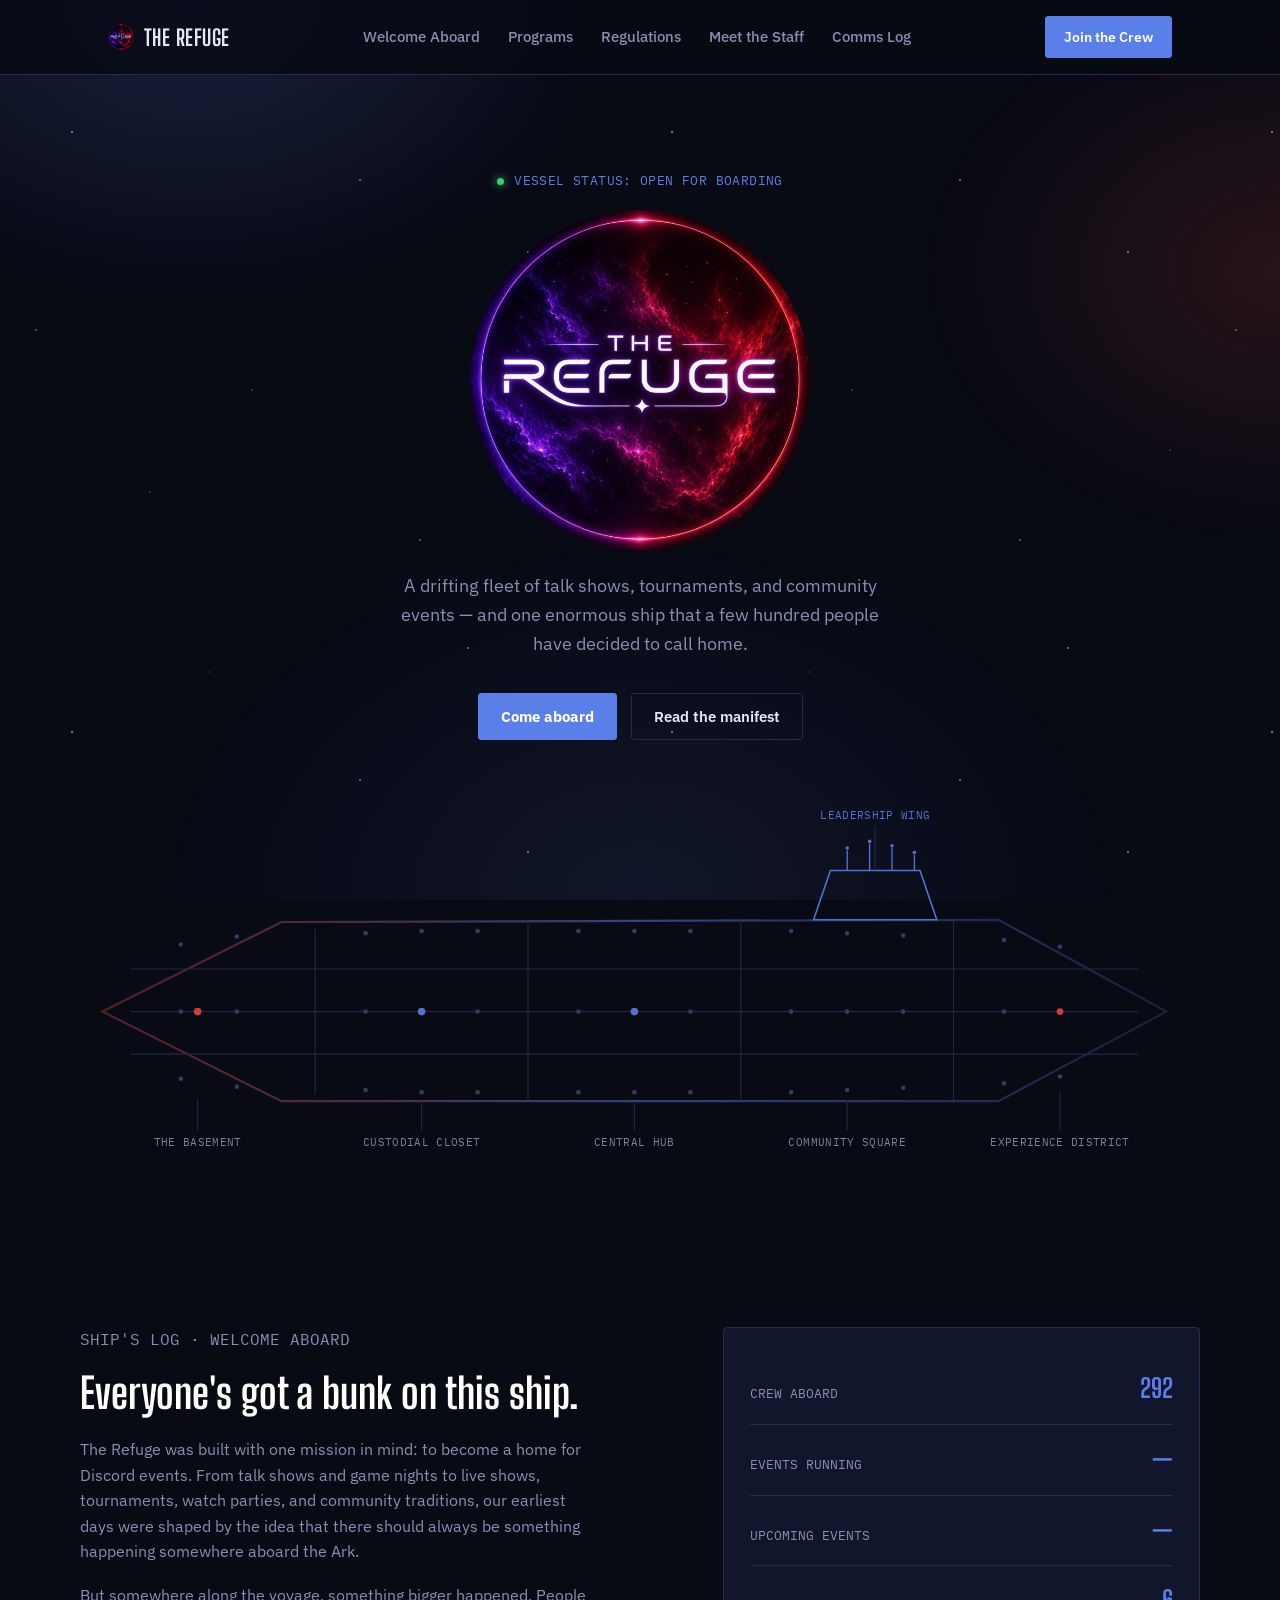
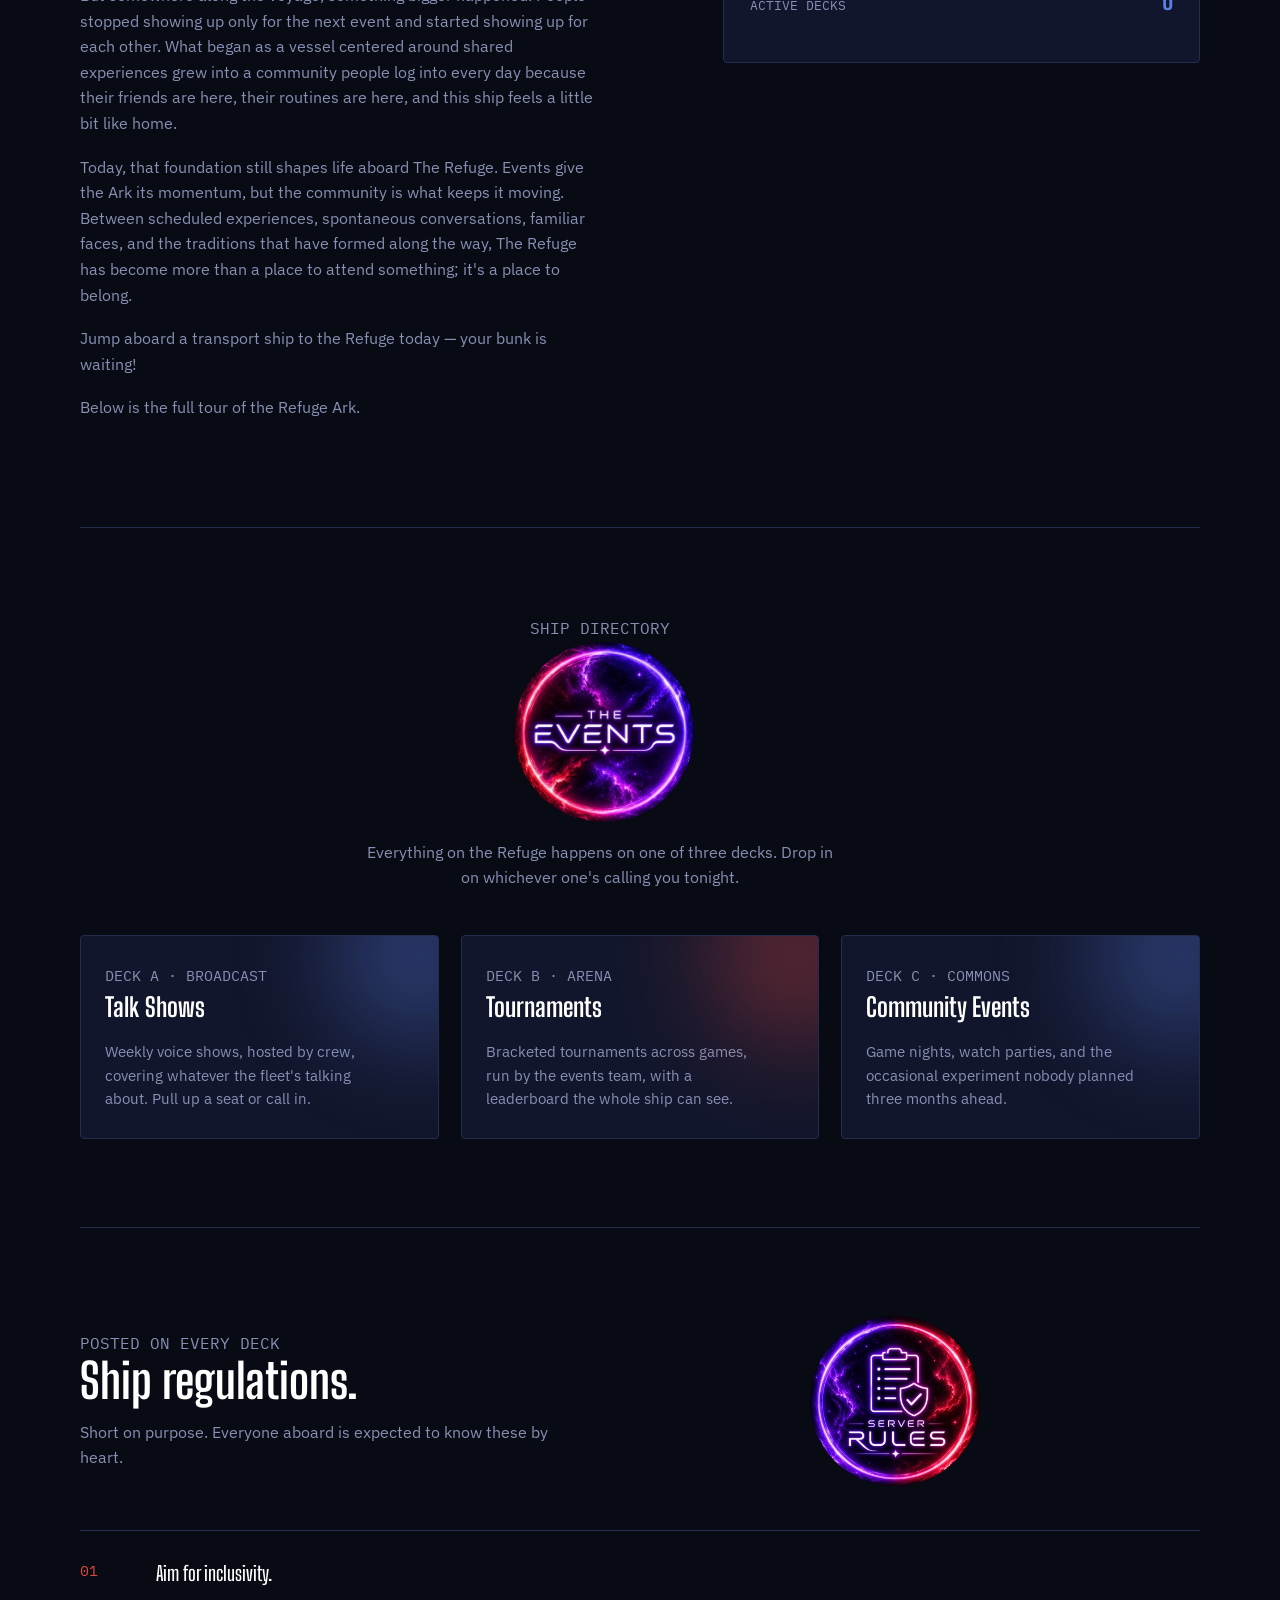
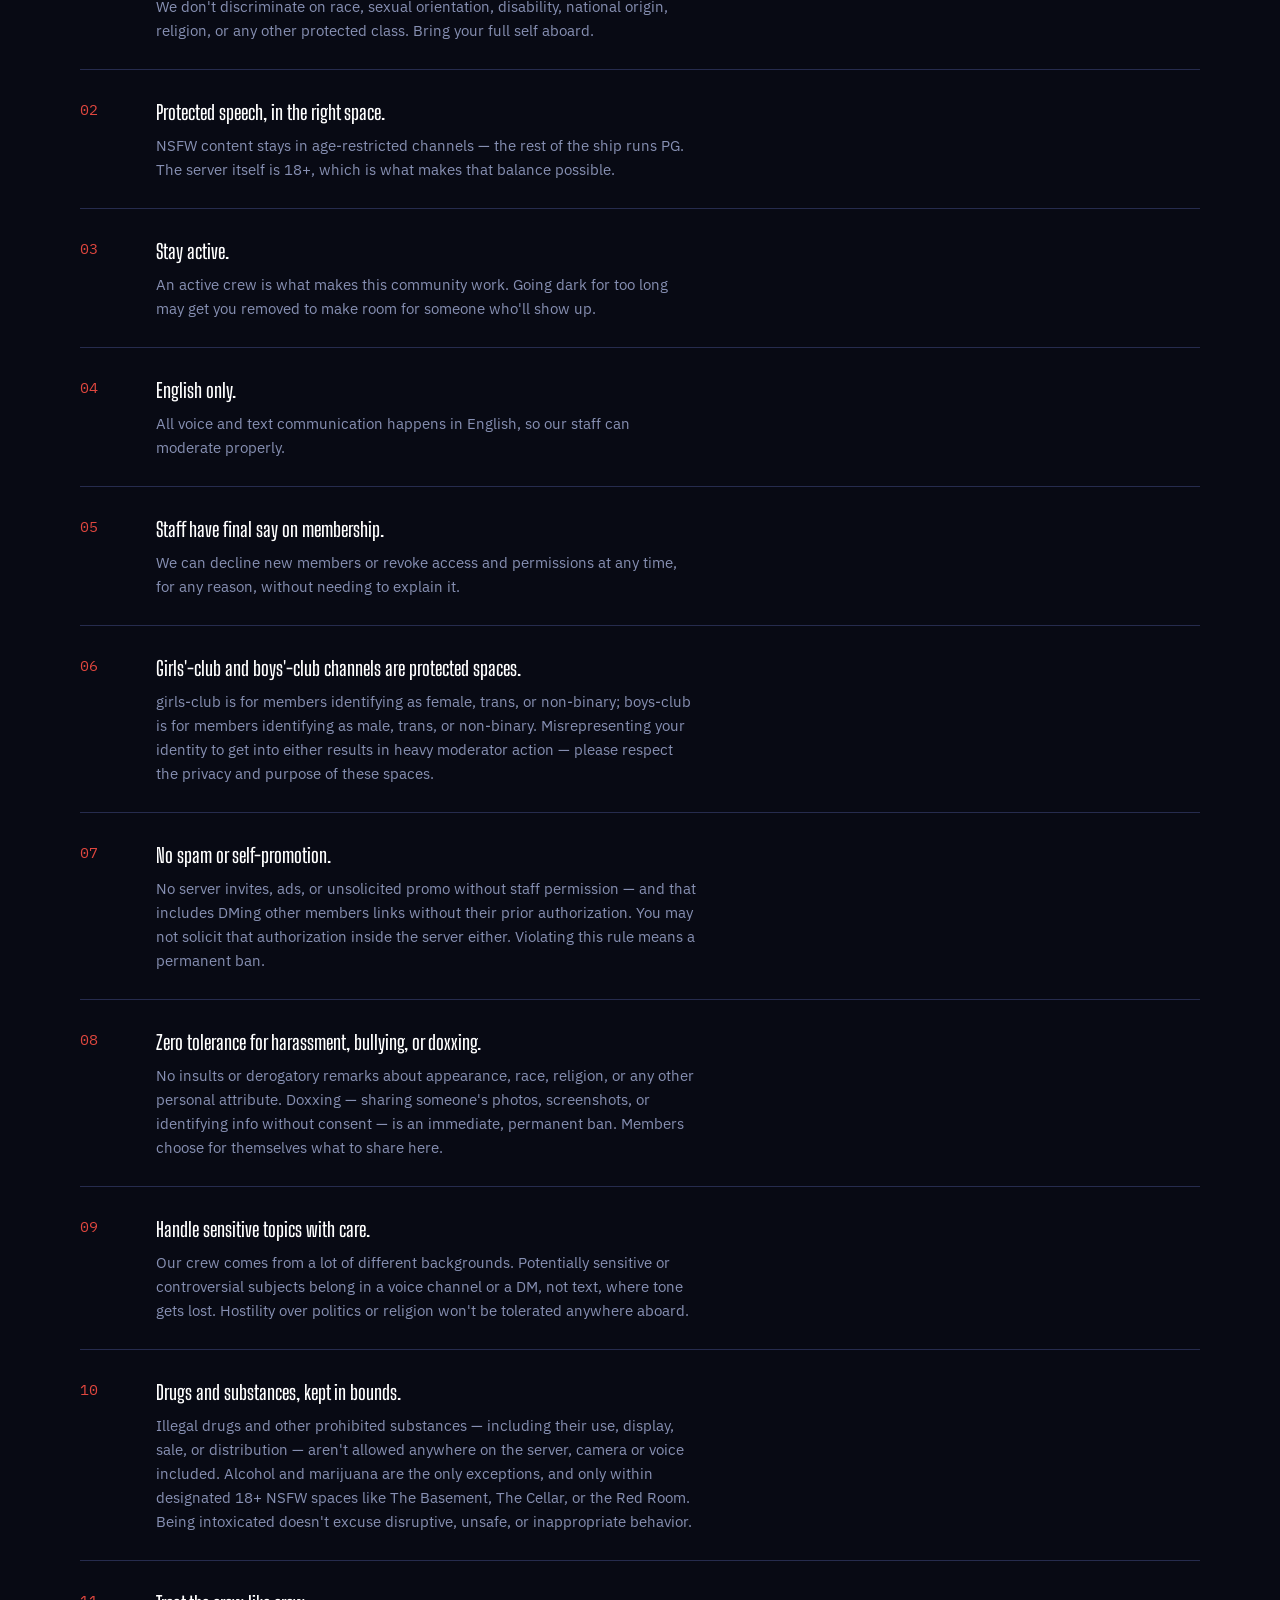
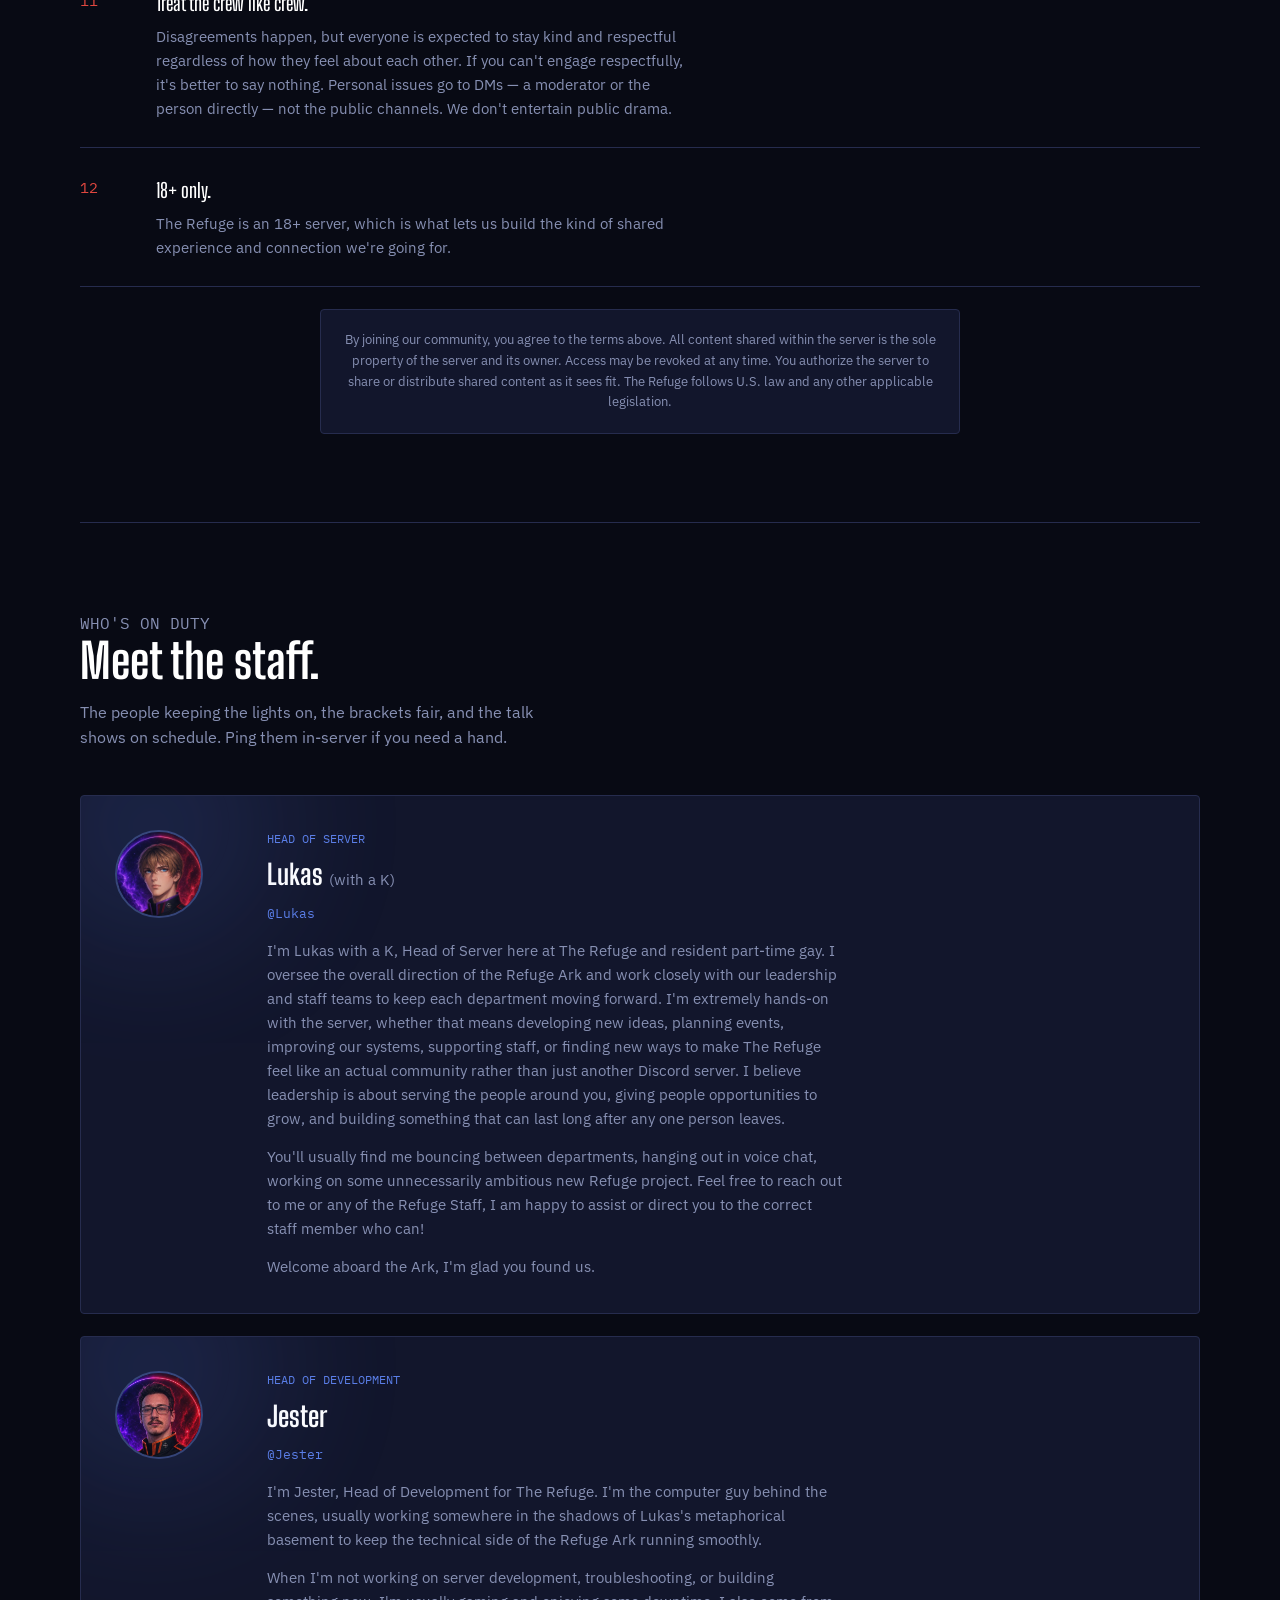
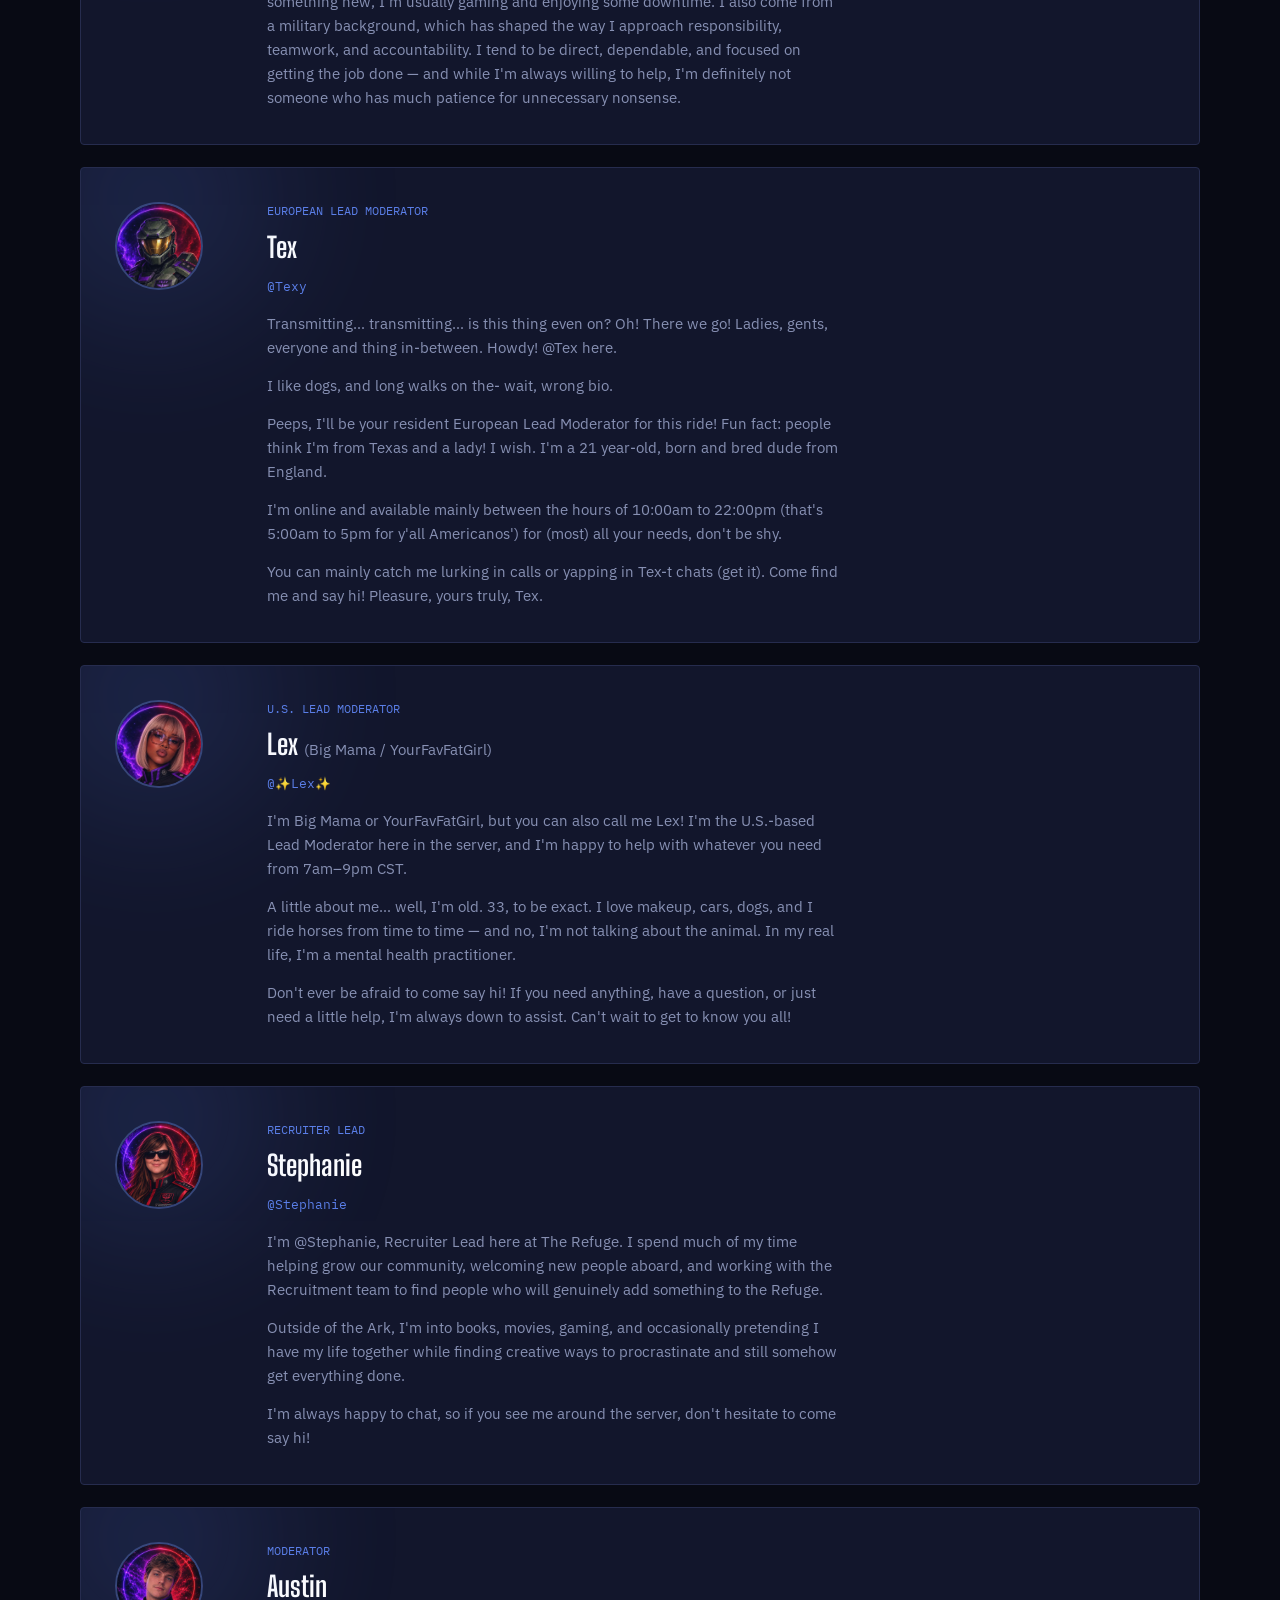
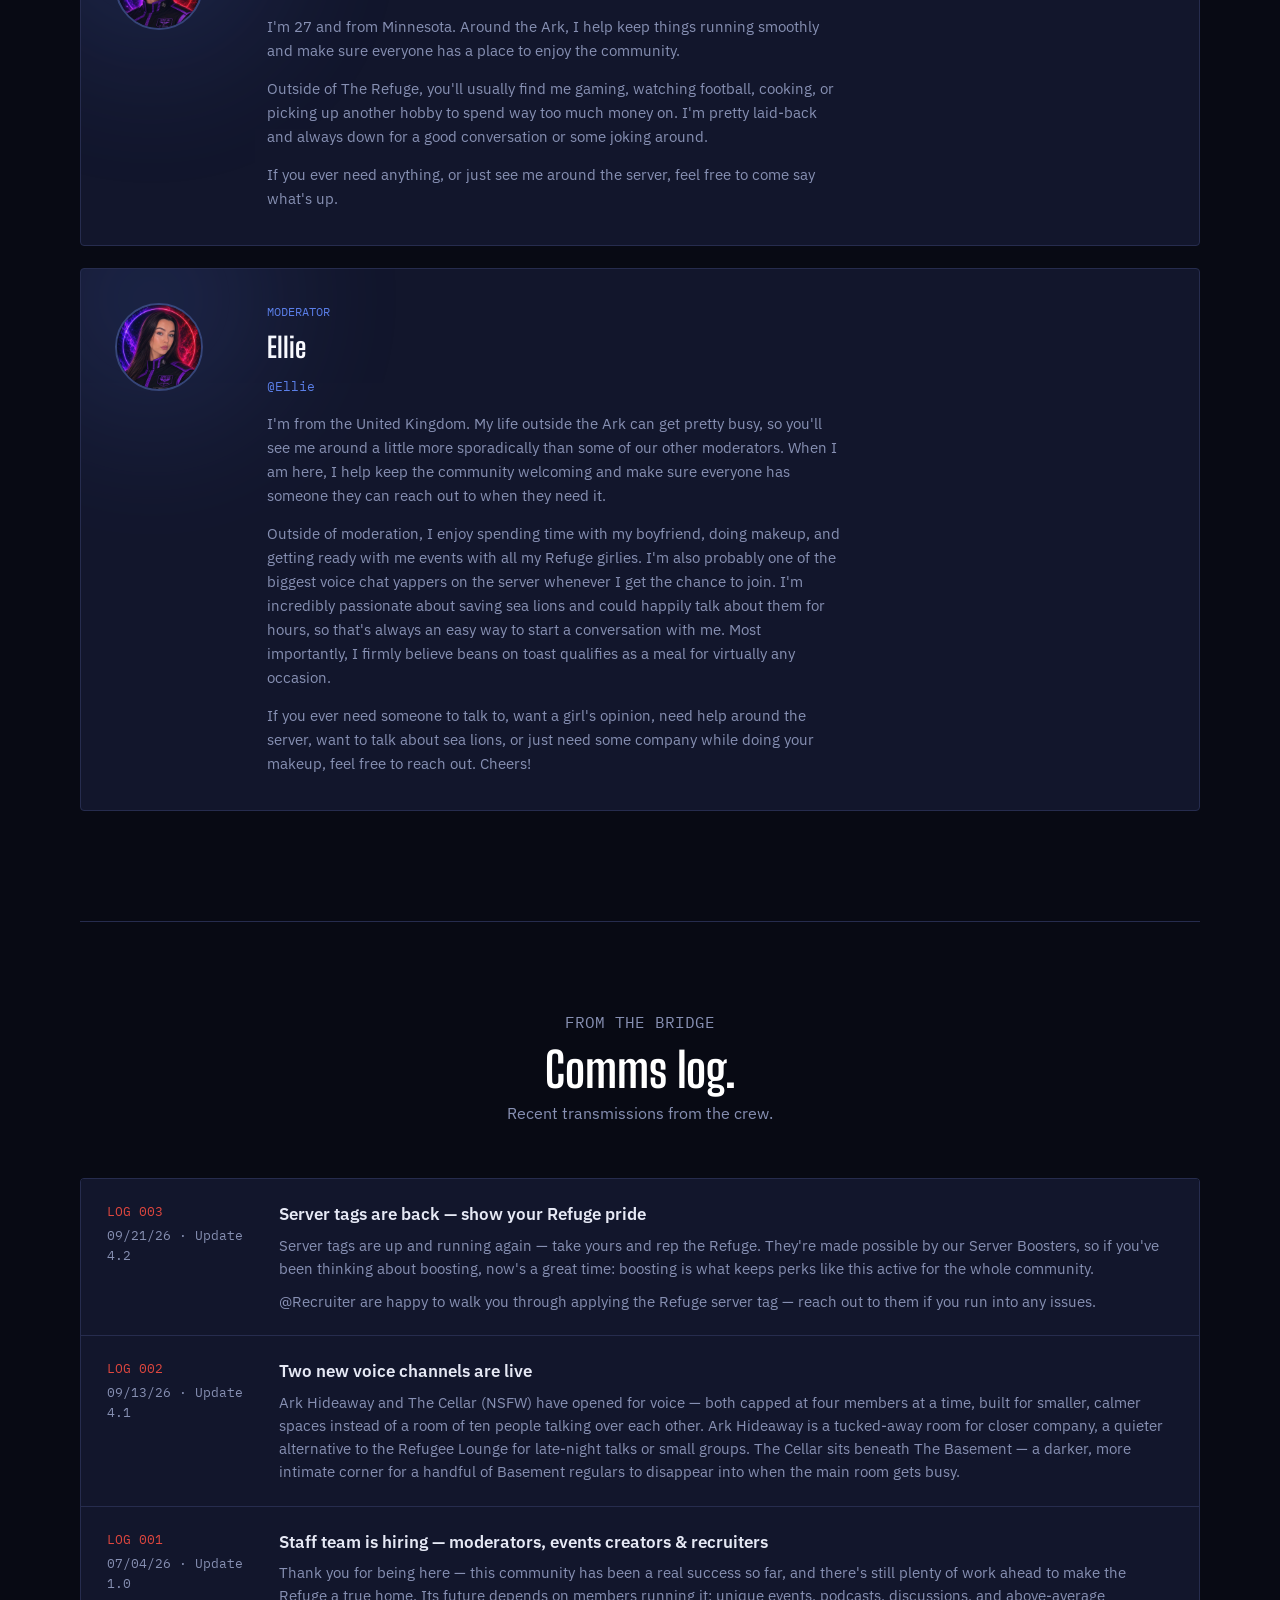
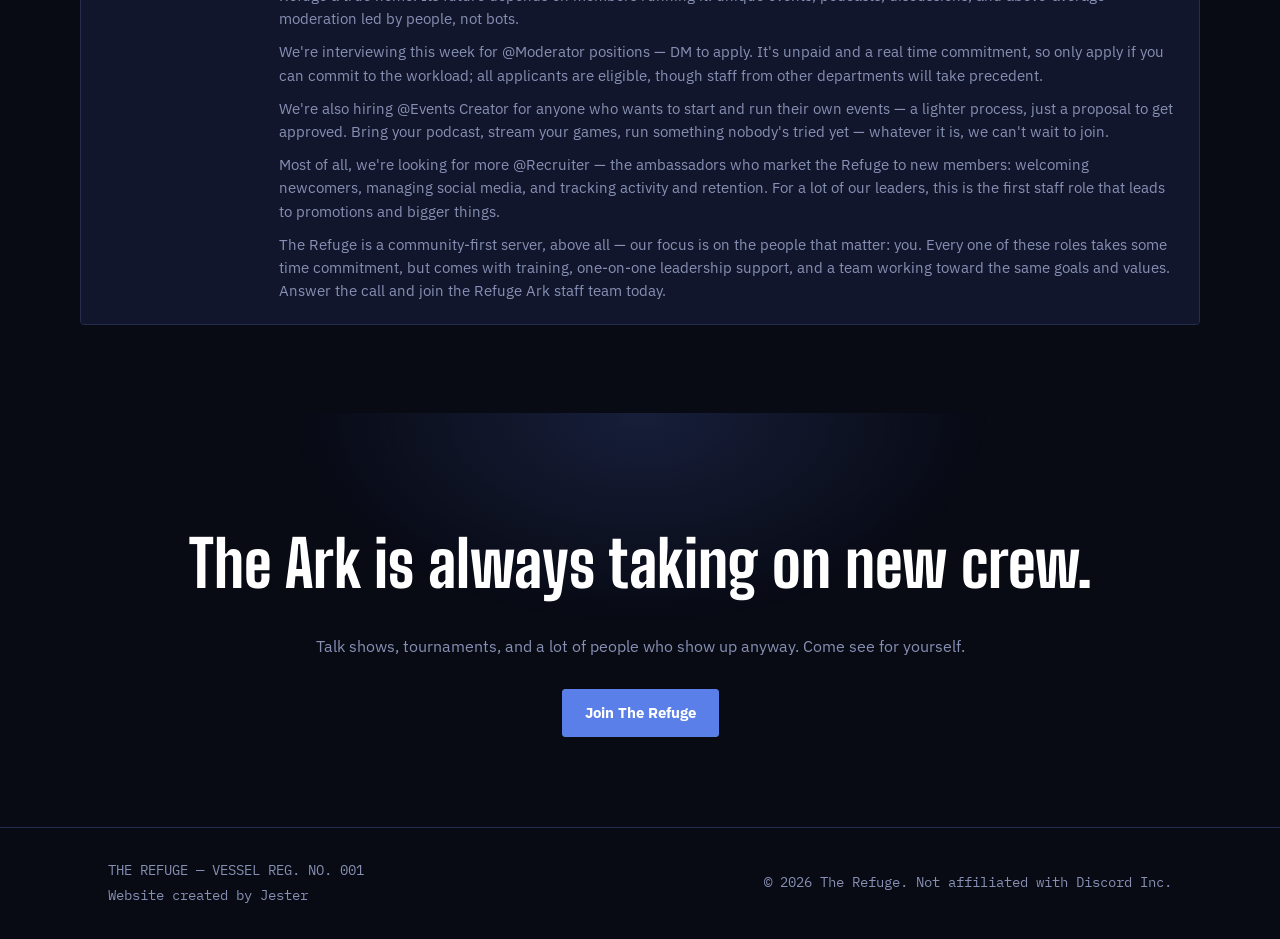
==== index.html @ d9b6b187 "Show Events Running and Upcoming Events stats Co-Authored-By: Claude Opus 5.5 <noreply@anthropic.com" ====
<!DOCTYPE html>
<html lang="en">
<head>
<meta charset="UTF-8">
<meta name="viewport" content="width=device-width, initial-scale=1, viewport-fit=cover">
<title>The Refuge</title>
<link rel="preconnect" href="https://fonts.googleapis.com">
<link rel="preconnect" href="https://fonts.gstatic.com" crossorigin>
<link href="https://fonts.googleapis.com/css2?family=Big+Shoulders+Display:wght@500;600;700;800&family=IBM+Plex+Sans:wght@400;500;600&family=IBM+Plex+Mono:wght@400;500&family=Orbitron:wght@600;700;800;900&display=swap" rel="stylesheet">
<style>
  :root{
    --void:#080a14;
    --void-2:#10142a;
    --panel:#12162c;
    --panel-border:#262c4e;
    --blue:#5b7fe8;
    --blue-soft:#33406e;
    --blue-dim:#1c223f;
    --red:#e0473f;
    --red-soft:#5c2a26;
    --text:#e6e9f5;
    --muted:#8790b3;
    --white:#ffffff;
    --font-display:'Big Shoulders Display', sans-serif;
    --font-body:'IBM Plex Sans', sans-serif;
    --font-mono:'IBM Plex Mono', monospace;
    box-sizing:border-box;
    padding-top:env(safe-area-inset-top,0px);
    padding-bottom:env(safe-area-inset-bottom,0px);
  }
  *{box-sizing:border-box;}
  html{scroll-behavior:smooth; scroll-padding-top:calc(72px + env(safe-area-inset-top,0px)); height:100%;}
  body{
    margin:0;
    background:var(--void);
    color:var(--text);
    font-family:var(--font-body);
    line-height:1.6;
    -webkit-font-smoothing:antialiased;
    overflow-x:hidden;
    min-height:100%;
  }
  @media (prefers-reduced-motion: reduce){
    *{animation-duration:0.01ms !important; animation-iteration-count:1 !important; transition-duration:0.01ms !important; scroll-behavior:auto !important;}
  }

  a{color:inherit;}
  img,svg{max-width:100%;display:block;}
  .wrap{max-width:1120px; margin:0 auto; padding:0 28px;}
  section{position:relative;}

  /* ---------- Starfield backdrop ---------- */
  .stars{
    position:fixed; inset:0; z-index:-2; pointer-events:none;
    background-color:var(--void);
    background-image:
      radial-gradient(1.5px 1.5px at 12% 22%, rgba(230,233,245,0.9), transparent),
      radial-gradient(1.5px 1.5px at 78% 8%, rgba(230,233,245,0.7), transparent),
      radial-gradient(1px 1px at 42% 65%, rgba(230,233,245,0.6), transparent),
      radial-gradient(1.5px 1.5px at 88% 42%, rgba(230,233,245,0.8), transparent),
      radial-gradient(1px 1px at 25% 82%, rgba(230,233,245,0.5), transparent),
      radial-gradient(1.5px 1.5px at 60% 30%, rgba(230,233,245,0.7), transparent),
      radial-gradient(1px 1px at 95% 75%, rgba(230,233,245,0.5), transparent),
      radial-gradient(1.5px 1.5px at 6% 55%, rgba(230,233,245,0.6), transparent),
      radial-gradient(1px 1px at 35% 12%, rgba(230,233,245,0.4), transparent),
      radial-gradient(1.5px 1.5px at 70% 90%, rgba(230,233,245,0.6), transparent);
    background-repeat:repeat;
    background-size:600px 600px;
  }
  .nebula{
    position:fixed; inset:0; z-index:-1; pointer-events:none;
    background:
      radial-gradient(700px 500px at 15% 0%, rgba(91,127,232,0.20), transparent 60%),
      radial-gradient(600px 460px at 100% 30%, rgba(224,71,63,0.14), transparent 60%),
      radial-gradient(800px 600px at 50% 100%, rgba(91,127,232,0.10), transparent 60%);
  }

  /* ---------- Nav ---------- */
  header{
    position:sticky; top:0; z-index:50;
    padding-top:env(safe-area-inset-top,0px);
    background:rgba(8,10,20,0.82);
    backdrop-filter:blur(10px);
    border-bottom:1px solid var(--panel-border);
  }
  nav{
    display:flex; align-items:center; justify-content:space-between;
    max-width:1120px; margin:0 auto; padding:16px 28px;
  }
  .brand{display:flex; align-items:center; gap:10px; font-family:var(--font-display); font-weight:700; font-size:22px; letter-spacing:0.02em; text-decoration:none;}
  .brand-mark{width:26px; height:26px; flex-shrink:0; border-radius:50%; object-fit:cover;}
  .navlinks{display:flex; align-items:center; gap:28px; list-style:none; margin:0; padding:0;}
  .navlinks a{
    text-decoration:none; color:var(--muted); font-size:14.5px; font-weight:500;
    transition:color .15s ease;
  }
  .navlinks a:hover, .navlinks a:focus-visible{color:var(--text);}
  .join-btn{
    display:inline-flex; align-items:center; gap:8px;
    background:var(--blue); color:var(--white); text-decoration:none;
    padding:9px 18px; border-radius:3px; font-weight:600; font-size:14px;
    border:1px solid var(--blue);
    transition:background .15s ease, transform .15s ease;
    white-space:nowrap;
  }
  .join-btn:hover{background:#4a6bd1;}
  .join-btn:focus-visible, a:focus-visible, button:focus-visible{outline:2px solid var(--blue); outline-offset:2px;}
  .menu-toggle{display:none;}

  /* ---------- Hero ---------- */
  .hero{
    padding:96px 0 60px;
    position:relative;
  }
  .hero-inner{
    max-width:760px;
  }
  .eyebrow{
    font-family:var(--font-mono); font-size:13px; color:var(--blue);
    letter-spacing:0.03em; margin:0 0 18px; display:flex; align-items:center; gap:10px;
  }
  .eyebrow .dot{width:7px; height:7px; border-radius:50%; background:#3ecf6b; box-shadow:0 0 8px #3ecf6b; flex-shrink:0;}
  h1.title{
    font-family:'Orbitron', var(--font-display), sans-serif; font-weight:800;
    font-size:clamp(48px, 9.5vw, 100px);
    line-height:1; margin:0 0 22px; letter-spacing:0.03em;
    color:var(--white);
  }
  h1.title span{color:var(--blue);}
  .hero p.lead{
    font-size:18px; color:var(--muted); max-width:520px; margin:0 0 34px;
  }
  .hero-ctas{display:flex; gap:14px; flex-wrap:wrap;}
  .btn-ghost{
    display:inline-flex; align-items:center; gap:8px;
    padding:11px 22px; border-radius:3px; text-decoration:none;
    border:1px solid var(--panel-border); color:var(--text); font-weight:600; font-size:14.5px;
    transition:border-color .15s ease, background .15s ease;
  }
  .btn-ghost:hover{border-color:var(--blue); background:var(--blue-dim);}
  .btn-primary{
    display:inline-flex; align-items:center; gap:8px;
    padding:11px 22px; border-radius:3px; text-decoration:none;
    background:var(--blue); color:var(--white); font-weight:700; font-size:14.5px;
    border:1px solid var(--blue);
    transition:background .15s ease;
  }
  .btn-primary:hover{background:#4a6bd1;}

  .hull-diagram{
    margin-top:64px; opacity:0.9;
  }

  /* ---------- Section headers ---------- */
  .section-head{max-width:560px; margin:0 0 44px;}
  .section-tag{font-family:var(--font-mono); font-size:12.5px; color:var(--red); margin:0 0 10px;}
  .section-head h2{
    font-family:var(--font-display); font-weight:700; font-size:clamp(34px,4.5vw,48px);
    margin:0 0 14px; color:var(--white); line-height:1.02;
  }
  .section-head p{color:var(--muted); font-size:16px; margin:0; max-width:480px;}

  section.band{padding:88px 0;}
  section.band + section.band{border-top:1px solid var(--panel-border);}

  /* ---------- About ---------- */
  .about-grid{display:grid; grid-template-columns:1.1fr 0.9fr; gap:60px; align-items:start;}
  .about-grid p{color:var(--muted); font-size:16px; margin:0 0 18px; max-width:52ch;}
  .about-grid p strong{color:var(--muted); font-weight:400;}
  .stat-panel{
    background:var(--panel); border:1px solid var(--panel-border); border-radius:4px; padding:26px;
  }
  .stat-row{display:flex; justify-content:space-between; align-items:baseline; padding:14px 0; border-bottom:1px solid var(--panel-border);}
  .stat-row:last-child{border-bottom:none;}
  .stat-label{font-family:var(--font-mono); font-size:12.5px; color:var(--muted);}
  .stat-value{font-family:var(--font-display); font-weight:700; font-size:26px; color:var(--blue);}

  /* ---------- Programs / decks ---------- */
  .deck-grid{display:grid; grid-template-columns:repeat(3,1fr); gap:22px;}
  .deck-card{
    background:var(--panel); border:1px solid var(--panel-border); border-radius:4px;
    padding:28px 24px; position:relative; overflow:hidden;
  }
  .deck-id{font-family:var(--font-mono); font-size:12.5px; color:var(--red); margin:0 0 20px;}
  .deck-card h3{font-family:var(--font-display); font-weight:700; font-size:26px; margin:0 0 12px; color:var(--white);}
  .deck-card p{color:var(--muted); font-size:14.5px; margin:0; max-width:32ch;}
  .deck-card .glow{
    position:absolute; width:180px; height:180px; border-radius:50%; filter:blur(50px);
    top:-70px; right:-70px; opacity:0.35; pointer-events:none;
  }
  .deck-card:nth-child(1) .glow{background:var(--blue);}
  .deck-card:nth-child(2) .glow{background:var(--red);}
  .deck-card:nth-child(3) .glow{background:var(--blue);}

  /* ---------- Regulations ---------- */
  .reg-list{list-style:none; margin:0; padding:0; counter-reset:reg;}
  .reg-item{
    counter-increment:reg;
    display:grid; grid-template-columns:56px 1fr; gap:20px;
    padding:26px 0; border-top:1px solid var(--panel-border);
  }
  .reg-item:last-child{border-bottom:1px solid var(--panel-border);}
  .reg-item::before{
    content:counter(reg, decimal-leading-zero);
    font-family:var(--font-mono); font-size:15px; color:var(--red); padding-top:2px;
  }
  .reg-item h4{margin:0 0 6px; font-family:var(--font-display); font-weight:600; font-size:20px; color:var(--white);}
  .reg-item p{margin:0; color:var(--muted); font-size:15px; max-width:60ch;}
  .reg-terms{margin:22px auto 0; padding:20px 22px; background:var(--panel); border:1px solid var(--panel-border); border-radius:4px; color:var(--muted); font-size:13px; line-height:1.6; max-width:80ch; text-align:center;}

  /* ---------- Crew ---------- */
  .crew-grid{display:grid; grid-template-columns:repeat(3,1fr); gap:20px;}
  .crew-card{
    background:var(--panel); border:1px solid var(--panel-border); border-radius:4px; padding:22px;
    display:flex; gap:16px; align-items:center;
  }
  .crew-avatar{
    width:52px; height:52px; border-radius:50%; flex-shrink:0;
    display:flex; align-items:center; justify-content:center;
    font-family:var(--font-display); font-weight:700; font-size:18px; color:var(--white);
    background:linear-gradient(135deg, var(--blue), var(--red));
  }
  .crew-role{font-family:var(--font-mono); font-size:11.5px; color:var(--blue); margin:0 0 4px;}
  .crew-name{margin:0; font-weight:600; font-size:15.5px; color:var(--text);}

  .staff-grid{display:grid; grid-template-columns:repeat(3,1fr); gap:20px;}
  .staff-card{
    background:var(--panel); border:1px solid var(--panel-border); border-radius:4px; padding:24px;
  }
  .staff-card .crew-avatar{margin-bottom:14px;}
  .staff-card .crew-role{margin:0 0 4px;}
  .staff-card .crew-name{margin:0 0 10px;}
  .staff-bio{margin:0 0 12px; color:var(--muted); font-size:14px; max-width:34ch;}
  .staff-handle{margin:0; font-family:var(--font-mono); font-size:12.5px; color:var(--blue);}

  .staff-featured{
    display:grid; grid-template-columns:120px 1fr; gap:32px;
    background:var(--panel); border:1px solid var(--panel-border); border-radius:4px;
    padding:34px; margin-bottom:22px; position:relative; overflow:hidden;
  }
  .staff-featured::before{
    content:''; position:absolute; width:260px; height:260px; border-radius:50%;
    background:var(--blue); opacity:0.14; filter:blur(70px); top:-100px; left:-60px; pointer-events:none;
  }
  .featured-avatar{width:88px; height:88px; font-size:30px;}
  .featured-avatar-img{
    width:88px; height:88px; border-radius:50%; object-fit:cover; object-position:top center;
    border:2px solid var(--blue-soft); flex-shrink:0;
  }
  .featured-name{font-family:var(--font-display); font-weight:700; font-size:28px; margin:0 0 6px !important; color:var(--white);}
  .featured-sub{font-family:var(--font-body); font-weight:400; font-size:15px; color:var(--muted);}
  .featured-body .staff-handle{margin-bottom:16px;}
  .featured-bio{margin:0 0 14px; color:var(--muted); font-size:15px; max-width:64ch; position:relative;}
  .featured-bio:last-child{margin-bottom:0;}

  /* ---------- Comms log ---------- */
  .log-list{display:flex; flex-direction:column; gap:1px; background:var(--panel-border); border:1px solid var(--panel-border); border-radius:4px; overflow:hidden;}
  .log-entry{background:var(--panel); padding:22px 26px; display:grid; grid-template-columns:150px 1fr; gap:22px;}
  .log-meta{font-family:var(--font-mono); font-size:12.5px; color:var(--muted);}
  .log-meta .log-tag{color:var(--red); display:block; margin-bottom:4px;}
  .log-entry h4{margin:0 0 6px; font-size:16.5px; font-weight:600; color:var(--text);}
  .log-entry p{margin:0; color:var(--muted); font-size:14.5px;}
  .log-entry p + p{margin-top:10px;}
  .log-entry ul{margin:8px 0 0; padding-left:18px; color:var(--muted); font-size:14.5px;}
  .log-entry ul li{margin-bottom:4px;}
  .log-entry ul li:last-child{margin-bottom:0;}

  /* ---------- Footer / final CTA ---------- */
  .final-cta{
    padding:100px 0 90px; text-align:center;
    background:
      radial-gradient(500px 300px at 50% 0%, rgba(91,127,232,0.18), transparent 70%);
  }
  .final-cta h2{
    font-family:var(--font-display); font-weight:800; font-size:clamp(36px,6vw,64px);
    margin:0 0 18px; color:var(--white);
  }
  .final-cta p{color:var(--muted); font-size:16px; margin:0 0 30px;}
  footer{border-top:1px solid var(--panel-border); padding:32px 0; padding-bottom:calc(32px + env(safe-area-inset-bottom,0px));}
  .footer-row{display:flex; justify-content:space-between; align-items:center; flex-wrap:wrap; gap:12px;}
  .footer-row p{margin:0; color:var(--muted); font-size:13.5px; font-family:var(--font-mono);}

  /* ---------- Responsive ---------- */
  @media (max-width:860px){
    .navlinks{display:none;}
    .about-grid{grid-template-columns:1fr; gap:36px;}
    .deck-grid{grid-template-columns:1fr;}
    .crew-grid{grid-template-columns:1fr 1fr;}
    .staff-grid{grid-template-columns:1fr 1fr;}
    .log-entry{grid-template-columns:1fr; gap:6px;}
    #programs img[alt="The Events"]{transform:none !important;}
    .reg-head{flex-direction:column; align-items:flex-start !important; text-align:left;}
    .reg-head img[alt="Server Rules"]{margin-top:18px;}
    .hull-diagram.wrap{overflow-x:auto; padding-bottom:8px;}
    .hull-diagram svg{min-width:640px;}
  }
  @media (max-width:520px){
    .crew-grid{grid-template-columns:1fr;}
    .staff-grid{grid-template-columns:1fr;}
    .hero{padding:64px 0 44px;}
    section.band{padding:64px 0;}
    .reg-item{grid-template-columns:36px 1fr;}
    #log .section-tag,
    #log .section-head p{transform:none !important;}
  }

  @media (max-width:600px){
    .staff-featured{grid-template-columns:1fr; text-align:left;}
    .featured-avatar{margin-bottom:6px;}
  }
  ::selection{background:var(--blue); color:var(--white);}

  /* wide content safety */
  .scroll-x{overflow-x:auto;}
</style>
</head>
<body>

<div class="stars" aria-hidden="true"></div>
<div class="nebula" aria-hidden="true"></div>

<header>
  <nav>
    <a class="brand" href="#top">
<img class="brand-mark" src="[data-uri]" alt="The Refuge server icon">
      THE REFUGE
    </a>
    <ul class="navlinks">
      <li><a href="#about">Welcome Aboard</a></li>
      <li><a href="#programs">Programs</a></li>
      <li><a href="#regulations">Regulations</a></li>
      <li><a href="#staff">Meet the Staff</a></li>
      <li><a href="#log">Comms Log</a></li>
    </ul>
    <a class="join-btn" href="https://discord.gg/RWwkpZxaM5" target="_blank" rel="noopener">Join the Crew</a>
  </nav>
</header>

<main id="top">

  <section class="hero wrap">
    <div class="hero-inner" style="margin-left:auto; margin-right:auto; text-align:center;">
      <p class="eyebrow" style="justify-content:center;"><span class="dot"></span>VESSEL STATUS: OPEN FOR BOARDING</p>
      <img src="[data-uri]" alt="The Refuge" style="display:block; margin:0 auto 22px; width:min(340px, 70vw); height:auto; border-radius:50%;">
      <p class="lead" style="margin-left:auto; margin-right:auto;">A drifting fleet of talk shows, tournaments, and community events — and one enormous ship that a few hundred people have decided to call home.</p>
      <div class="hero-ctas" style="justify-content:center;">
        <a class="btn-primary" href="https://discord.gg/RWwkpZxaM5" target="_blank" rel="noopener">Come aboard</a>
        <a class="btn-ghost" href="#regulations">Read the manifest</a>
      </div>
    </div>

    <div class="hull-diagram wrap" style="padding:0; max-width:1120px; margin-top:70px;">
      <svg viewBox="0 -30 1000 330" xmlns="http://www.w3.org/2000/svg" role="img" aria-label="Detailed deck-layout diagram of the Refuge Ark, a broad three-story vessel. From stern to bow: the Basement, the Custodial Closet, the Central Hub, Community Square, and the Experience District, with the Leadership Wing on the tower above deck">
        <defs>
          <linearGradient id="hullFade" x1="0" y1="0" x2="1" y2="0">
            <stop offset="0%" stop-color="#e0473f" stop-opacity="0.4"/>
            <stop offset="50%" stop-color="#5b7fe8" stop-opacity="0.55"/>
            <stop offset="100%" stop-color="#5b7fe8" stop-opacity="0.22"/>
          </linearGradient>
        </defs>

        <!-- outer hull, angular wedge, broad three-deck body -->
        <path d="M20 150 L 180 70 L 820 68 L 970 150 L 820 230 L 180 230 Z"
          fill="none" stroke="url(#hullFade)" stroke-width="2"/>

        <!-- bridge tower, raised center-front: the Leadership Wing -->
        <path d="M655 68 L 670 24 L 750 24 L 765 68 Z" fill="none" stroke="#5b7fe8" stroke-width="1.4"/>
        <line x1="685" y1="24" x2="685" y2="6" stroke="#5b7fe8" stroke-width="1.2"/>
        <line x1="705" y1="24" x2="705" y2="0" stroke="#5b7fe8" stroke-width="1.2"/>
        <line x1="725" y1="24" x2="725" y2="4" stroke="#5b7fe8" stroke-width="1.2"/>
        <line x1="745" y1="24" x2="745" y2="10" stroke="#5b7fe8" stroke-width="1.2"/>
        <circle cx="685" cy="4" r="1.6" fill="#5b7fe8"/>
        <circle cx="705" cy="-2" r="1.6" fill="#5b7fe8"/>
        <circle cx="725" cy="2" r="1.6" fill="#5b7fe8"/>
        <circle cx="745" cy="8" r="1.6" fill="#5b7fe8"/>
        <line x1="710" y1="24" x2="710" y2="-16" stroke="#262c4e" stroke-width="1"/>
        <text x="710" y="-22" text-anchor="middle" font-family="'IBM Plex Mono', monospace" font-size="10" letter-spacing="0.3" fill="#5b7fe8">LEADERSHIP WING</text>

        <!-- three deck lines, stacked -->
        <line x1="45" y1="112" x2="945" y2="112" stroke="#262c4e" stroke-width="1"/>
        <line x1="45" y1="150" x2="945" y2="150" stroke="#262c4e" stroke-width="1"/>
        <line x1="45" y1="188" x2="945" y2="188" stroke="#262c4e" stroke-width="1"/>

        <!-- bulkheads separating five sections, stern (left) to bow (right) -->
        <line x1="210" y1="76" x2="210" y2="224" stroke="#262c4e" stroke-width="1"/>
        <line x1="400" y1="69" x2="400" y2="229" stroke="#262c4e" stroke-width="1"/>
        <line x1="590" y1="68" x2="590" y2="230" stroke="#262c4e" stroke-width="1"/>
        <line x1="780" y1="69" x2="780" y2="229" stroke="#262c4e" stroke-width="1"/>

        <!-- portholes, three decks tall -->
        <g fill="#3a4270">
          <circle cx="90" cy="90" r="2"/><circle cx="140" cy="83" r="2"/>
          <circle cx="255" cy="80" r="2"/><circle cx="305" cy="78" r="2"/><circle cx="355" cy="78" r="2"/>
          <circle cx="445" cy="78" r="2"/><circle cx="495" cy="78" r="2"/><circle cx="545" cy="78" r="2"/>
          <circle cx="635" cy="78" r="2"/><circle cx="685" cy="80" r="2"/><circle cx="735" cy="82" r="2"/>
          <circle cx="825" cy="86" r="2"/><circle cx="875" cy="92" r="2"/>

          <circle cx="90" cy="150" r="2"/><circle cx="140" cy="150" r="2"/>
          <circle cx="255" cy="150" r="2"/><circle cx="305" cy="150" r="2"/><circle cx="355" cy="150" r="2"/>
          <circle cx="445" cy="150" r="2"/><circle cx="495" cy="150" r="2"/><circle cx="545" cy="150" r="2"/>
          <circle cx="635" cy="150" r="2"/><circle cx="685" cy="150" r="2"/><circle cx="735" cy="150" r="2"/>
          <circle cx="825" cy="150" r="2"/><circle cx="875" cy="150" r="2"/>

          <circle cx="90" cy="210" r="2"/><circle cx="140" cy="217" r="2"/>
          <circle cx="255" cy="220" r="2"/><circle cx="305" cy="222" r="2"/><circle cx="355" cy="222" r="2"/>
          <circle cx="445" cy="222" r="2"/><circle cx="495" cy="222" r="2"/><circle cx="545" cy="222" r="2"/>
          <circle cx="635" cy="222" r="2"/><circle cx="685" cy="220" r="2"/><circle cx="735" cy="218" r="2"/>
          <circle cx="825" cy="214" r="2"/><circle cx="875" cy="208" r="2"/>
        </g>

        <!-- status lights -->
        <circle cx="105" cy="150" r="3.4" fill="#e0473f"/>
        <circle cx="305" cy="150" r="3.4" fill="#5b7fe8"/>
        <circle cx="495" cy="150" r="3.4" fill="#5b7fe8"/>
        <circle cx="875" cy="150" r="3" fill="#e0473f"/>

        <!-- leader lines -->
        <line x1="105" y1="228" x2="105" y2="256" stroke="#262c4e" stroke-width="1"/>
        <line x1="305" y1="230" x2="305" y2="256" stroke="#262c4e" stroke-width="1"/>
        <line x1="495" y1="230" x2="495" y2="256" stroke="#262c4e" stroke-width="1"/>
        <line x1="685" y1="229" x2="685" y2="256" stroke="#262c4e" stroke-width="1"/>
        <line x1="875" y1="222" x2="875" y2="256" stroke="#262c4e" stroke-width="1"/>

        <!-- labels, stern to bow -->
        <g font-family="'IBM Plex Mono', monospace" font-size="10" letter-spacing="0.3" fill="#8790b3">
          <text x="105" y="270" text-anchor="middle">THE BASEMENT</text>
          <text x="305" y="270" text-anchor="middle">CUSTODIAL CLOSET</text>
          <text x="495" y="270" text-anchor="middle">CENTRAL HUB</text>
          <text x="685" y="270" text-anchor="middle">COMMUNITY SQUARE</text>
          <text x="875" y="270" text-anchor="middle">EXPERIENCE DISTRICT</text>
        </g>
      </svg>
    </div>
  </section>

  <section id="about" class="band wrap">
    <div class="about-grid">
      <div>
        <p class="section-tag">SHIP'S LOG · WELCOME ABOARD</p>
        <h2 style="font-family:var(--font-display); font-weight:700; font-size:clamp(30px,4vw,42px); color:var(--white); margin:0 0 22px; line-height:1.05;">Everyone's got a bunk on this ship.</h2>
        <p>The Refuge was built with one mission in mind: to become a home for Discord events. From talk shows and game nights to live shows, tournaments, watch parties, and community traditions, our earliest days were shaped by the idea that there should always be something happening somewhere aboard the Ark.</p>
        <p>But somewhere along the voyage, something bigger happened. People stopped showing up only for the next event and started showing up for each other. What began as a vessel centered around shared experiences grew into <strong>a community people log into every day because their friends are here, their routines are here, and this ship feels a little bit like home.</strong></p>
        <p>Today, that foundation still shapes life aboard The Refuge. Events give the Ark its momentum, but the community is what keeps it moving. Between scheduled experiences, spontaneous conversations, familiar faces, and the traditions that have formed along the way, The Refuge has become more than a place to attend something; it's a place to belong.</p>
        <p>Jump aboard a transport ship to the Refuge today — your bunk is waiting!</p>
        <p>Below is the full tour of the Refuge Ark.</p>
      </div>
      <div class="stat-panel">
        <div class="stat-row"><span class="stat-label">CREW ABOARD</span><span class="stat-value" id="crew-count">292</span></div>
        <div class="stat-row"><span class="stat-label">EVENTS RUNNING</span><span class="stat-value" id="events-count">—</span></div>
        <div class="stat-row"><span class="stat-label">UPCOMING EVENTS</span><span class="stat-value" id="upcoming-count">—</span></div>
        <div class="stat-row"><span class="stat-label">ACTIVE DECKS</span><span class="stat-value">6</span></div>
      </div>
    </div>
  </section>

  <section id="programs" class="band wrap">
    <div class="section-head" style="text-align:center; margin-left:auto; margin-right:auto;">
      <p class="section-tag">SHIP DIRECTORY</p>
      <img src="[data-uri]" alt="The Events" style="display:block; margin:0 auto 18px; width:180px; height:180px; border-radius:50%; transform:translateX(-36px);">
      <p style="text-align:center;">Everything on the Refuge happens on one of three decks. Drop in on whichever one's calling you tonight.</p>
    </div>
    <div class="deck-grid">
      <div class="deck-card">
        <div class="glow"></div>
        <p class="deck-id">DECK A · BROADCAST</p>
        <h3>Talk Shows</h3>
        <p>Weekly voice shows, hosted by crew, covering whatever the fleet's talking about. Pull up a seat or call in.</p>
      </div>
      <div class="deck-card">
        <div class="glow"></div>
        <p class="deck-id">DECK B · ARENA</p>
        <h3>Tournaments</h3>
        <p>Bracketed tournaments across games, run by the events team, with a leaderboard the whole ship can see.</p>
      </div>
      <div class="deck-card">
        <div class="glow"></div>
        <p class="deck-id">DECK C · COMMONS</p>
        <h3>Community Events</h3>
        <p>Game nights, watch parties, and the occasional experiment nobody planned three months ahead.</p>
      </div>
    </div>
  </section>

  <section id="regulations" class="band wrap">
    <div class="section-head reg-head" style="display:flex; align-items:center; justify-content:space-between; gap:32px; max-width:900px;">
      <div>
        <p class="section-tag">POSTED ON EVERY DECK</p>
        <h2>Ship regulations.</h2>
        <p>Short on purpose. Everyone aboard is expected to know these by heart.</p>
      </div>
      <img src="[data-uri]" alt="Server Rules" style="width:170px; height:170px; border-radius:50%; flex-shrink:0;">
    </div>
    <ul class="reg-list">
      <li class="reg-item">
        <div>
          <h4>Aim for inclusivity.</h4>
          <p>We don't discriminate on race, sexual orientation, disability, national origin, religion, or any other protected class. Bring your full self aboard.</p>
        </div>
      </li>
      <li class="reg-item">
        <div>
          <h4>Protected speech, in the right space.</h4>
          <p>NSFW content stays in age-restricted channels — the rest of the ship runs PG. The server itself is 18+, which is what makes that balance possible.</p>
        </div>
      </li>
      <li class="reg-item">
        <div>
          <h4>Stay active.</h4>
          <p>An active crew is what makes this community work. Going dark for too long may get you removed to make room for someone who'll show up.</p>
        </div>
      </li>
      <li class="reg-item">
        <div>
          <h4>English only.</h4>
          <p>All voice and text communication happens in English, so our staff can moderate properly.</p>
        </div>
      </li>
      <li class="reg-item">
        <div>
          <h4>Staff have final say on membership.</h4>
          <p>We can decline new members or revoke access and permissions at any time, for any reason, without needing to explain it.</p>
        </div>
      </li>
      <li class="reg-item">
        <div>
          <h4>Girls'-club and boys'-club channels are protected spaces.</h4>
          <p>girls-club is for members identifying as female, trans, or non-binary; boys-club is for members identifying as male, trans, or non-binary. Misrepresenting your identity to get into either results in heavy moderator action — please respect the privacy and purpose of these spaces.</p>
        </div>
      </li>
      <li class="reg-item">
        <div>
          <h4>No spam or self-promotion.</h4>
          <p>No server invites, ads, or unsolicited promo without staff permission — and that includes DMing other members links without their prior authorization. You may not solicit that authorization inside the server either. Violating this rule means a permanent ban.</p>
        </div>
      </li>
      <li class="reg-item">
        <div>
          <h4>Zero tolerance for harassment, bullying, or doxxing.</h4>
          <p>No insults or derogatory remarks about appearance, race, religion, or any other personal attribute. Doxxing — sharing someone's photos, screenshots, or identifying info without consent — is an immediate, permanent ban. Members choose for themselves what to share here.</p>
        </div>
      </li>
      <li class="reg-item">
        <div>
          <h4>Handle sensitive topics with care.</h4>
          <p>Our crew comes from a lot of different backgrounds. Potentially sensitive or controversial subjects belong in a voice channel or a DM, not text, where tone gets lost. Hostility over politics or religion won't be tolerated anywhere aboard.</p>
        </div>
      </li>
      <li class="reg-item">
        <div>
          <h4>Drugs and substances, kept in bounds.</h4>
          <p>Illegal drugs and other prohibited substances — including their use, display, sale, or distribution — aren't allowed anywhere on the server, camera or voice included. Alcohol and marijuana are the only exceptions, and only within designated 18+ NSFW spaces like The Basement, The Cellar, or the Red Room. Being intoxicated doesn't excuse disruptive, unsafe, or inappropriate behavior.</p>
        </div>
      </li>
      <li class="reg-item">
        <div>
          <h4>Treat the crew like crew.</h4>
          <p>Disagreements happen, but everyone is expected to stay kind and respectful regardless of how they feel about each other. If you can't engage respectfully, it's better to say nothing. Personal issues go to DMs — a moderator or the person directly — not the public channels. We don't entertain public drama.</p>
        </div>
      </li>
      <li class="reg-item">
        <div>
          <h4>18+ only.</h4>
          <p>The Refuge is an 18+ server, which is what lets us build the kind of shared experience and connection we're going for.</p>
        </div>
      </li>
    </ul>
    <p class="reg-terms">By joining our community, you agree to the terms above. All content shared within the server is the sole property of the server and its owner. Access may be revoked at any time. You authorize the server to share or distribute shared content as it sees fit. The Refuge follows U.S. law and any other applicable legislation.</p>
  </section>

  <section id="staff" class="band wrap">
    <div class="section-head">
      <p class="section-tag">WHO'S ON DUTY</p>
      <h2>Meet the staff.</h2>
      <p>The people keeping the lights on, the brackets fair, and the talk shows on schedule. Ping them in-server if you need a hand.</p>
    </div>
    <div class="staff-featured">
      <img class="featured-avatar-img" src="[data-uri]" alt="Portrait of Lukas">
      <div class="featured-body">
        <p class="crew-role">HEAD OF SERVER</p>
        <p class="crew-name featured-name">Lukas <span class="featured-sub">(with a K)</span></p>
        <p class="staff-handle">@Lukas</p>
        <p class="featured-bio">I'm Lukas with a K, Head of Server here at The Refuge and resident part-time gay. I oversee the overall direction of the Refuge Ark and work closely with our leadership and staff teams to keep each department moving forward. I'm extremely hands-on with the server, whether that means developing new ideas, planning events, improving our systems, supporting staff, or finding new ways to make The Refuge feel like an actual community rather than just another Discord server. I believe leadership is about serving the people around you, giving people opportunities to grow, and building something that can last long after any one person leaves.</p>
        <p class="featured-bio">You'll usually find me bouncing between departments, hanging out in voice chat, working on some unnecessarily ambitious new Refuge project. Feel free to reach out to me or any of the Refuge Staff, I am happy to assist or direct you to the correct staff member who can!</p>
        <p class="featured-bio">Welcome aboard the Ark, I'm glad you found us.</p>
      </div>
    </div>
    <div class="staff-featured">
      <img class="featured-avatar-img" src="[data-uri]" alt="Portrait of Jester">
      <div class="featured-body">
        <p class="crew-role">HEAD OF DEVELOPMENT</p>
        <p class="crew-name featured-name">Jester</p>
        <p class="staff-handle">@Jester</p>
        <p class="featured-bio">I'm Jester, Head of Development for The Refuge. I'm the computer guy behind the scenes, usually working somewhere in the shadows of Lukas's metaphorical basement to keep the technical side of the Refuge Ark running smoothly.</p>
        <p class="featured-bio">When I'm not working on server development, troubleshooting, or building something new, I'm usually gaming and enjoying some downtime. I also come from a military background, which has shaped the way I approach responsibility, teamwork, and accountability. I tend to be direct, dependable, and focused on getting the job done — and while I'm always willing to help, I'm definitely not someone who has much patience for unnecessary nonsense.</p>
      </div>
    </div>
    <div class="staff-featured">
      <img class="featured-avatar-img" src="[data-uri]" alt="Portrait of Texas">
      <div class="featured-body">
        <p class="crew-role">EUROPEAN LEAD MODERATOR</p>
        <p class="crew-name featured-name">Tex</p>
        <p class="staff-handle">@Texy</p>
        <p class="featured-bio">Transmitting… transmitting… is this thing even on? Oh! There we go! Ladies, gents, everyone and thing in-between. Howdy! @Tex here.</p>
        <p class="featured-bio">I like dogs, and long walks on the- wait, wrong bio.</p>
        <p class="featured-bio">Peeps, I'll be your resident European Lead Moderator for this ride! Fun fact: people think I'm from Texas and a lady! I wish. I'm a 21 year-old, born and bred dude from England.</p>
        <p class="featured-bio">I'm online and available mainly between the hours of 10:00am to 22:00pm (that's 5:00am to 5pm for y'all Americanos') for (most) all your needs, don't be shy.</p>
        <p class="featured-bio">You can mainly catch me lurking in calls or yapping in Tex-t chats (get it). Come find me and say hi! Pleasure, yours truly, Tex.</p>
      </div>
    </div>
    <div class="staff-featured">
      <img class="featured-avatar-img" src="[data-uri]" alt="Portrait of Lex">
      <div class="featured-body">
        <p class="crew-role">U.S. LEAD MODERATOR</p>
        <p class="crew-name featured-name">Lex <span class="featured-sub">(Big Mama / YourFavFatGirl)</span></p>
        <p class="staff-handle">@✨Lex✨</p>
        <p class="featured-bio">I'm Big Mama or YourFavFatGirl, but you can also call me Lex! I'm the U.S.-based Lead Moderator here in the server, and I'm happy to help with whatever you need from 7am–9pm CST.</p>
        <p class="featured-bio">A little about me… well, I'm old. 33, to be exact. I love makeup, cars, dogs, and I ride horses from time to time — and no, I'm not talking about the animal. In my real life, I'm a mental health practitioner.</p>
        <p class="featured-bio">Don't ever be afraid to come say hi! If you need anything, have a question, or just need a little help, I'm always down to assist. Can't wait to get to know you all!</p>
      </div>
    </div>
    <div class="staff-featured">
      <img class="featured-avatar-img" src="[data-uri]">
      <div class="featured-body">
        <p class="crew-role">RECRUITER LEAD</p>
        <p class="crew-name featured-name">Stephanie</p>
        <p class="staff-handle">@Stephanie</p>
        <p class="featured-bio">I'm @Stephanie, Recruiter Lead here at The Refuge. I spend much of my time helping grow our community, welcoming new people aboard, and working with the Recruitment team to find people who will genuinely add something to the Refuge.</p>
        <p class="featured-bio">Outside of the Ark, I'm into books, movies, gaming, and occasionally pretending I have my life together while finding creative ways to procrastinate and still somehow get everything done.</p>
        <p class="featured-bio">I'm always happy to chat, so if you see me around the server, don't hesitate to come say hi!</p>
      </div>
    </div>
    <div class="staff-featured">
      <img class="featured-avatar-img" src="[data-uri]">
      <div class="featured-body">
        <p class="crew-role">MODERATOR</p>
        <p class="crew-name featured-name">Austin</p>
        <p class="featured-bio">I'm 27 and from Minnesota. Around the Ark, I help keep things running smoothly and make sure everyone has a place to enjoy the community.</p>
        <p class="featured-bio">Outside of The Refuge, you'll usually find me gaming, watching football, cooking, or picking up another hobby to spend way too much money on. I'm pretty laid-back and always down for a good conversation or some joking around.</p>
        <p class="featured-bio">If you ever need anything, or just see me around the server, feel free to come say what's up.</p>
      </div>
    </div>
    <div class="staff-featured">
      <img class="featured-avatar-img" src="[data-uri]">
      <div class="featured-body">
        <p class="crew-role">MODERATOR</p>
        <p class="crew-name featured-name">Ellie</p>
        <p class="staff-handle">@Ellie</p>
        <p class="featured-bio">I'm from the United Kingdom. My life outside the Ark can get pretty busy, so you'll see me around a little more sporadically than some of our other moderators. When I am here, I help keep the community welcoming and make sure everyone has someone they can reach out to when they need it.</p>
        <p class="featured-bio">Outside of moderation, I enjoy spending time with my boyfriend, doing makeup, and getting ready with me events with all my Refuge girlies. I'm also probably one of the biggest voice chat yappers on the server whenever I get the chance to join. I'm incredibly passionate about saving sea lions and could happily talk about them for hours, so that's always an easy way to start a conversation with me. Most importantly, I firmly believe beans on toast qualifies as a meal for virtually any occasion.</p>
        <p class="featured-bio">If you ever need someone to talk to, want a girl's opinion, need help around the server, want to talk about sea lions, or just need some company while doing your makeup, feel free to reach out. Cheers!</p>
      </div>
    </div>
  </section>

  <section id="log" class="band wrap">
    <div class="section-head" style="text-align:center; margin-left:auto; margin-right:auto;">
      <p class="section-tag" style="transform:translateX(40px);">FROM THE BRIDGE</p>
      <h2 style="margin-top:10px;">Comms log.</h2>
      <p style="transform:translate(40px, -8px);">Recent transmissions from the crew.</p>
    </div>
    <div class="log-list scroll-x">
      <div class="log-entry">
        <div class="log-meta"><span class="log-tag">LOG 003</span>09/21/26 · Update 4.2</div>
        <div>
          <h4>Server tags are back — show your Refuge pride</h4>
          <p>Server tags are up and running again — take yours and rep the Refuge. They're made possible by our Server Boosters, so if you've been thinking about boosting, now's a great time: boosting is what keeps perks like this active for the whole community.</p>
          <p>@Recruiter are happy to walk you through applying the Refuge server tag — reach out to them if you run into any issues.</p>
        </div>
      </div>
      <div class="log-entry">
        <div class="log-meta"><span class="log-tag">LOG 002</span>09/13/26 · Update 4.1</div>
        <div>
          <h4>Two new voice channels are live</h4>
          <p>Ark Hideaway and The Cellar (NSFW) have opened for voice — both capped at four members at a time, built for smaller, calmer spaces instead of a room of ten people talking over each other. Ark Hideaway is a tucked-away room for closer company, a quieter alternative to the Refugee Lounge for late-night talks or small groups. The Cellar sits beneath The Basement — a darker, more intimate corner for a handful of Basement regulars to disappear into when the main room gets busy.</p>
        </div>
      </div>
      <div class="log-entry">
        <div class="log-meta"><span class="log-tag">LOG 001</span>07/04/26 · Update 1.0</div>
        <div>
          <h4>Staff team is hiring — moderators, events creators & recruiters</h4>
          <p>Thank you for being here — this community has been a real success so far, and there's still plenty of work ahead to make the Refuge a true home. Its future depends on members running it: unique events, podcasts, discussions, and above-average moderation led by people, not bots.</p>
          <p>We're interviewing this week for @Moderator positions — DM to apply. It's unpaid and a real time commitment, so only apply if you can commit to the workload; all applicants are eligible, though staff from other departments will take precedent.</p>
          <p>We're also hiring @Events Creator for anyone who wants to start and run their own events — a lighter process, just a proposal to get approved. Bring your podcast, stream your games, run something nobody's tried yet — whatever it is, we can't wait to join.</p>
          <p>Most of all, we're looking for more @Recruiter — the ambassadors who market the Refuge to new members: welcoming newcomers, managing social media, and tracking activity and retention. For a lot of our leaders, this is the first staff role that leads to promotions and bigger things.</p>
          <p>The Refuge is a community-first server, above all — our focus is on the people that matter: you. Every one of these roles takes some time commitment, but comes with training, one-on-one leadership support, and a team working toward the same goals and values. Answer the call and join the Refuge Ark staff team today.</p>
        </div>
      </div>
    </div>
  </section>

  <section class="final-cta wrap">
    <h2>The Ark is always taking on new crew.</h2>
    <p>Talk shows, tournaments, and a lot of people who show up anyway. Come see for yourself.</p>
    <a class="btn-primary" href="https://discord.gg/RWwkpZxaM5" target="_blank" rel="noopener">Join The Refuge</a>
  </section>

</main>

<footer>
  <div class="wrap footer-row">
    <div>
      <p>THE REFUGE — VESSEL REG. NO. 001</p>
      <p style="margin-top:4px;">Website created by Jester</p>
    </div>
    <p>&copy; 2026 The Refuge. Not affiliated with Discord Inc.</p>
  </div>
</footer>

<script>
  // Live member count from Discord (public invite info, no token needed). Refreshes every 2 minutes.
  (function() {
    var el = document.getElementById('crew-count');
    if (!el) return;
    function update() {
      fetch('https://discord.com/api/v10/invites/RWwkpZxaM5?with_counts=true')
        .then(function(res) { return res.json(); })
        .then(function(data) {
          var count = data && data.approximate_member_count;
          if (typeof count === 'number') el.textContent = count.toLocaleString();
        })
        .catch(function() { /* keep the last number if Discord can't be reached */ });
    }
    update();
    setInterval(update, 120000);
  })();

  // Events running now and upcoming, from the site's own /api/events (Netlify function). Refreshes every 2 minutes.
  (function() {
    var running = document.getElementById('events-count');
    var upcoming = document.getElementById('upcoming-count');
    if (!running && !upcoming) return;
    function update() {
      fetch('/api/events')
        .then(function(res) { return res.json(); })
        .then(function(data) {
          if (!data) return;
          if (running && typeof data.running === 'number') running.textContent = data.running.toLocaleString();
          if (upcoming && typeof data.upcoming === 'number') upcoming.textContent = data.upcoming.toLocaleString();
        })
        .catch(function() { /* keep the last number */ });
    }
    update();
    setInterval(update, 120000);
  })();
</script>

</body>
</html>
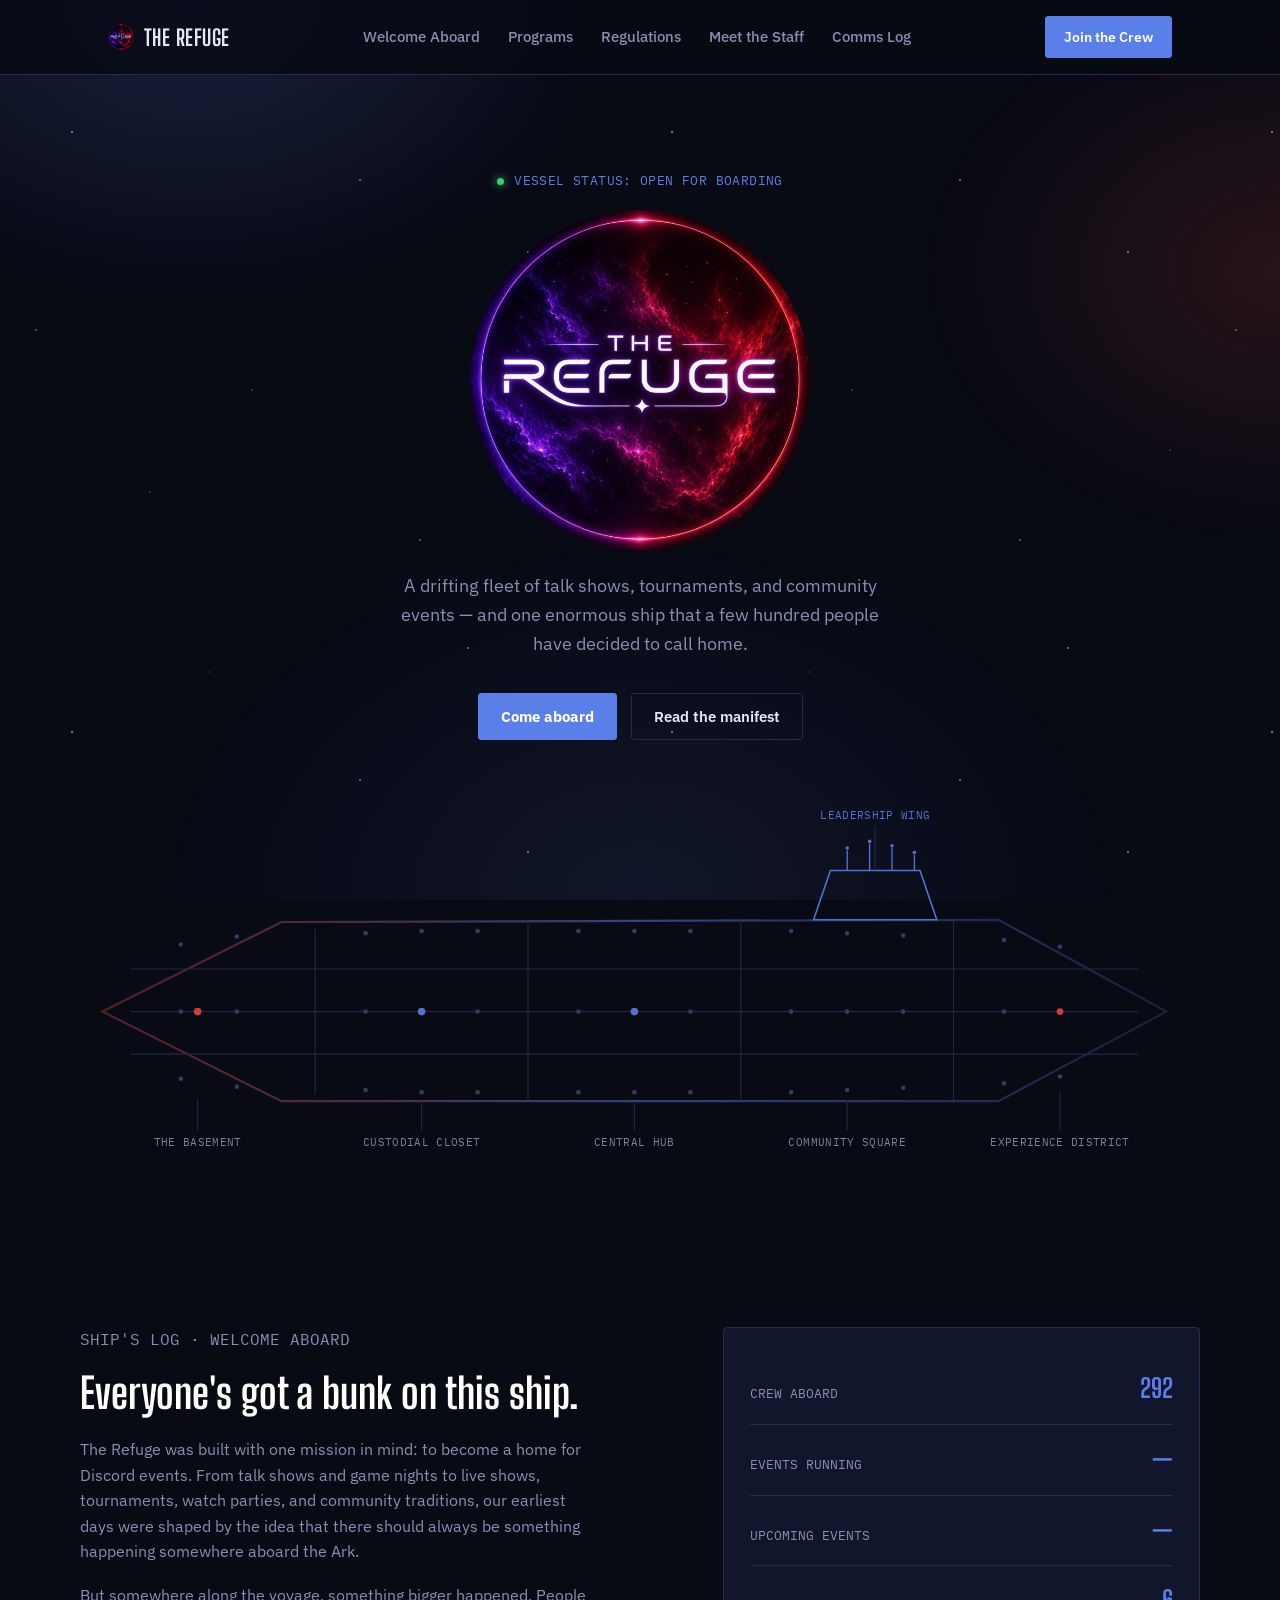
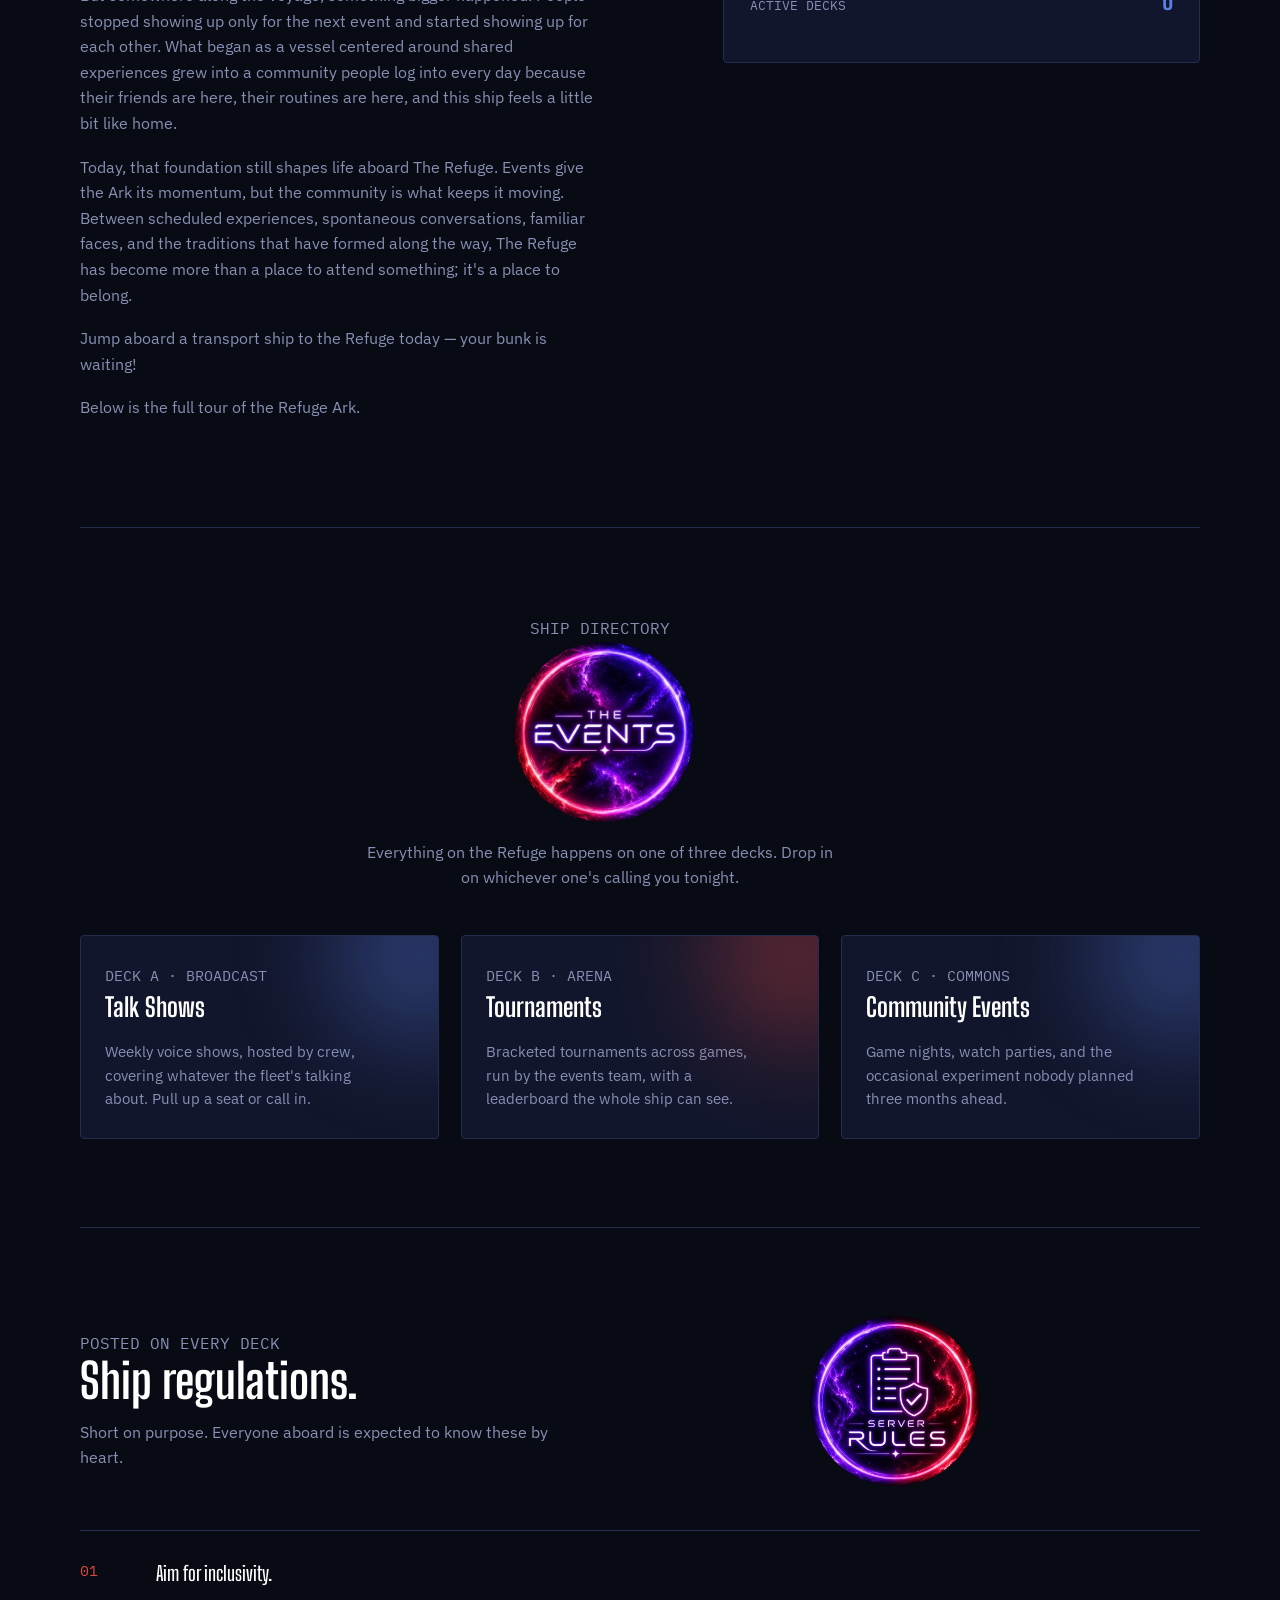
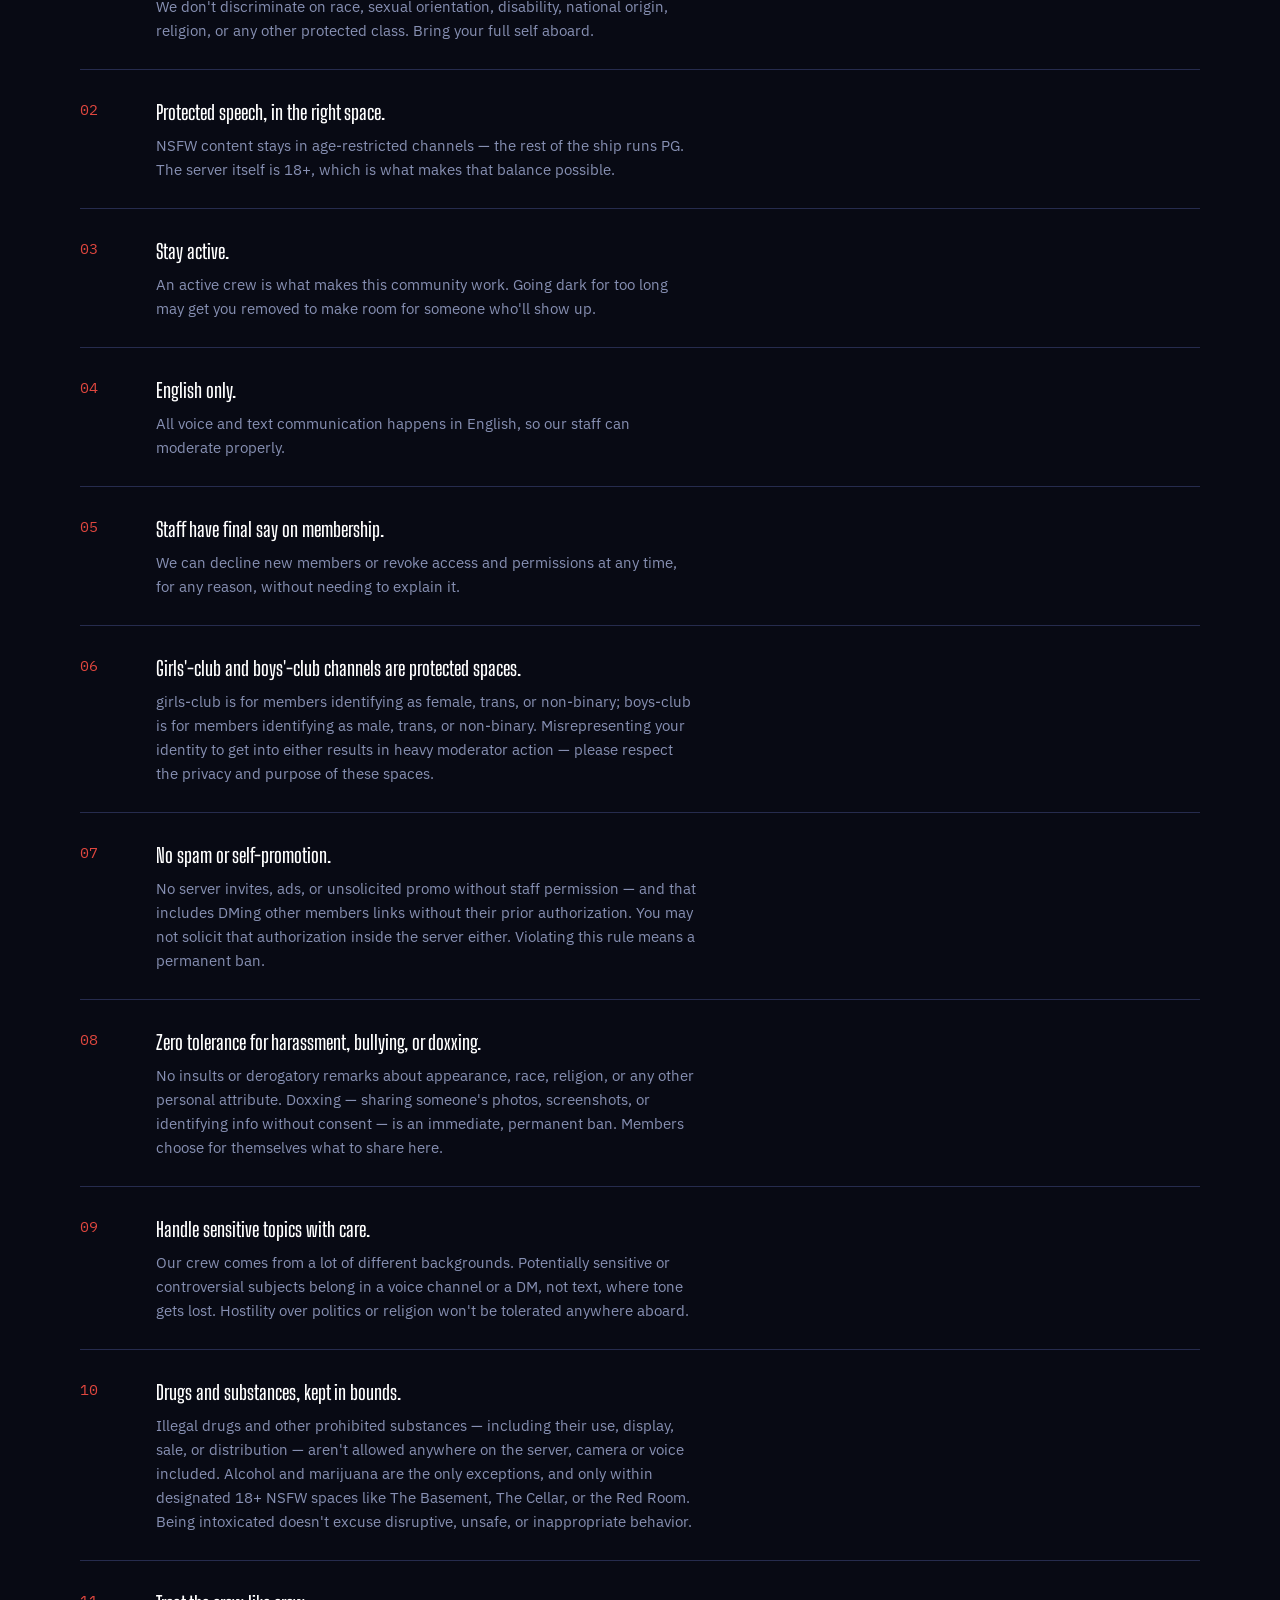
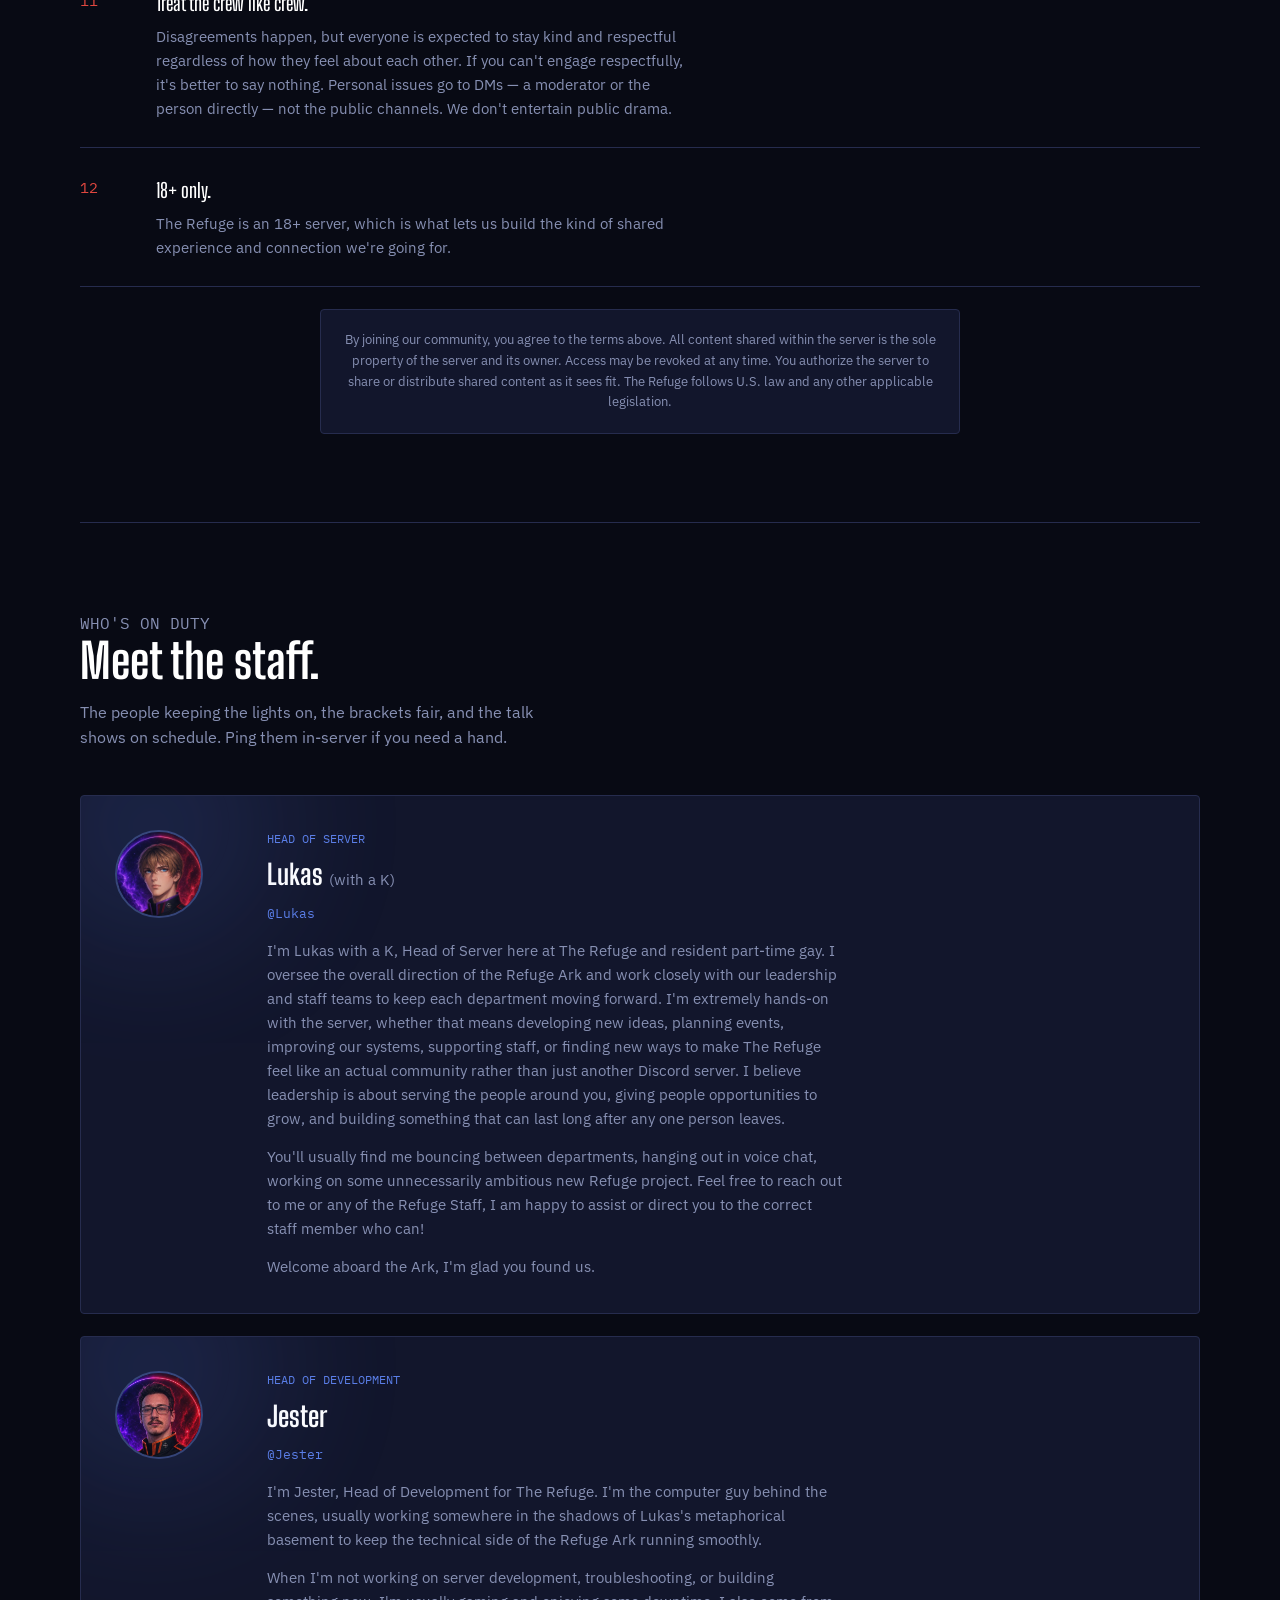
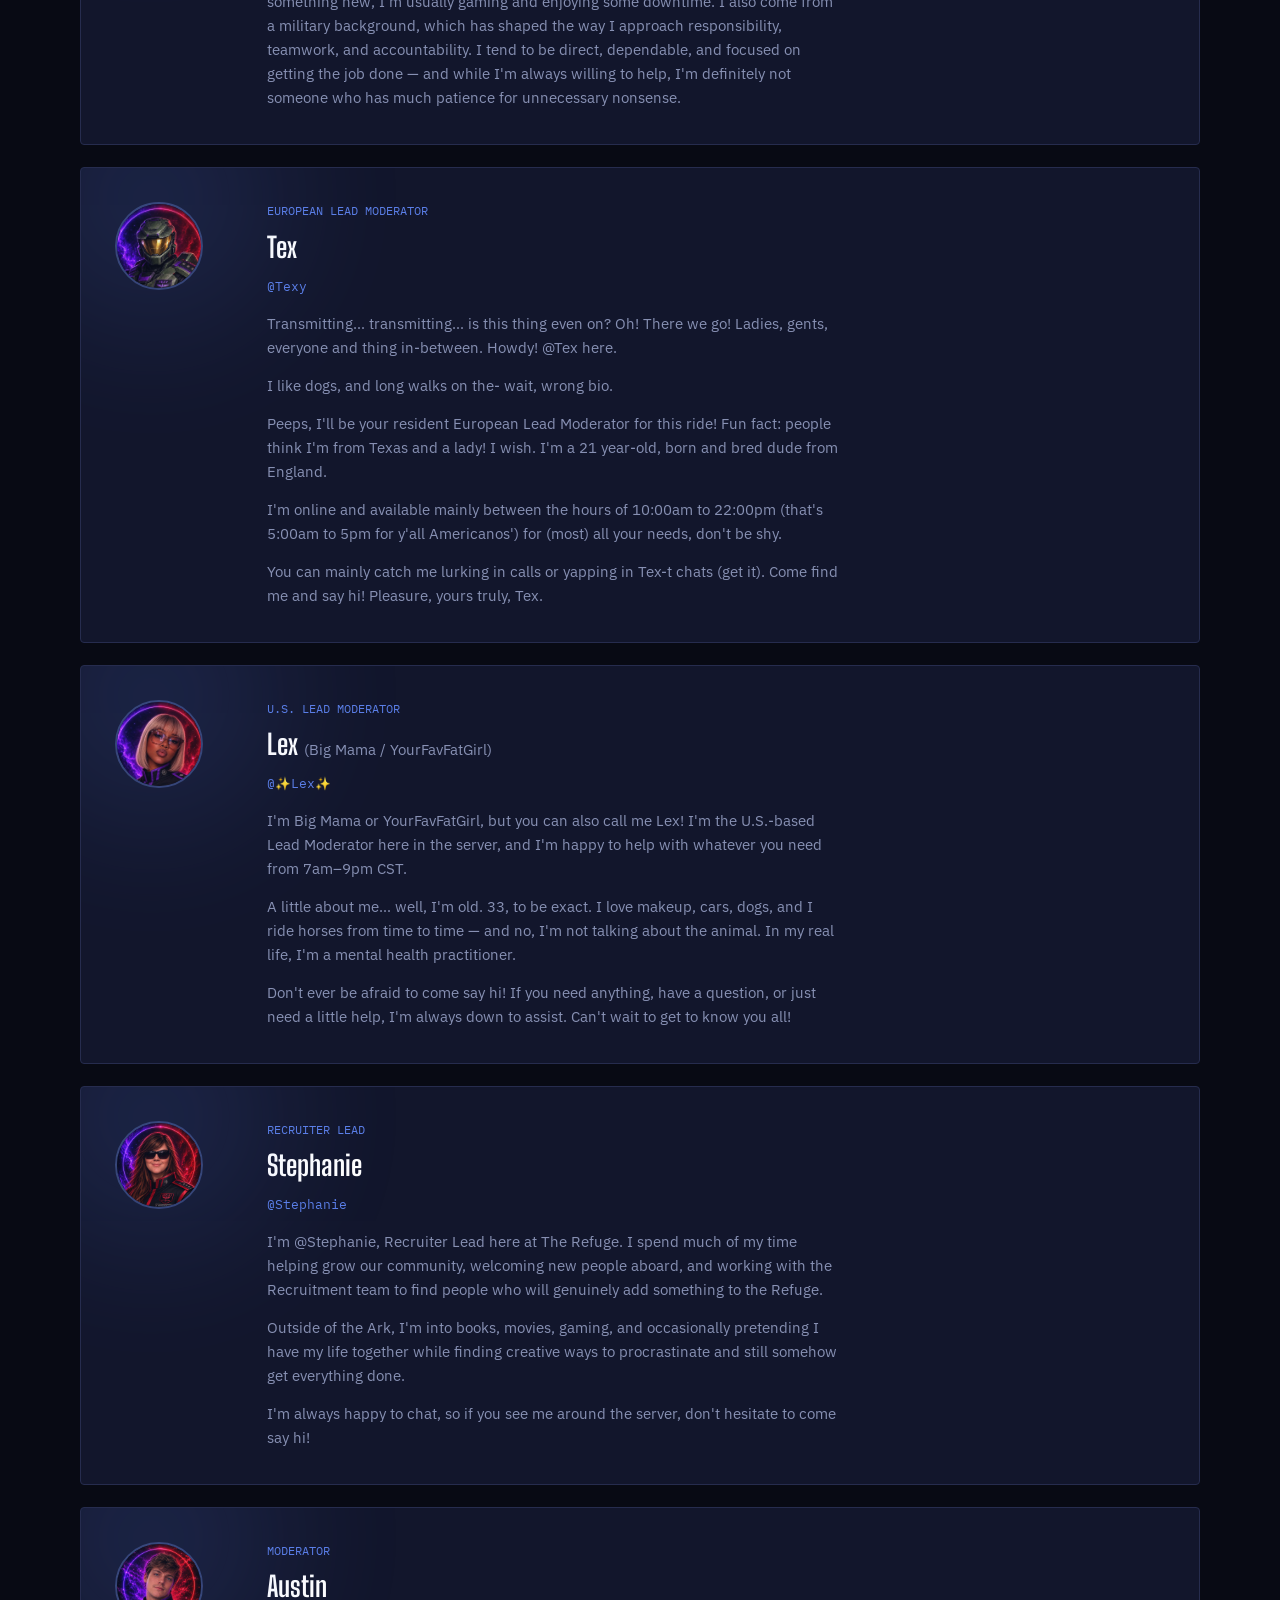
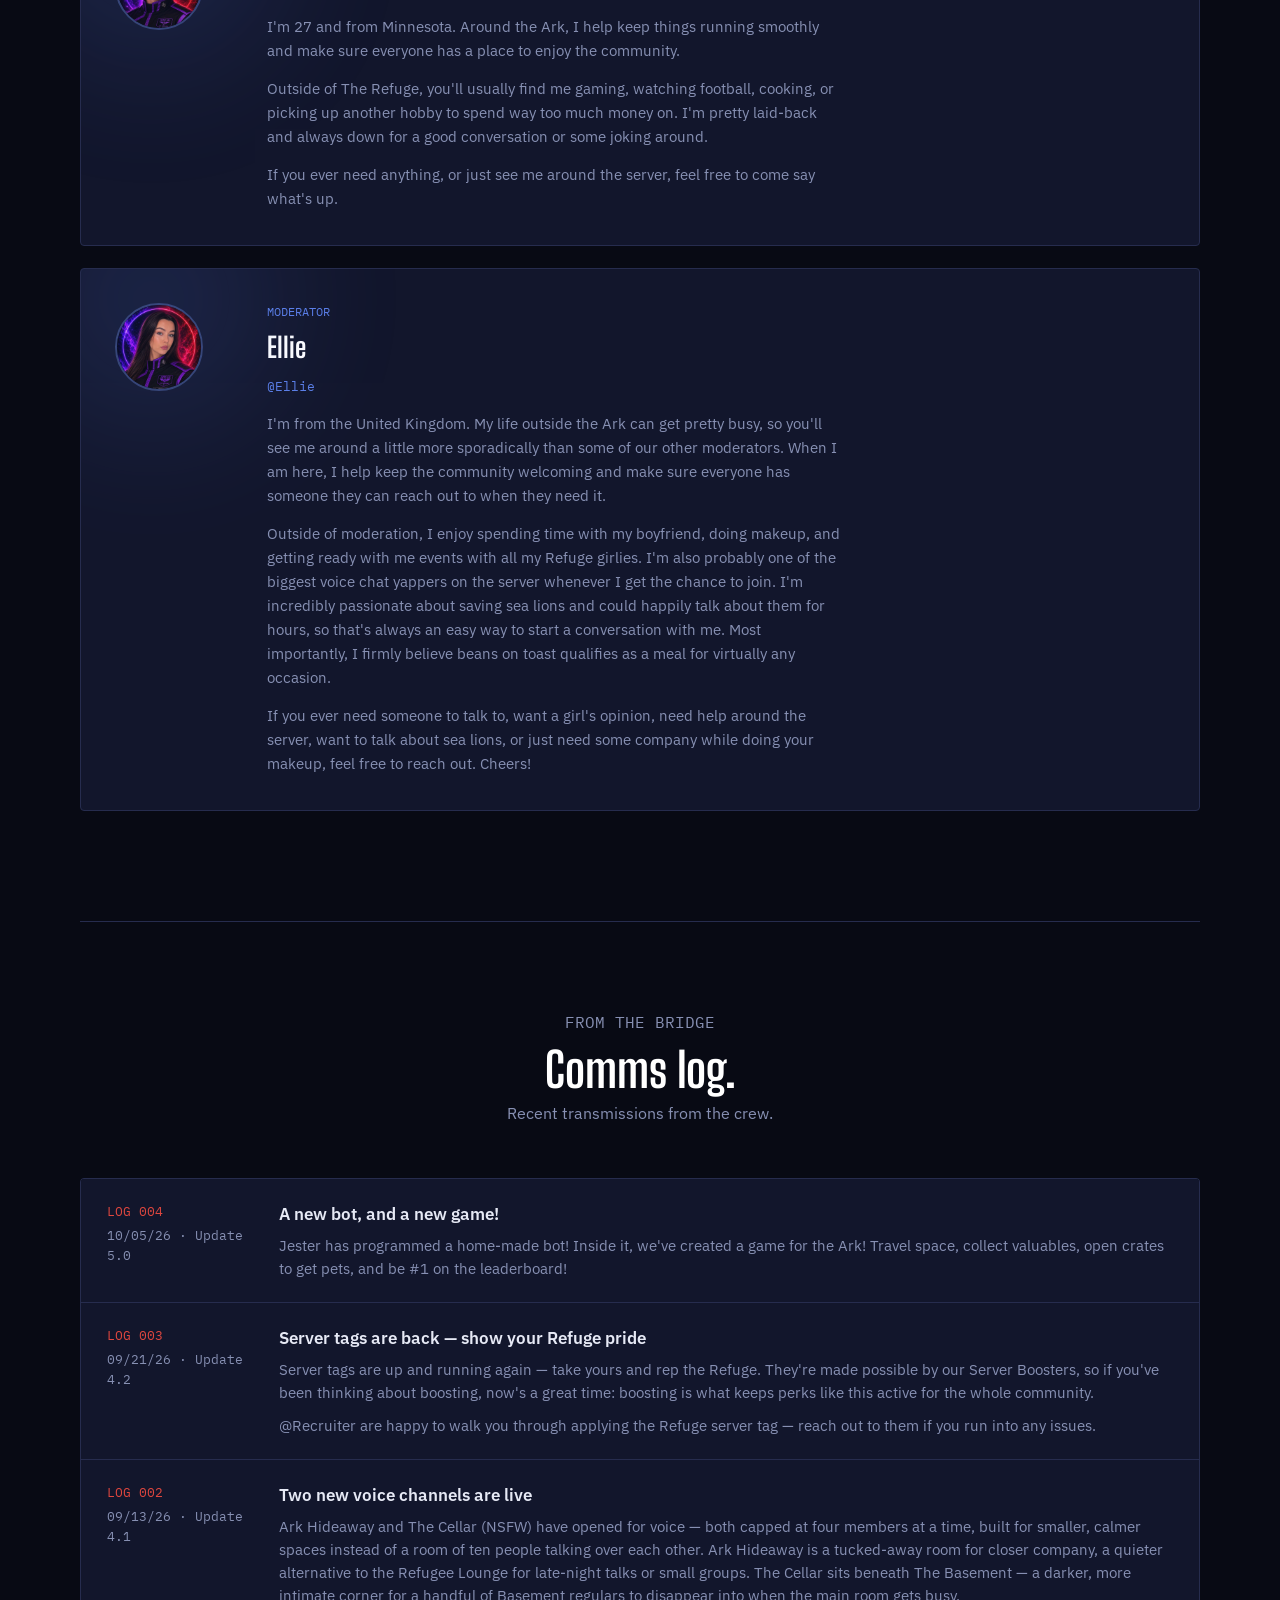
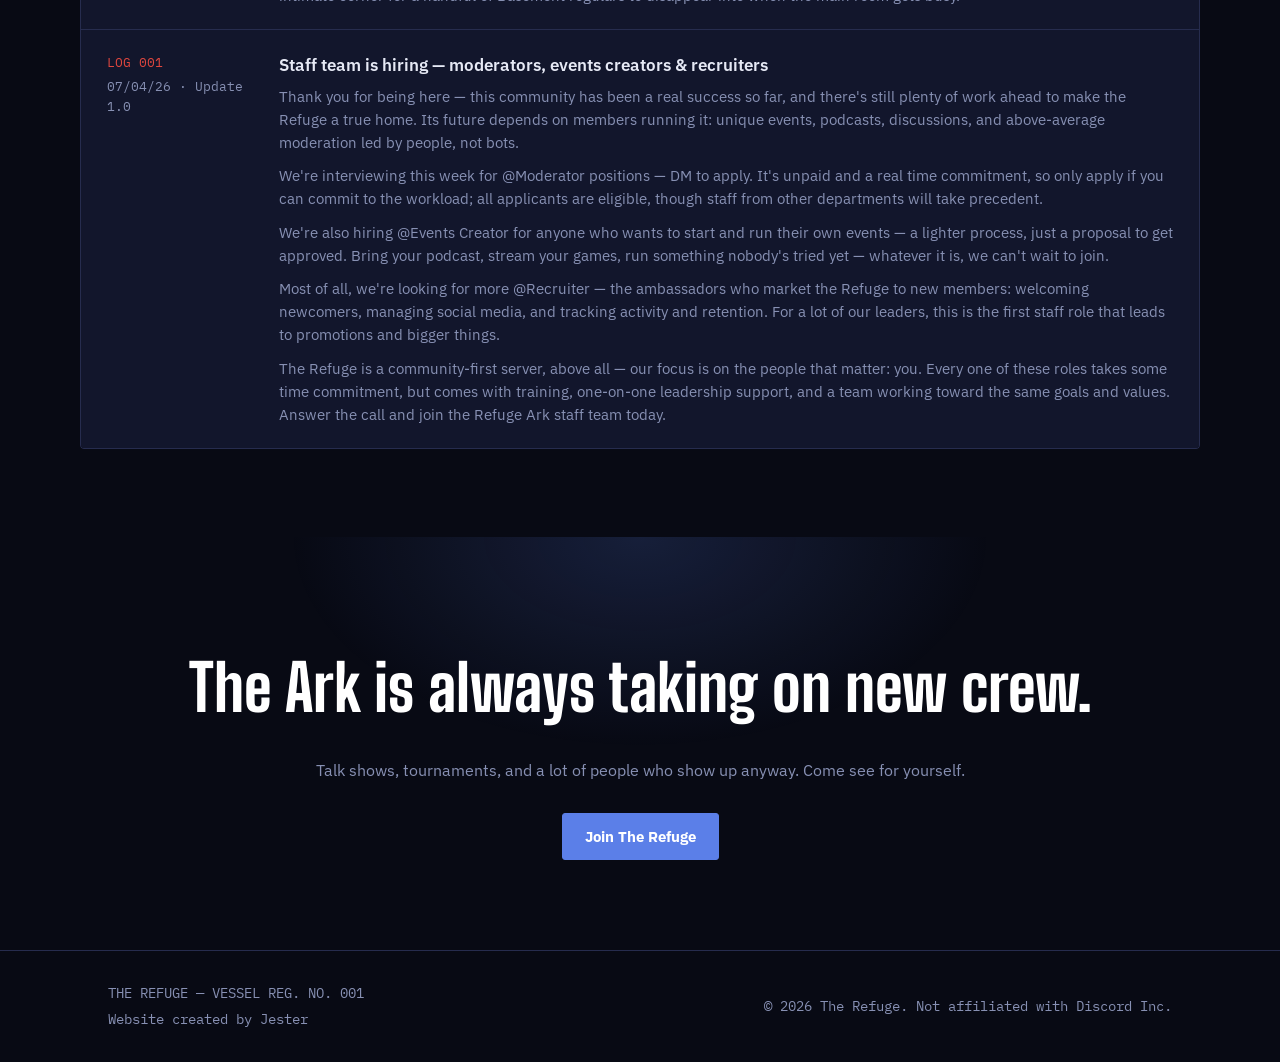
==== commit b927da8a: "Add LOG 004 (Update 5.0) to the comms log Co-Authored-By: Claude Opus 5.5 <noreply@anthropic.com> Cl" ====
--- a/index.html
+++ b/index.html
@@ -660,6 +660,13 @@
     </div>
     <div class="log-list scroll-x">
       <div class="log-entry">
+        <div class="log-meta"><span class="log-tag">LOG 004</span>10/05/26 · Update 5.0</div>
+        <div>
+          <h4>A new bot, and a new game!</h4>
+          <p>Jester has programmed a home-made bot! Inside it, we've created a game for the Ark! Travel space, collect valuables, open crates to get pets, and be #1 on the leaderboard!</p>
+        </div>
+      </div>
+      <div class="log-entry">
         <div class="log-meta"><span class="log-tag">LOG 003</span>09/21/26 · Update 4.2</div>
         <div>
           <h4>Server tags are back — show your Refuge pride</h4>
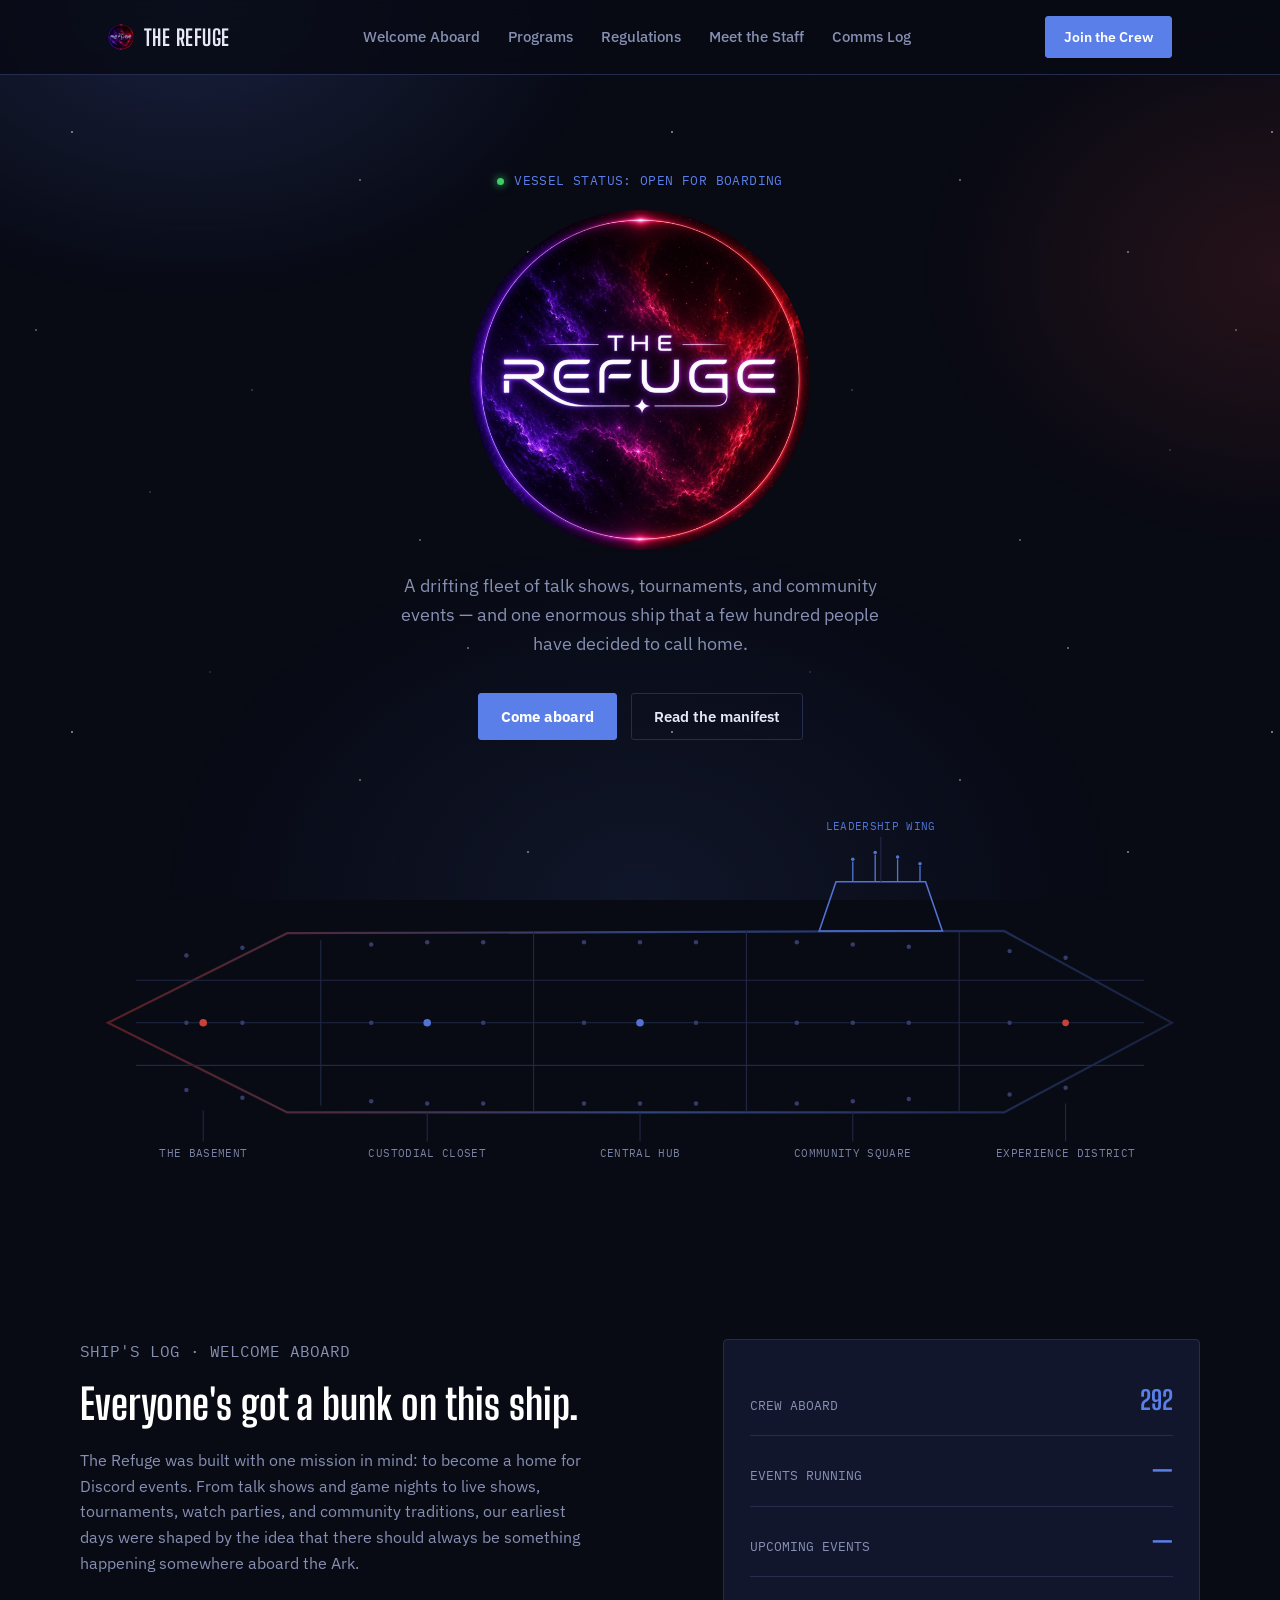
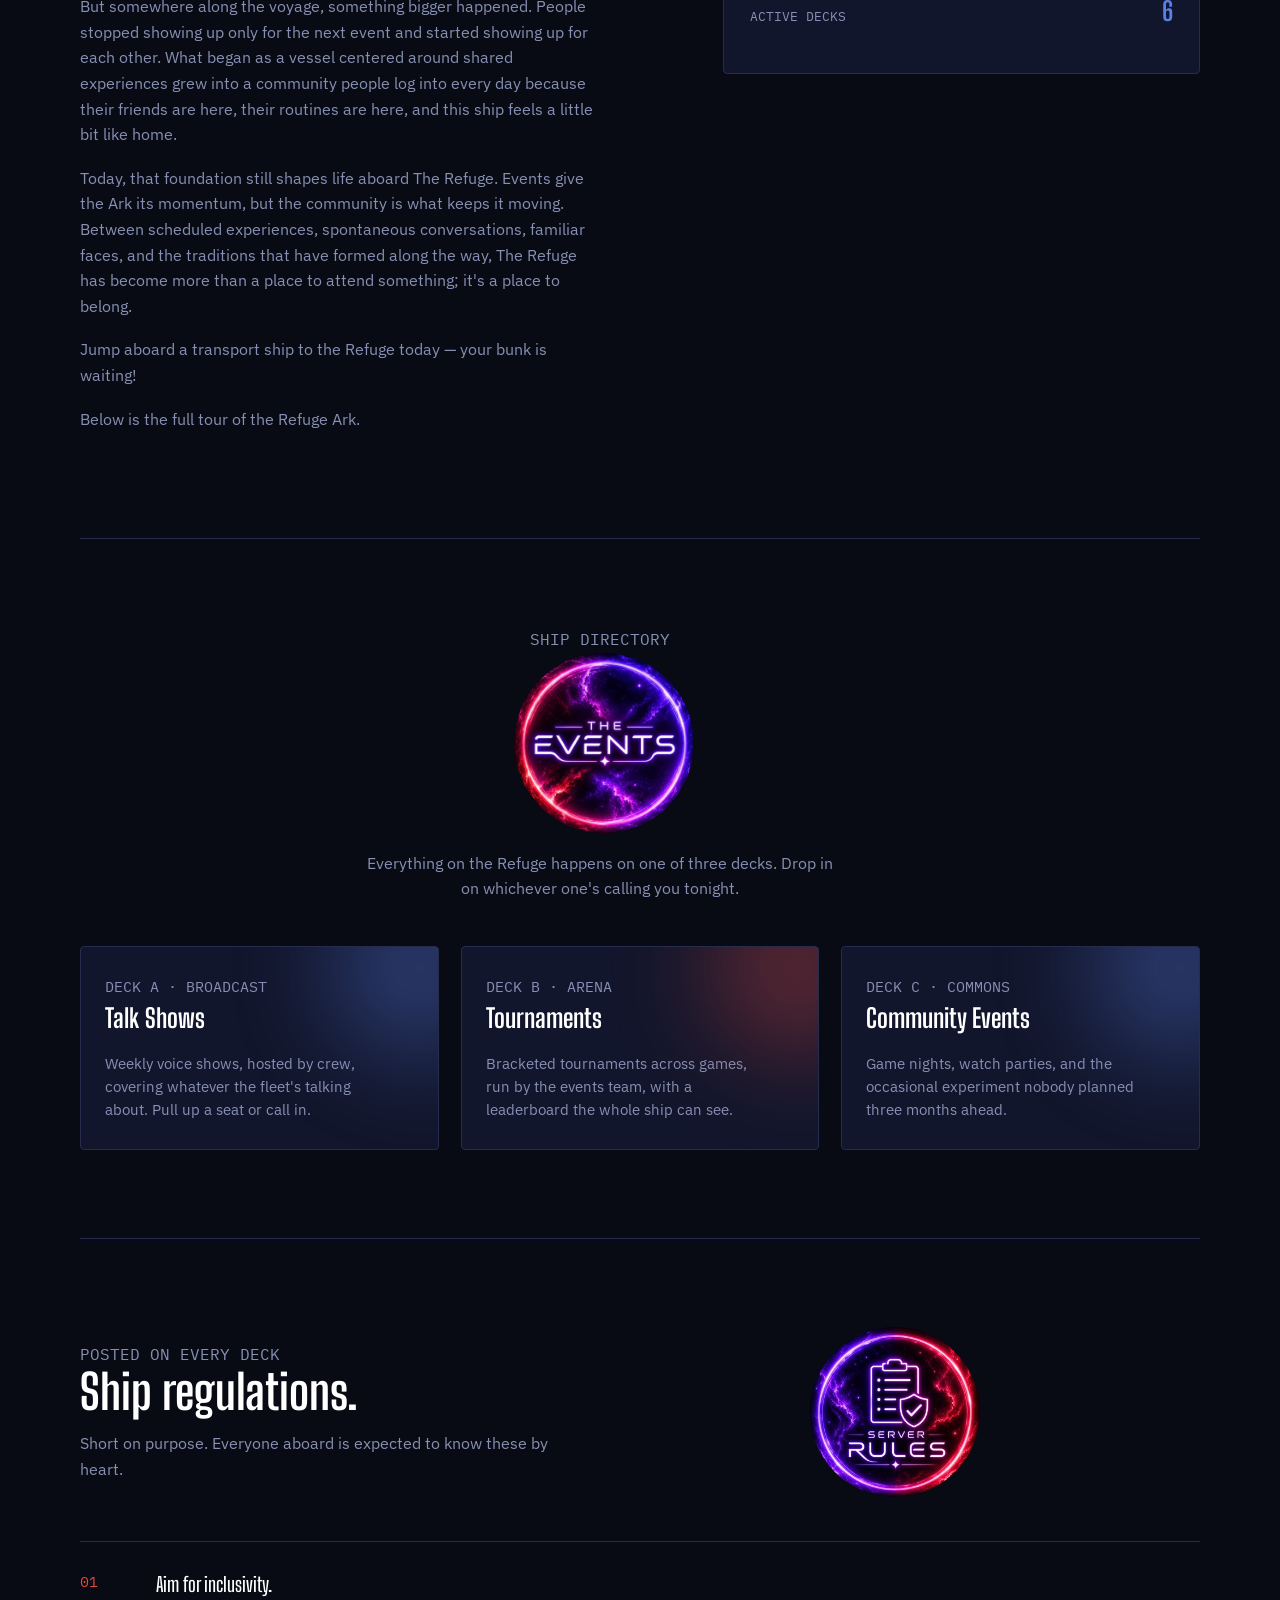
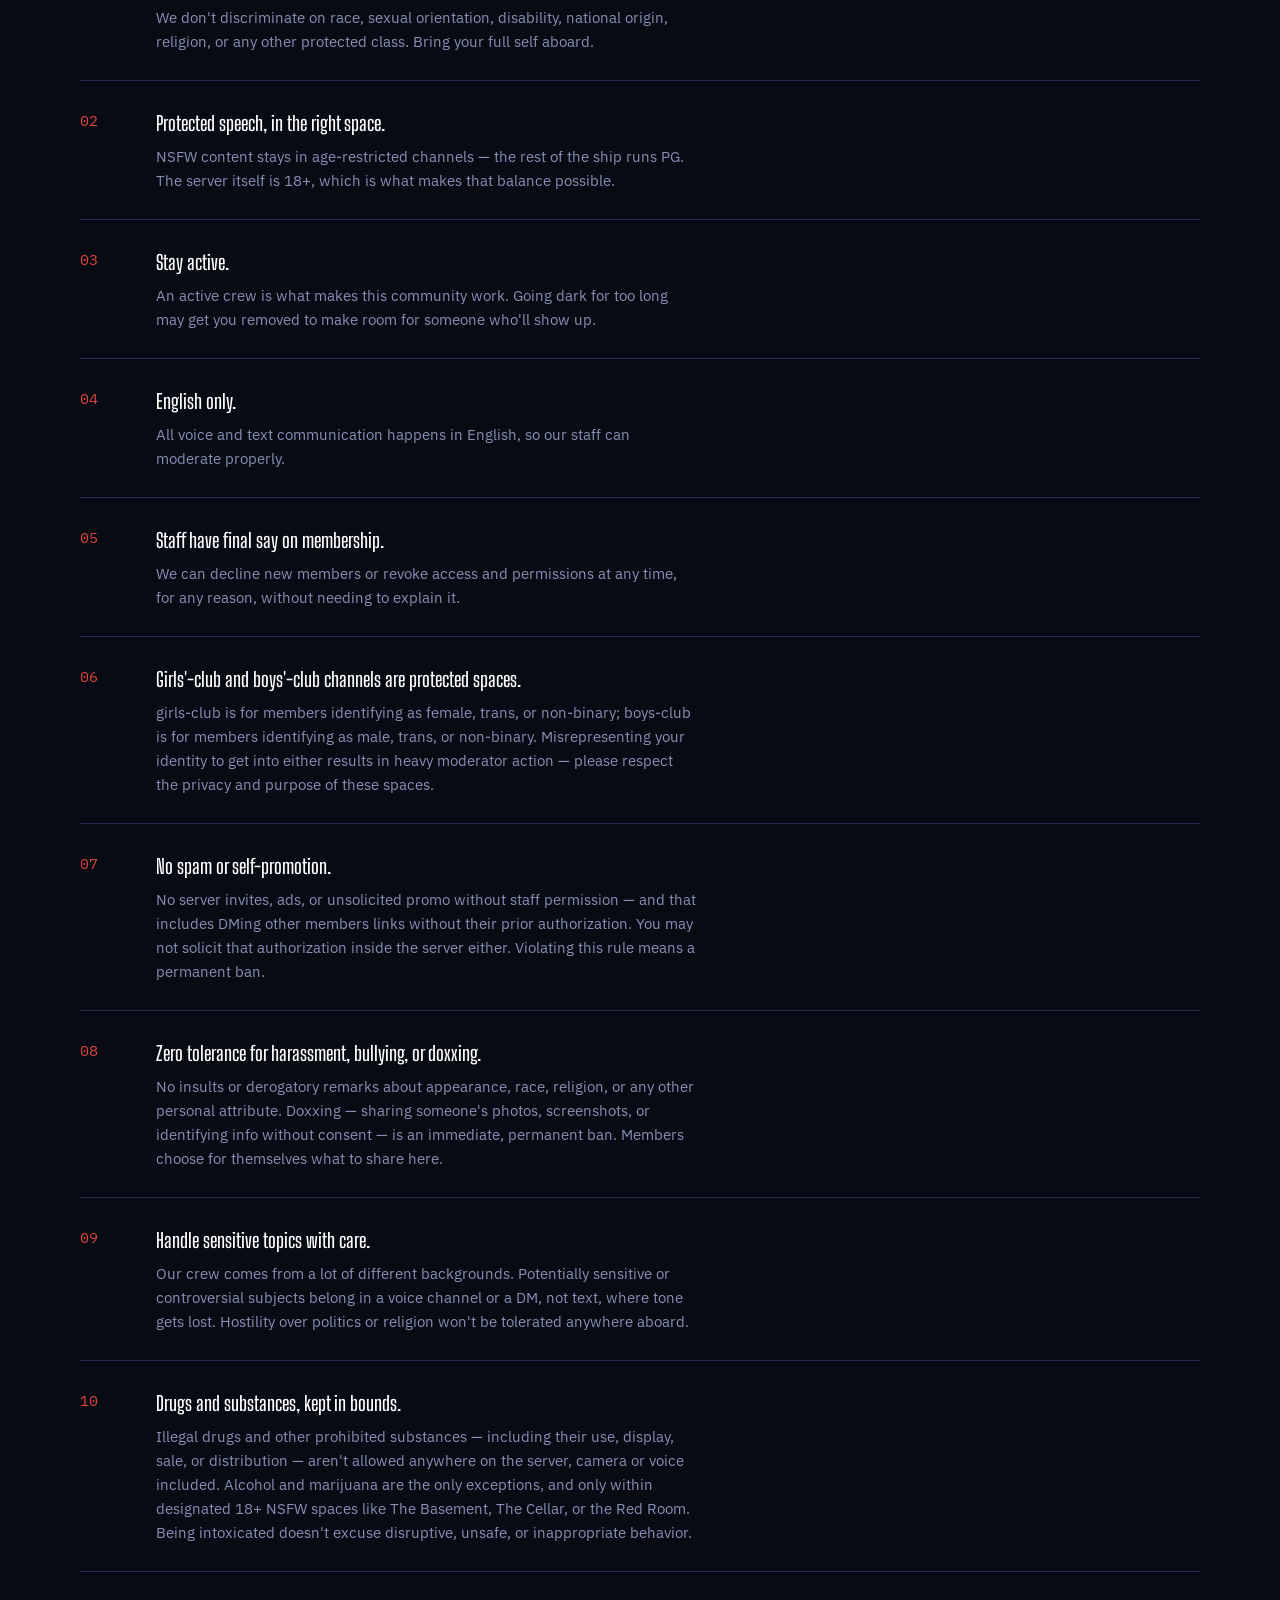
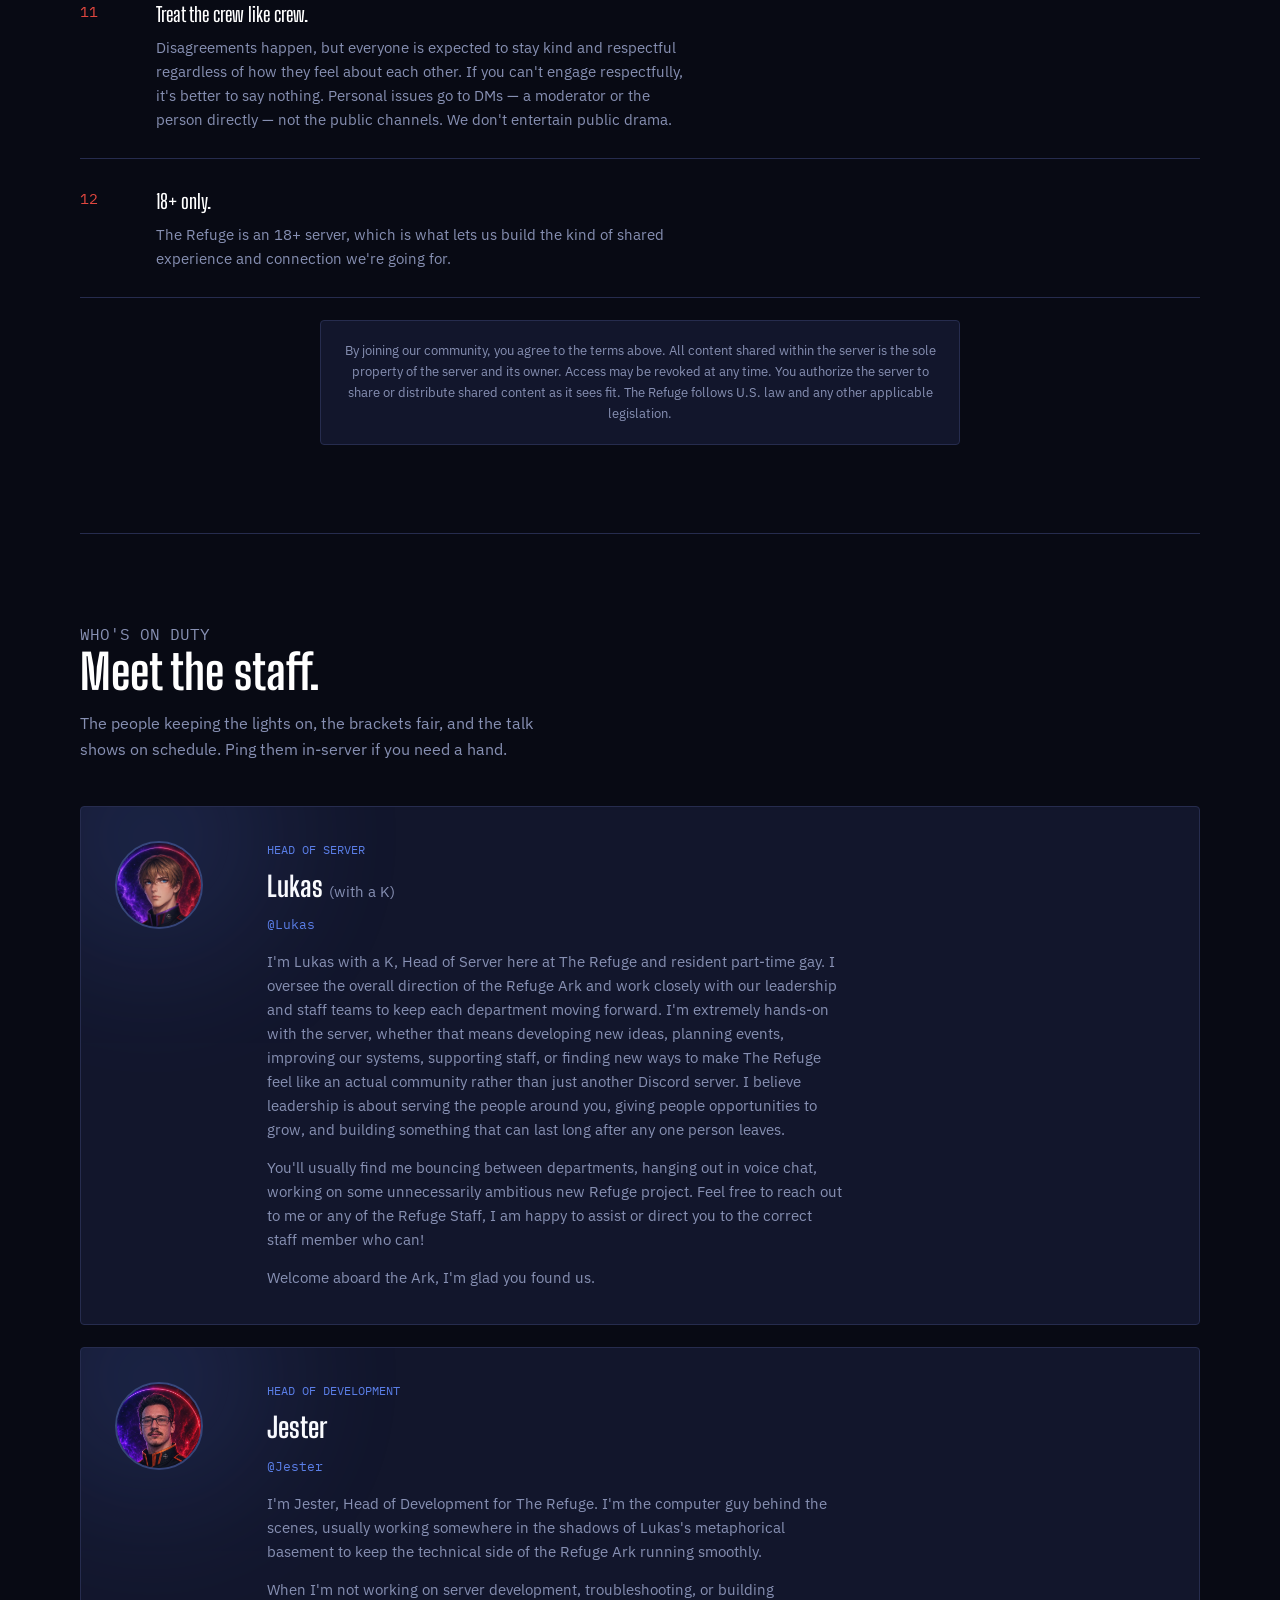
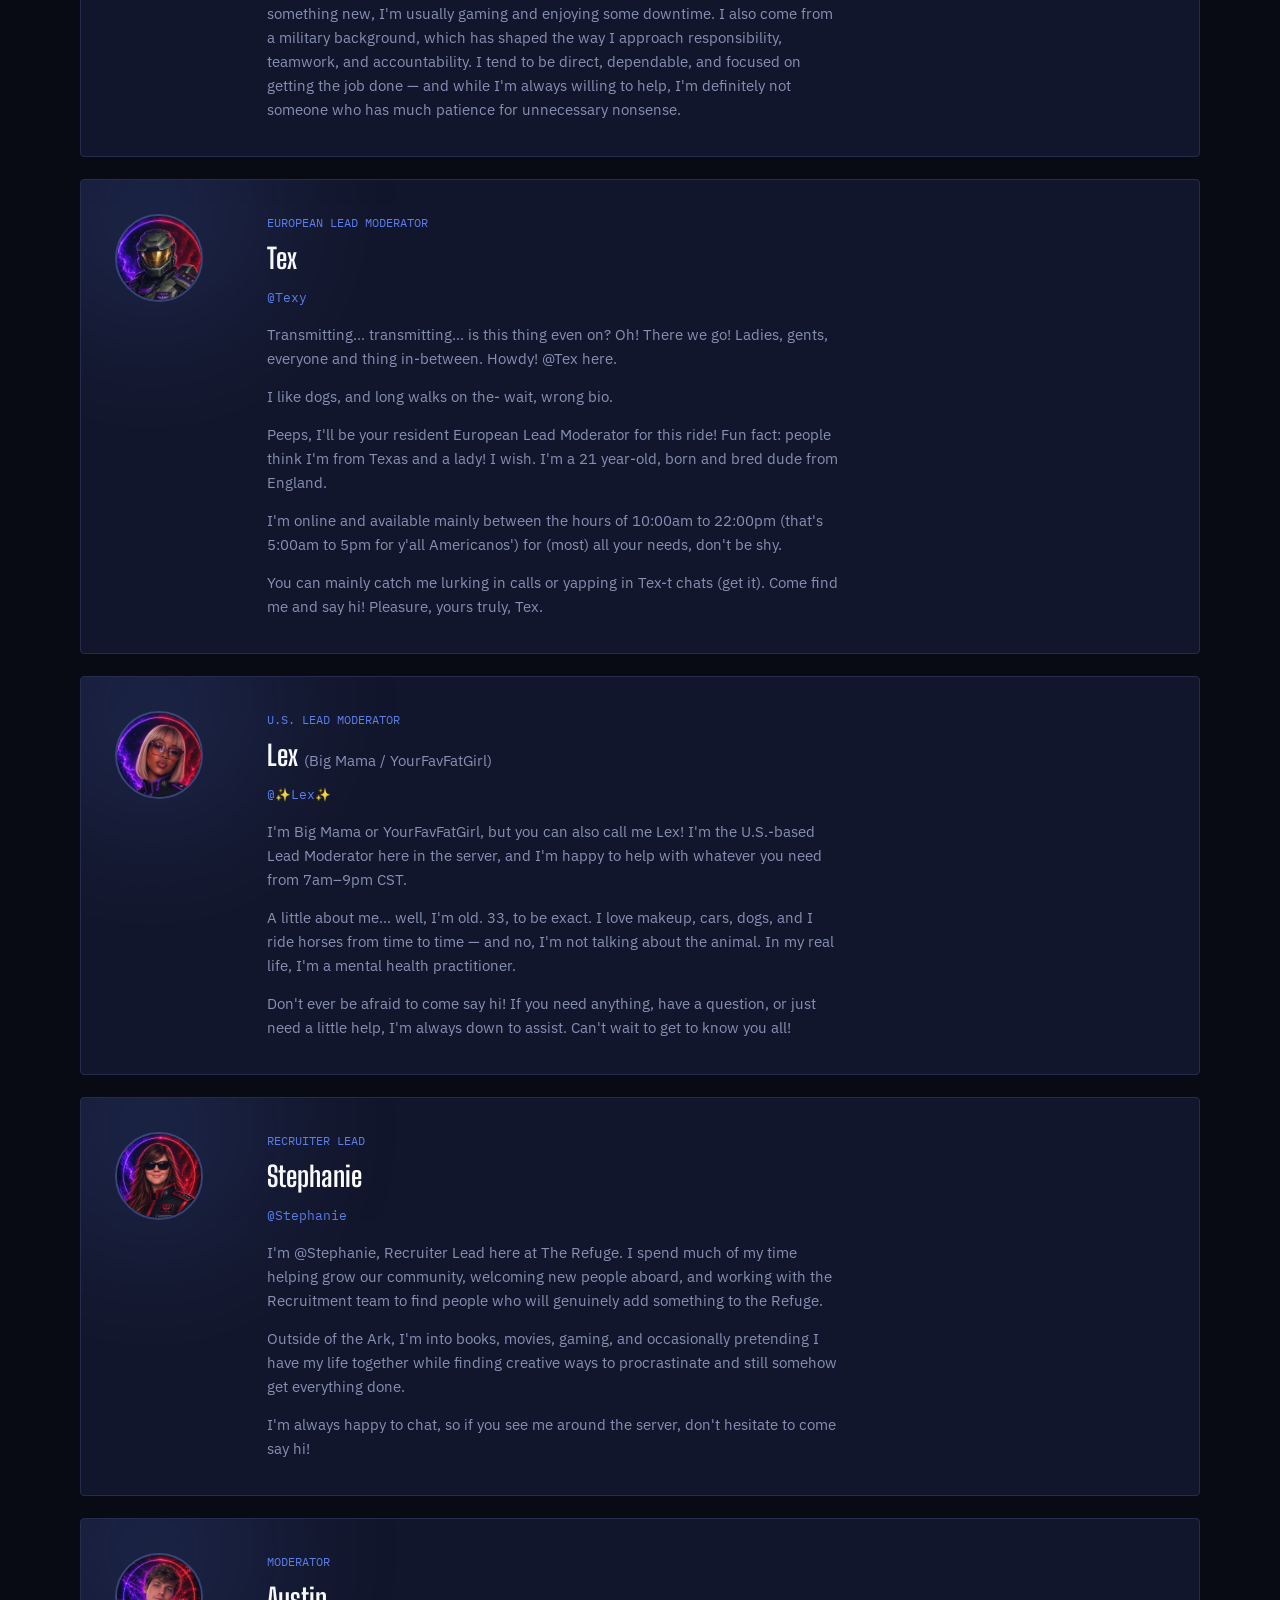
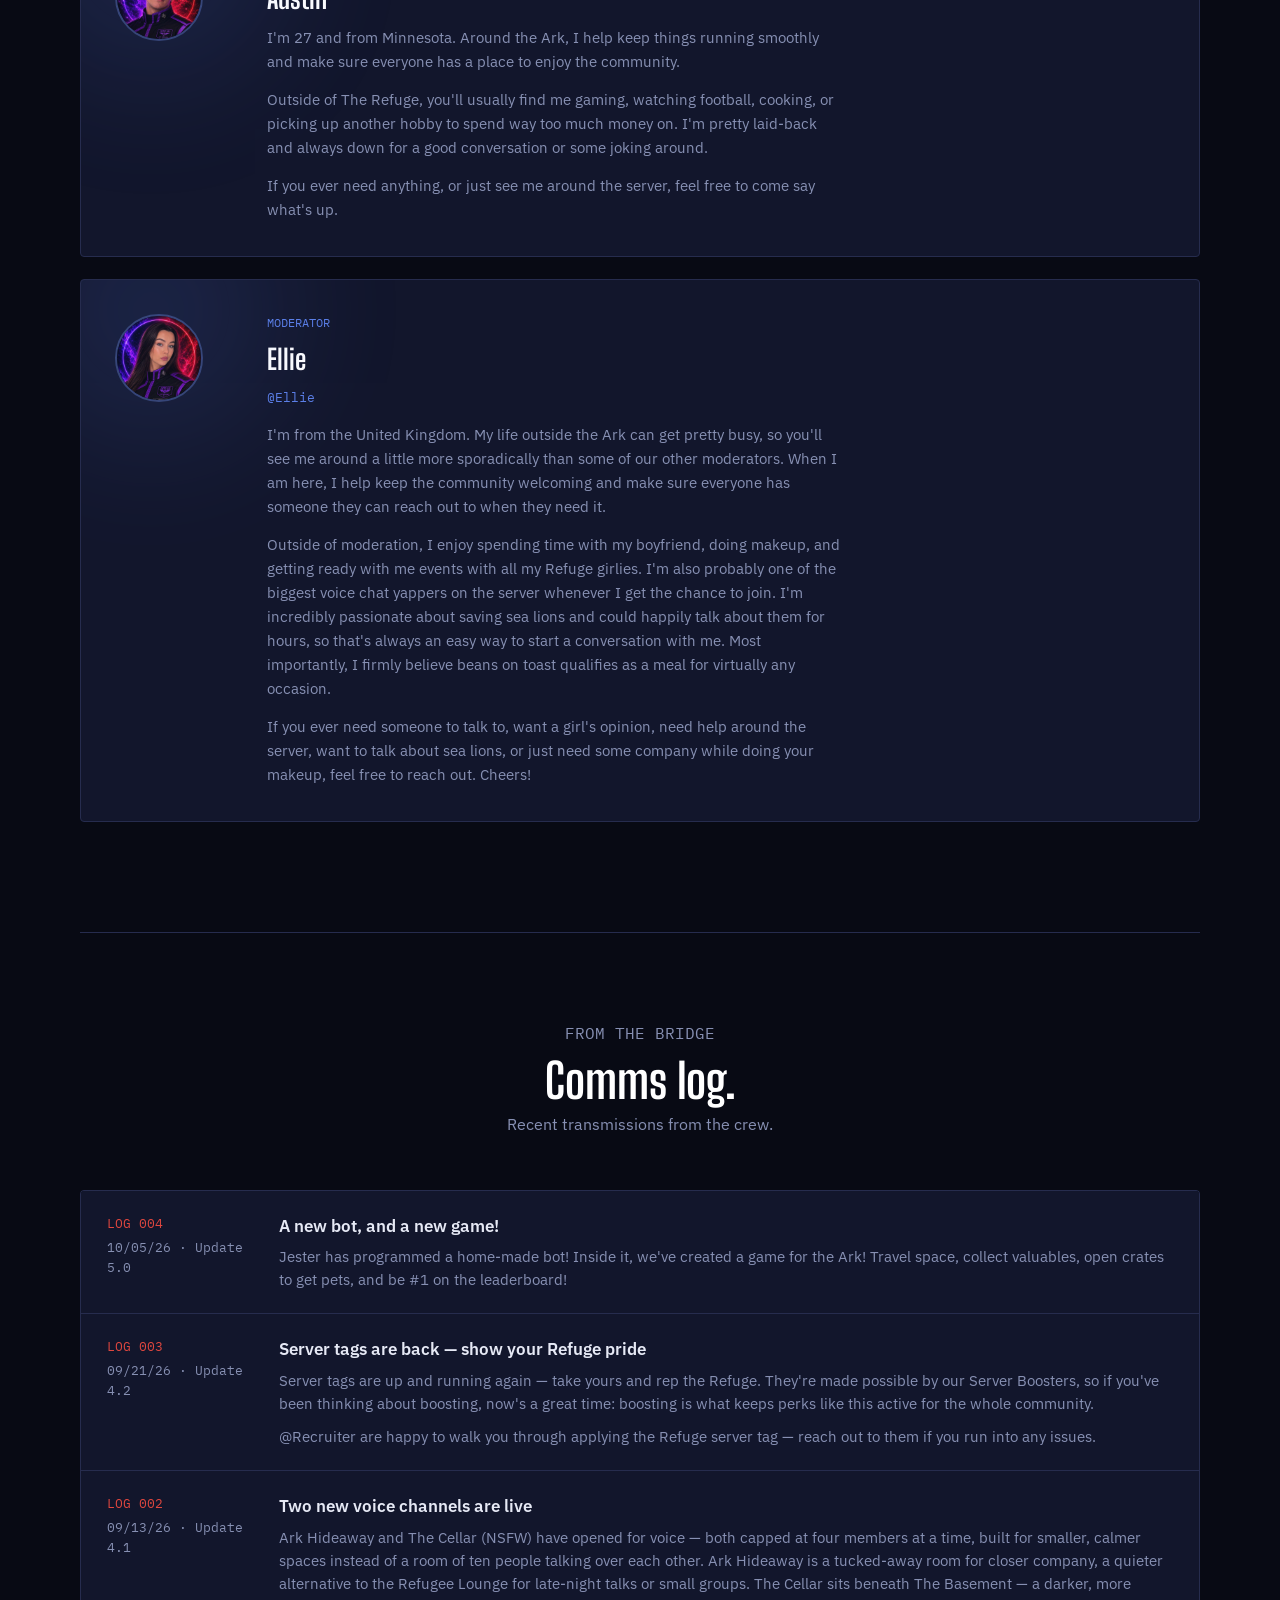
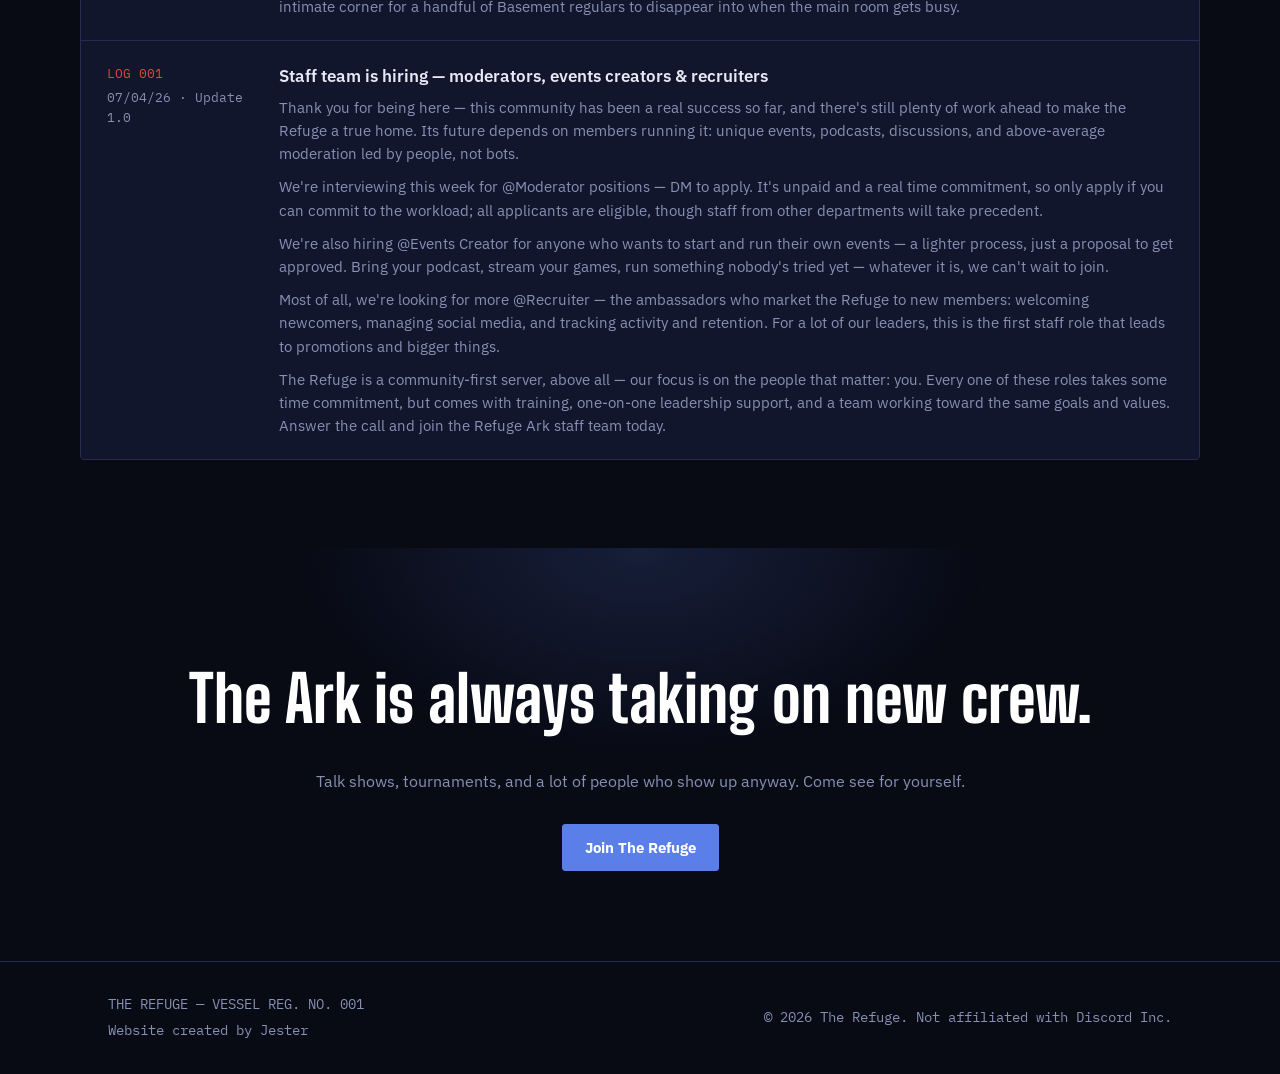
==== commit cb8aa4f0: "Center the ship diagram and fit it on mobile without scrolling Co-Authored-By: Claude Opus 5.5 <nore" ====
--- a/index.html
+++ b/index.html
@@ -291,8 +291,8 @@
     #programs img[alt="The Events"]{transform:none !important;}
     .reg-head{flex-direction:column; align-items:flex-start !important; text-align:left;}
     .reg-head img[alt="Server Rules"]{margin-top:18px;}
-    .hull-diagram.wrap{overflow-x:auto; padding-bottom:8px;}
-    .hull-diagram svg{min-width:640px;}
+    .hull-diagram.wrap{overflow:visible; padding:0 16px 8px !important;}
+    .hull-diagram svg{width:100%; height:auto; margin:0 auto;}
   }
   @media (max-width:520px){
     .crew-grid{grid-template-columns:1fr;}
@@ -307,6 +307,9 @@
   @media (max-width:600px){
     .staff-featured{grid-template-columns:1fr; text-align:left;}
     .featured-avatar{margin-bottom:6px;}
+  }
+  @media (max-width:600px){
+    .hull-diagram svg text{font-size:16px; letter-spacing:0;}  /* keep deck names readable when the ship shrinks */
   }
   ::selection{background:var(--blue); color:var(--white);}
 
@@ -350,7 +353,7 @@
     </div>
 
     <div class="hull-diagram wrap" style="padding:0; max-width:1120px; margin-top:70px;">
-      <svg viewBox="0 -30 1000 330" xmlns="http://www.w3.org/2000/svg" role="img" aria-label="Detailed deck-layout diagram of the Refuge Ark, a broad three-story vessel. From stern to bow: the Basement, the Custodial Closet, the Central Hub, Community Square, and the Experience District, with the Leadership Wing on the tower above deck">
+      <svg viewBox="-5 -40 1000 340" xmlns="http://www.w3.org/2000/svg" role="img" aria-label="Detailed deck-layout diagram of the Refuge Ark, a broad three-story vessel. From stern to bow: the Basement, the Custodial Closet, the Central Hub, Community Square, and the Experience District, with the Leadership Wing on the tower above deck">
         <defs>
           <linearGradient id="hullFade" x1="0" y1="0" x2="1" y2="0">
             <stop offset="0%" stop-color="#e0473f" stop-opacity="0.4"/>
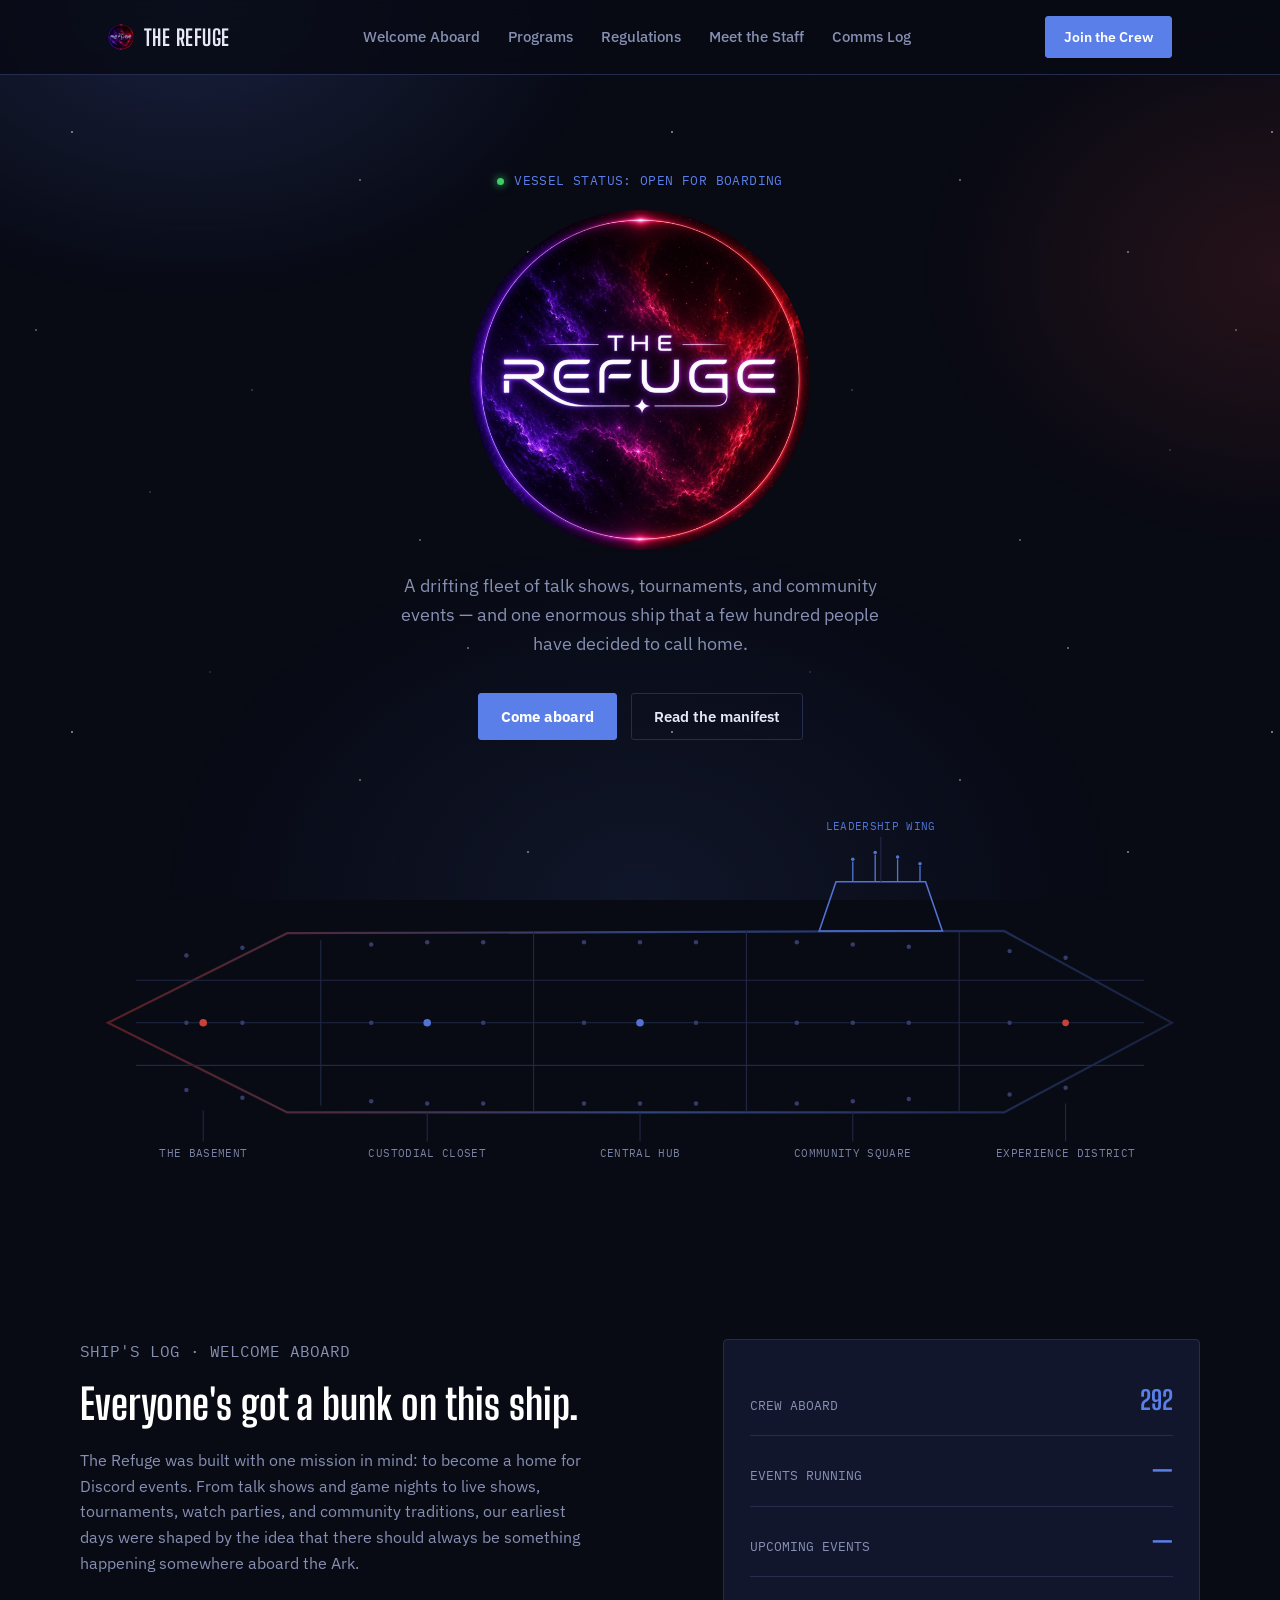
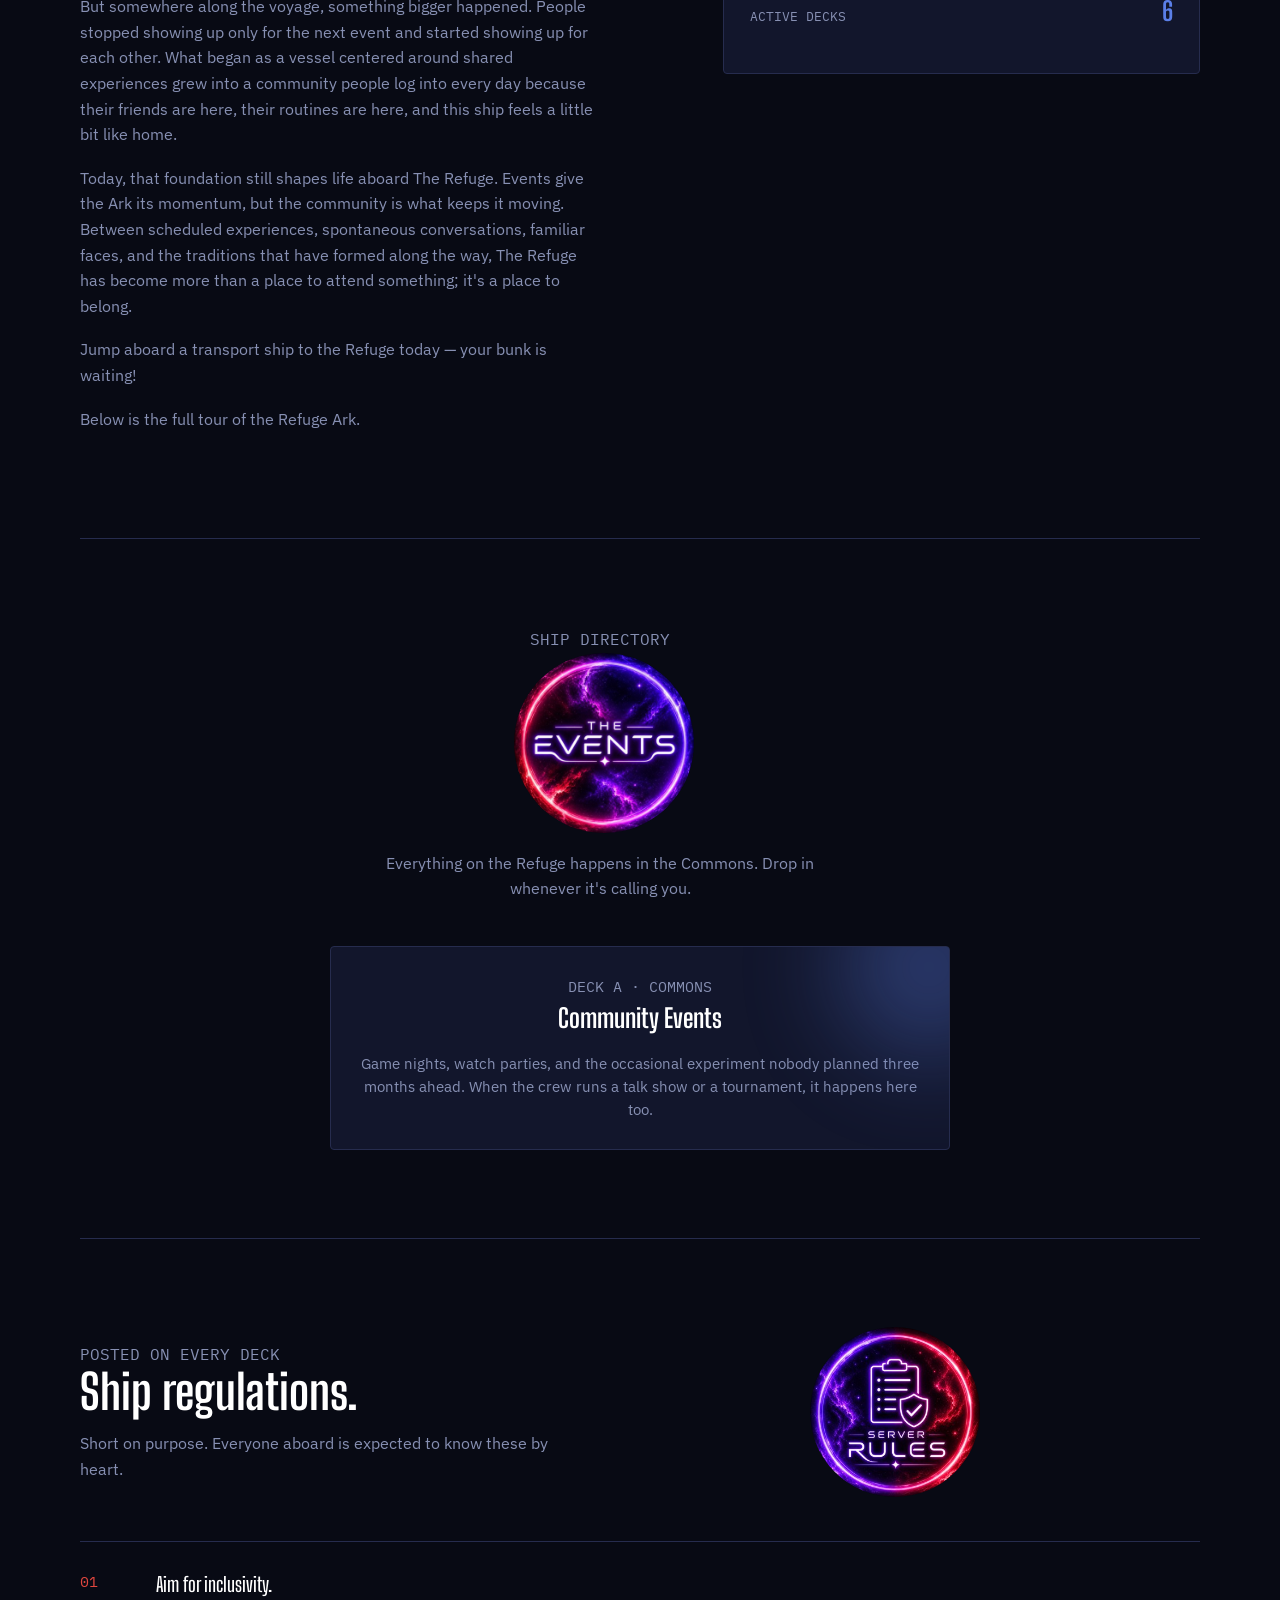
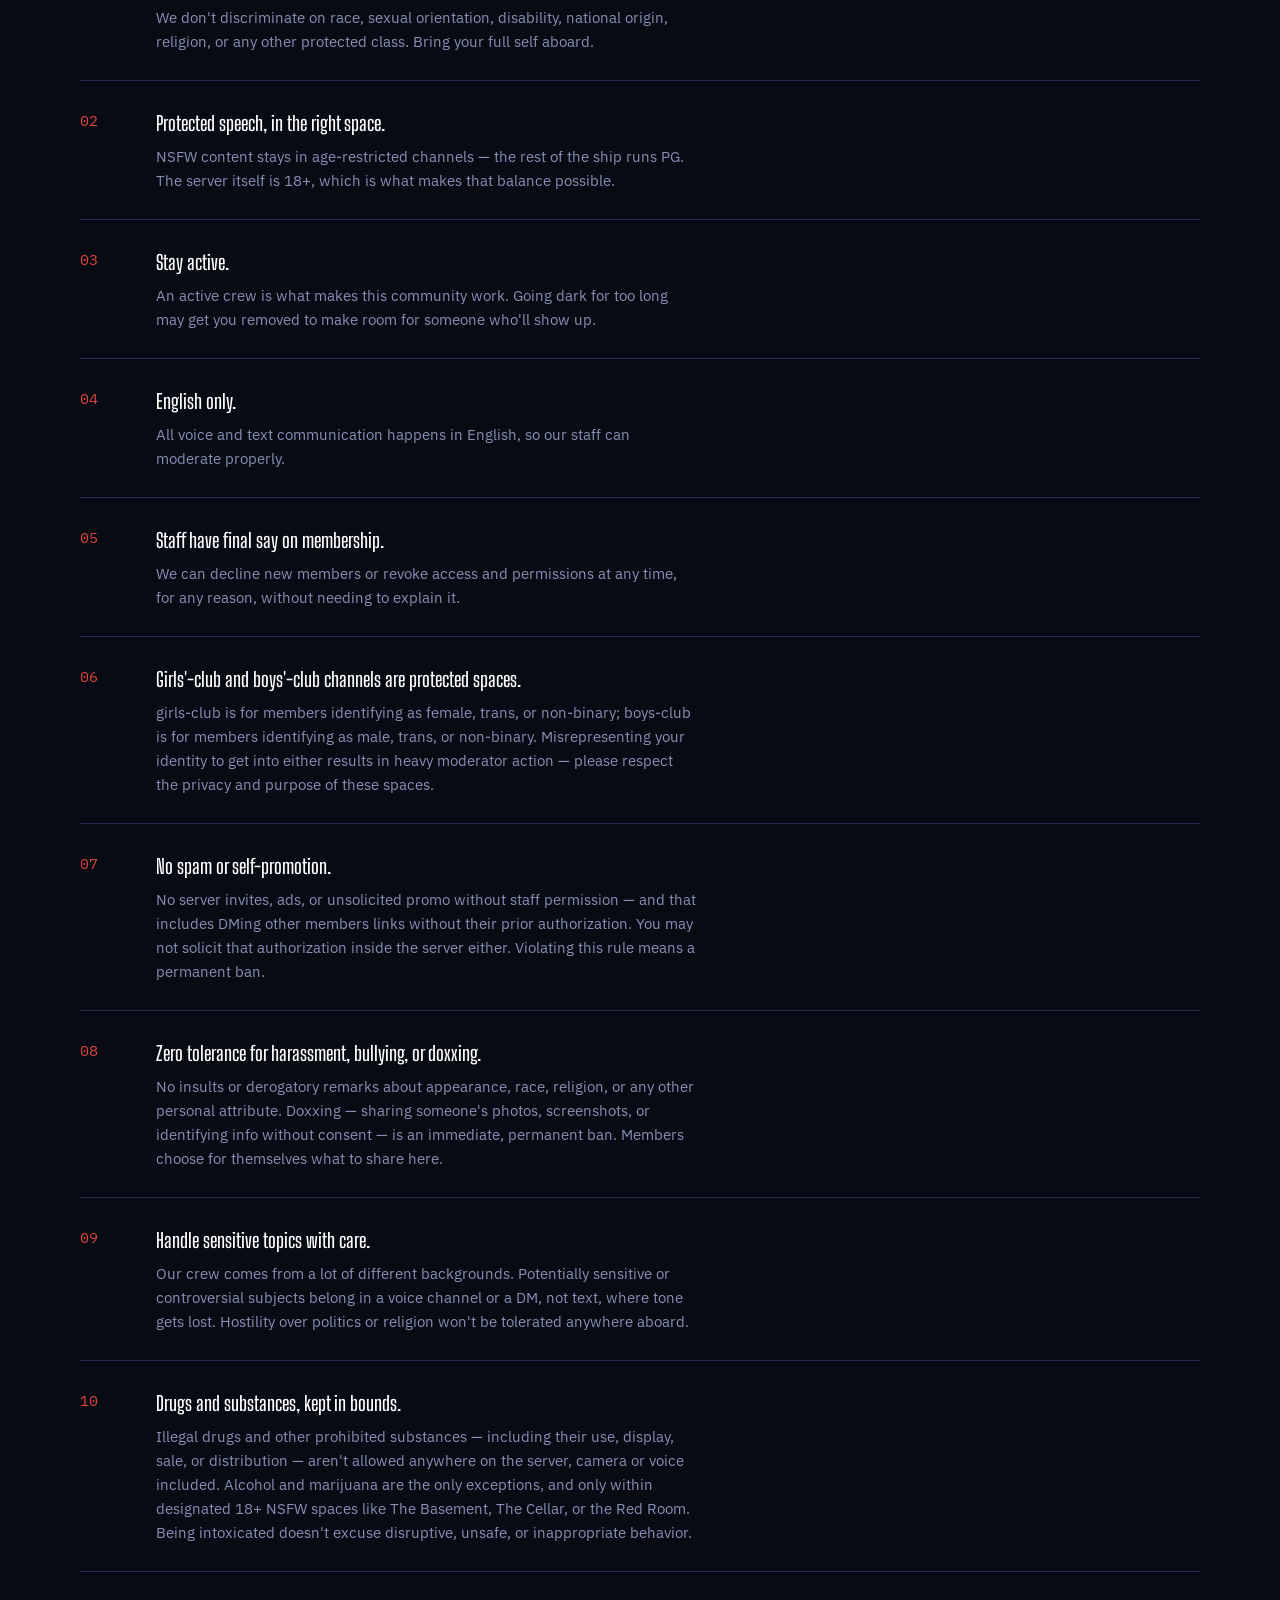
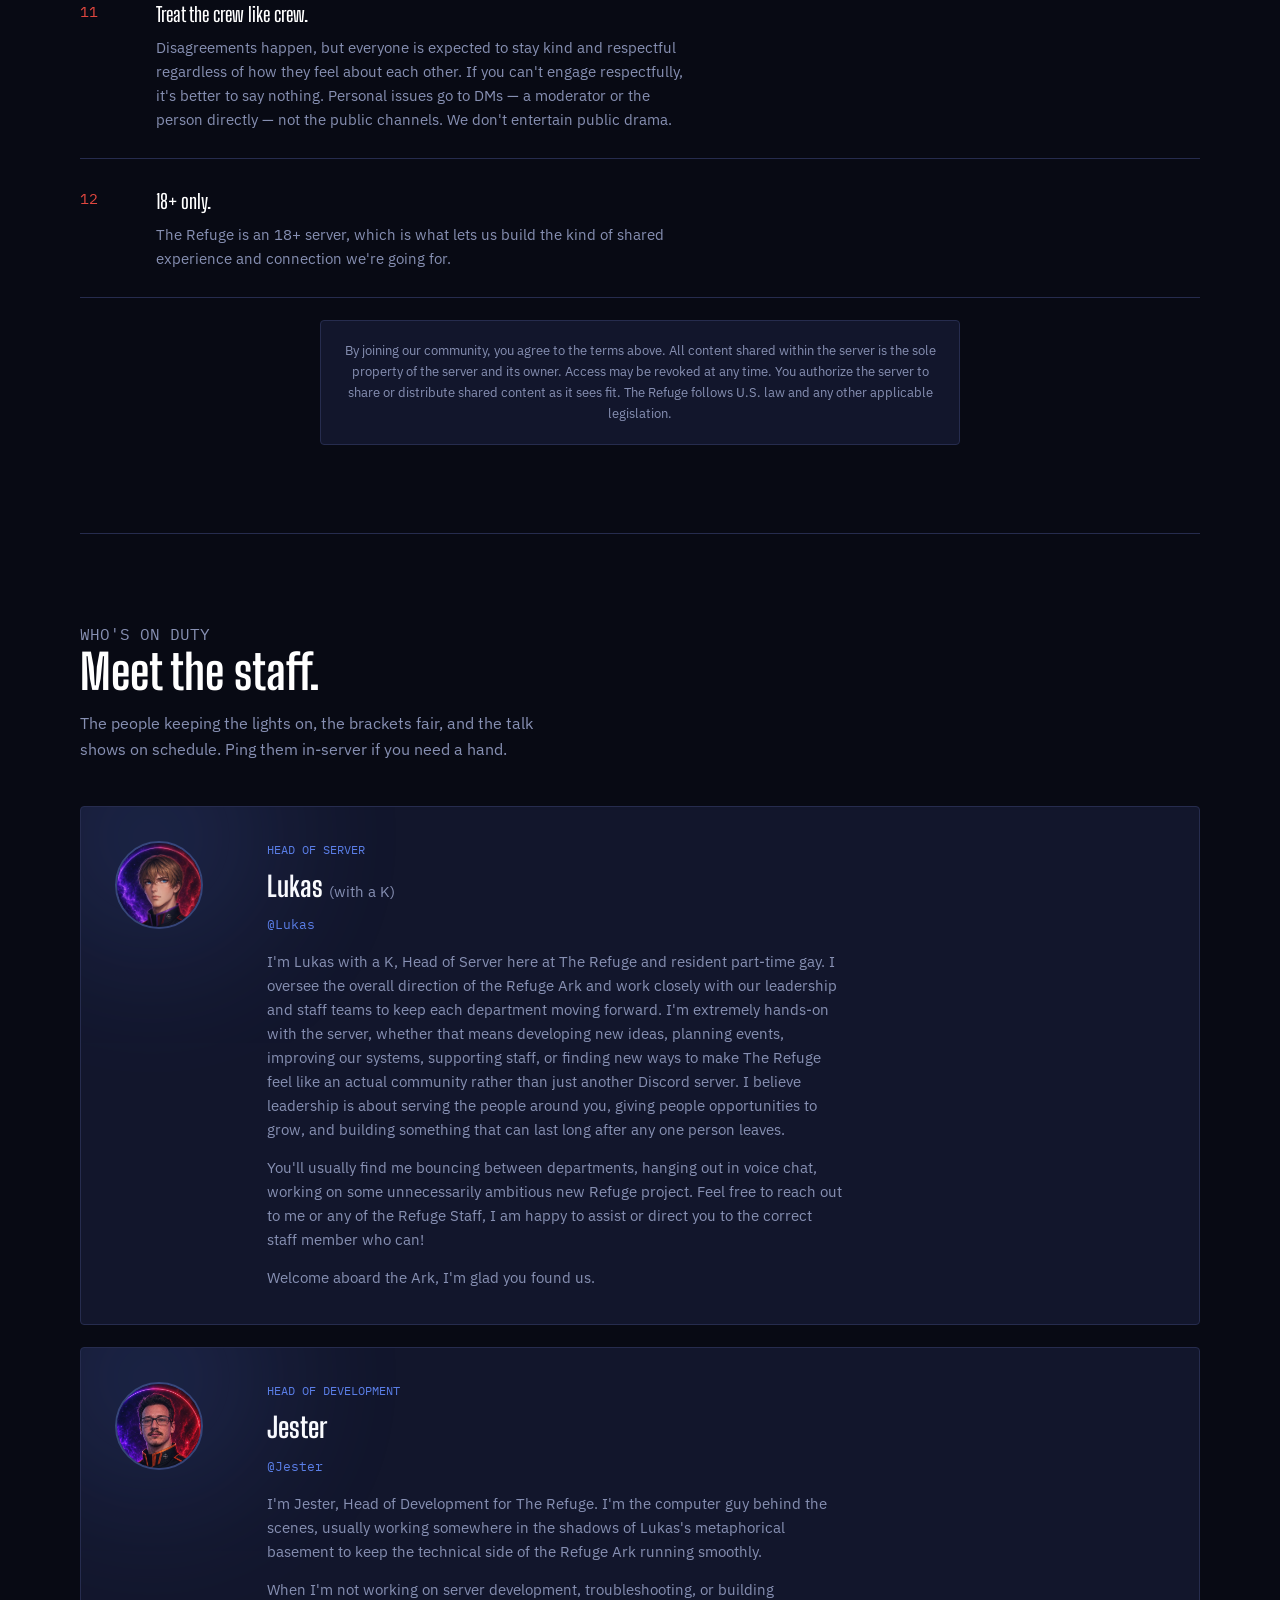
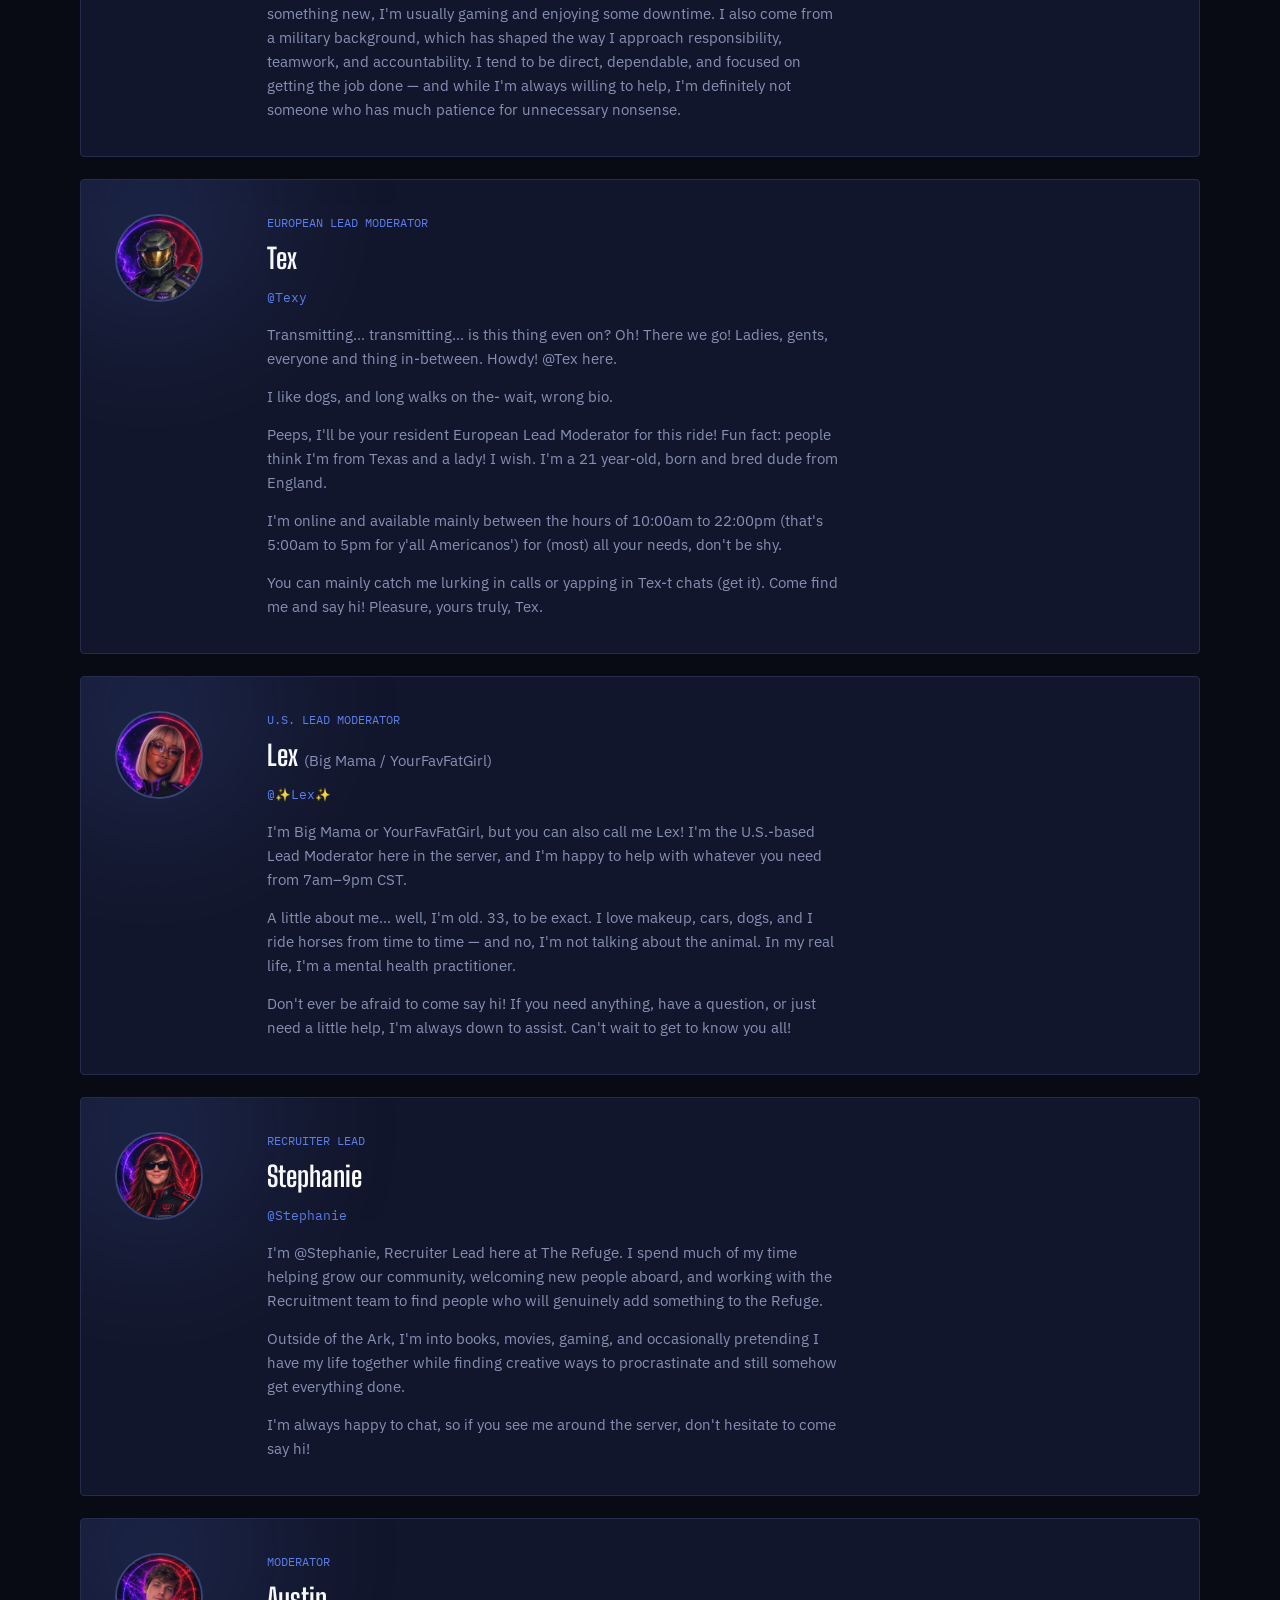
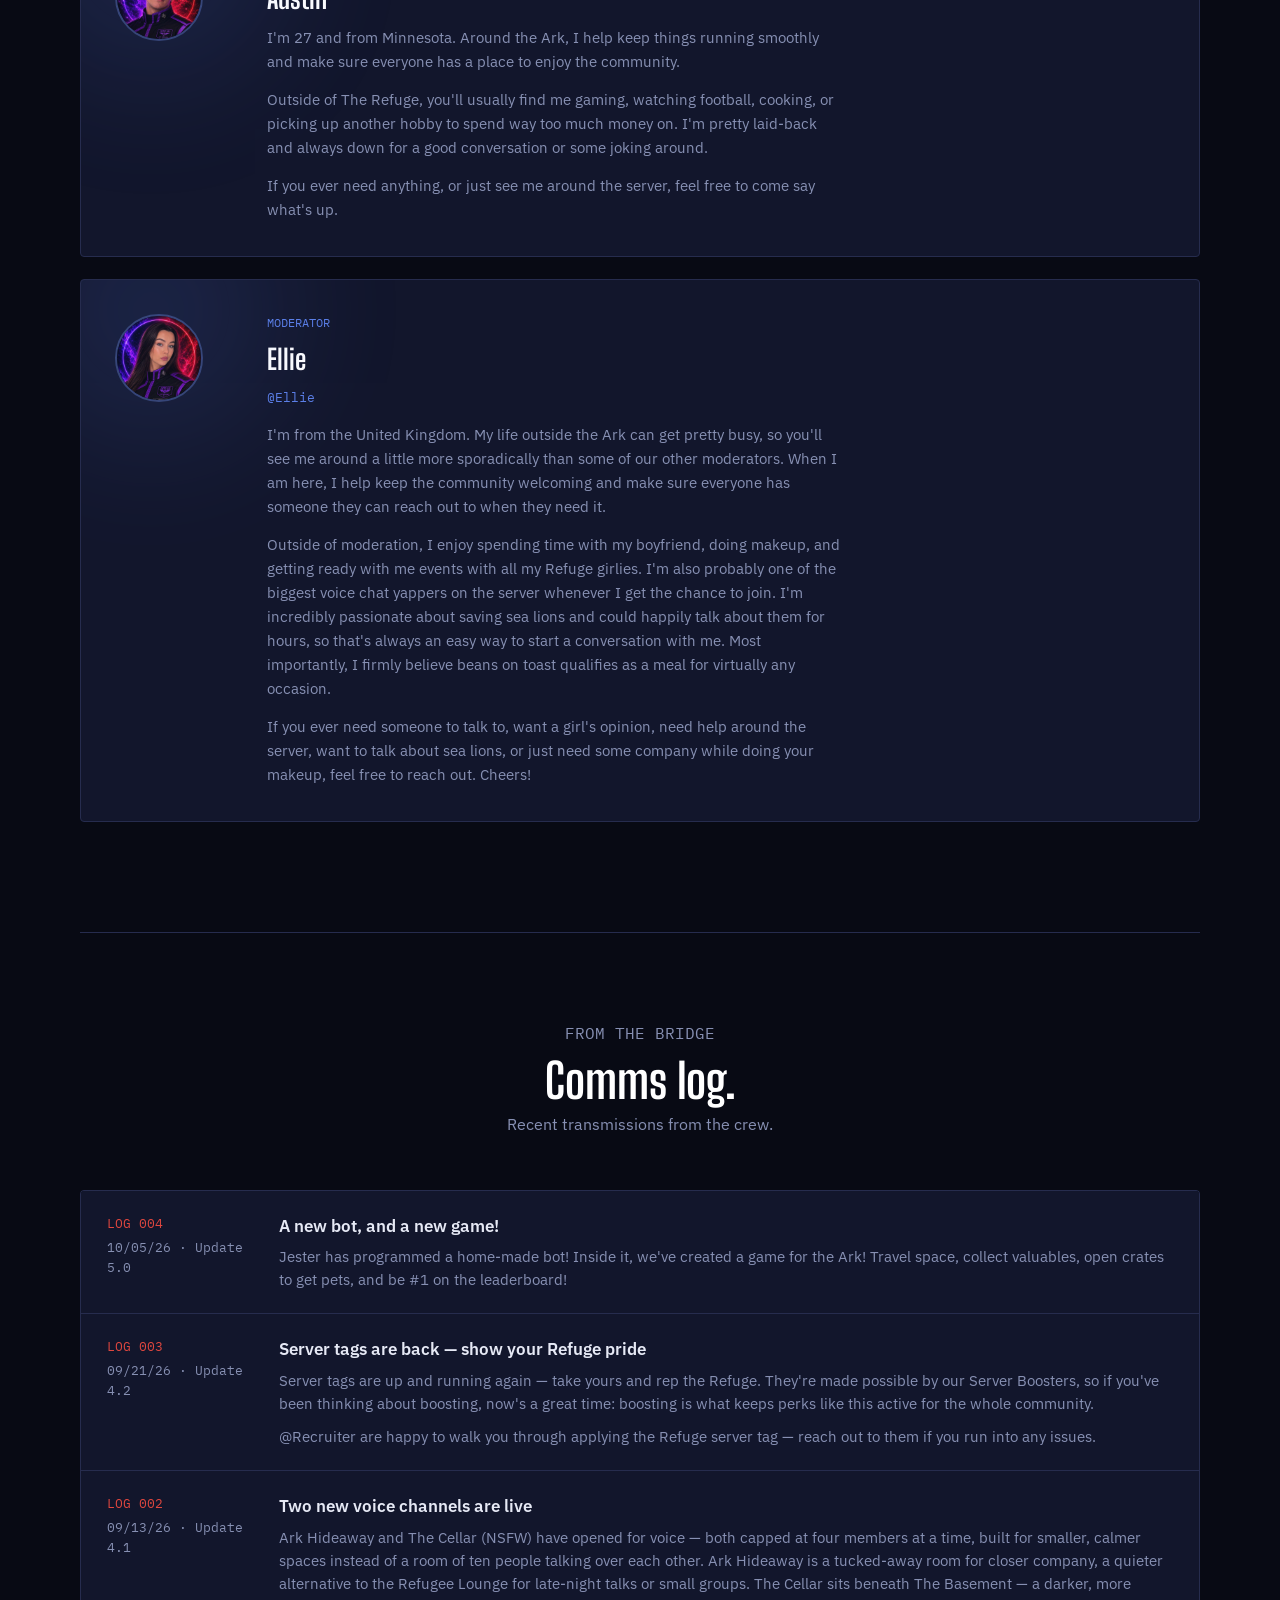
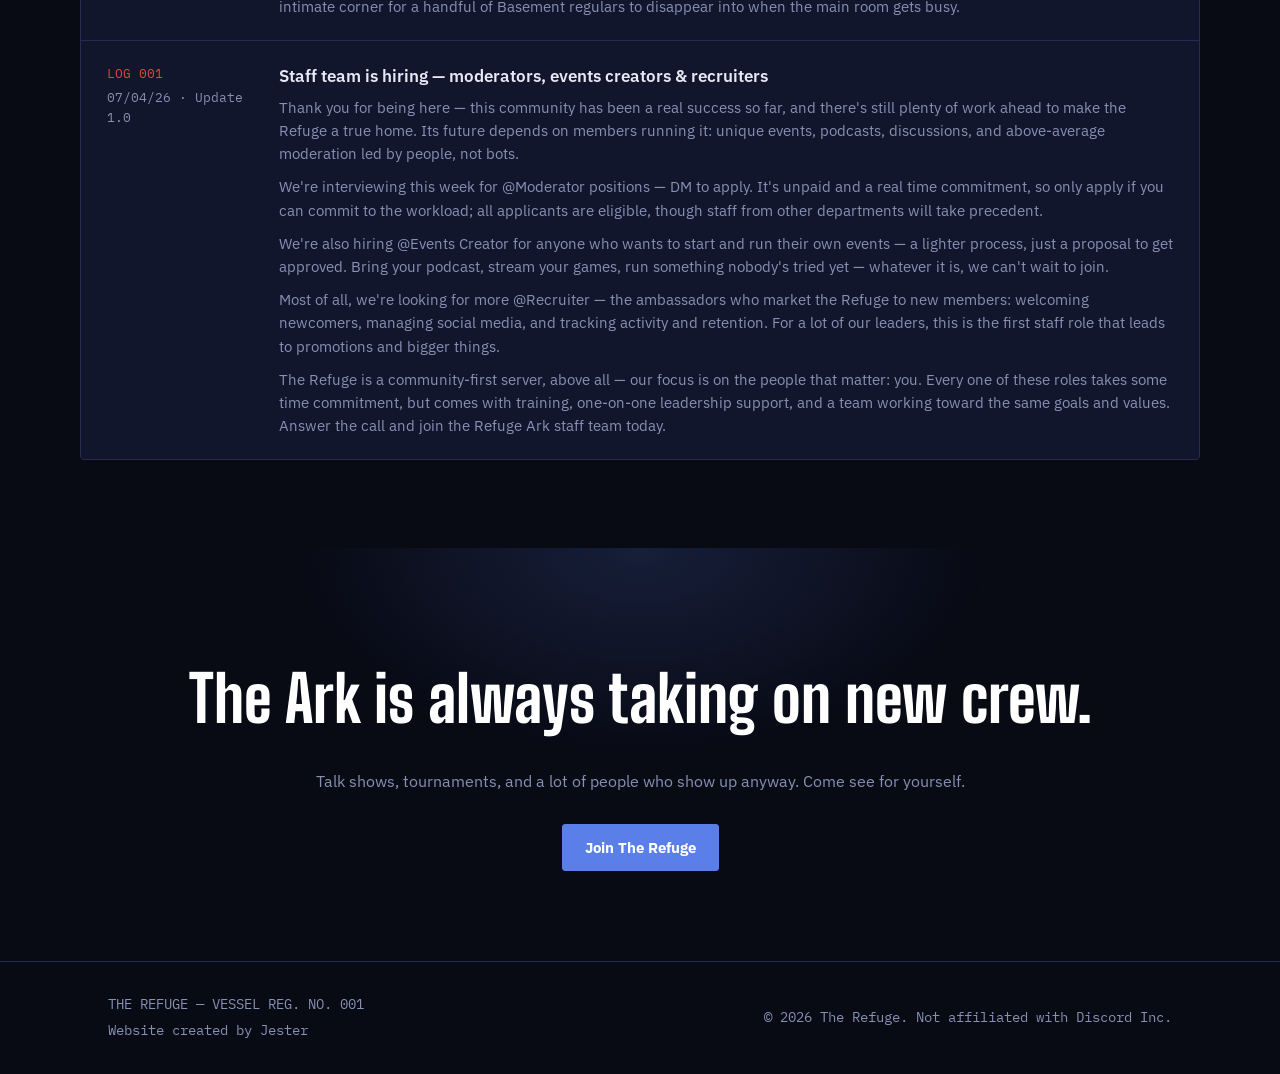
==== commit 650c76f7: "Merge Talk Shows and Tournaments into a single Community Events card Co-Authored-By: Claude Opus 5.5" ====
--- a/index.html
+++ b/index.html
@@ -283,6 +283,7 @@
   /* ---------- Responsive ---------- */
   @media (max-width:860px){
     .navlinks{display:none;}
+    section.band{padding-left:20px; padding-right:20px;}  /* keep text off the screen edges */
     .about-grid{grid-template-columns:1fr; gap:36px;}
     .deck-grid{grid-template-columns:1fr;}
     .crew-grid{grid-template-columns:1fr 1fr;}
@@ -290,7 +291,7 @@
     .log-entry{grid-template-columns:1fr; gap:6px;}
     #programs img[alt="The Events"]{transform:none !important;}
     .reg-head{flex-direction:column; align-items:flex-start !important; text-align:left;}
-    .reg-head img[alt="Server Rules"]{margin-top:18px;}
+    .reg-head img[alt="Server Rules"]{margin-top:18px; align-self:center;}
     .hull-diagram.wrap{overflow:visible; padding:0 16px 8px !important;}
     .hull-diagram svg{width:100%; height:auto; margin:0 auto;}
   }
@@ -298,7 +299,7 @@
     .crew-grid{grid-template-columns:1fr;}
     .staff-grid{grid-template-columns:1fr;}
     .hero{padding:64px 0 44px;}
-    section.band{padding:64px 0;}
+    section.band{padding:64px 16px;}
     .reg-item{grid-template-columns:36px 1fr;}
     #log .section-tag,
     #log .section-head p{transform:none !important;}
@@ -460,26 +461,14 @@
     <div class="section-head" style="text-align:center; margin-left:auto; margin-right:auto;">
       <p class="section-tag">SHIP DIRECTORY</p>
       <img src="[data-uri]" alt="The Events" style="display:block; margin:0 auto 18px; width:180px; height:180px; border-radius:50%; transform:translateX(-36px);">
-      <p style="text-align:center;">Everything on the Refuge happens on one of three decks. Drop in on whichever one's calling you tonight.</p>
-    </div>
-    <div class="deck-grid">
-      <div class="deck-card">
+      <p style="text-align:center;">Everything on the Refuge happens in the Commons. Drop in whenever it's calling you.</p>
+    </div>
+    <div class="deck-grid" style="grid-template-columns:1fr; max-width:620px; margin:0 auto;">
+      <div class="deck-card" style="text-align:center;">
         <div class="glow"></div>
-        <p class="deck-id">DECK A · BROADCAST</p>
-        <h3>Talk Shows</h3>
-        <p>Weekly voice shows, hosted by crew, covering whatever the fleet's talking about. Pull up a seat or call in.</p>
-      </div>
-      <div class="deck-card">
-        <div class="glow"></div>
-        <p class="deck-id">DECK B · ARENA</p>
-        <h3>Tournaments</h3>
-        <p>Bracketed tournaments across games, run by the events team, with a leaderboard the whole ship can see.</p>
-      </div>
-      <div class="deck-card">
-        <div class="glow"></div>
-        <p class="deck-id">DECK C · COMMONS</p>
+        <p class="deck-id" style="max-width:none;">DECK A · COMMONS</p>
         <h3>Community Events</h3>
-        <p>Game nights, watch parties, and the occasional experiment nobody planned three months ahead.</p>
+        <p style="max-width:none;">Game nights, watch parties, and the occasional experiment nobody planned three months ahead. When the crew runs a talk show or a tournament, it happens here too.</p>
       </div>
     </div>
   </section>
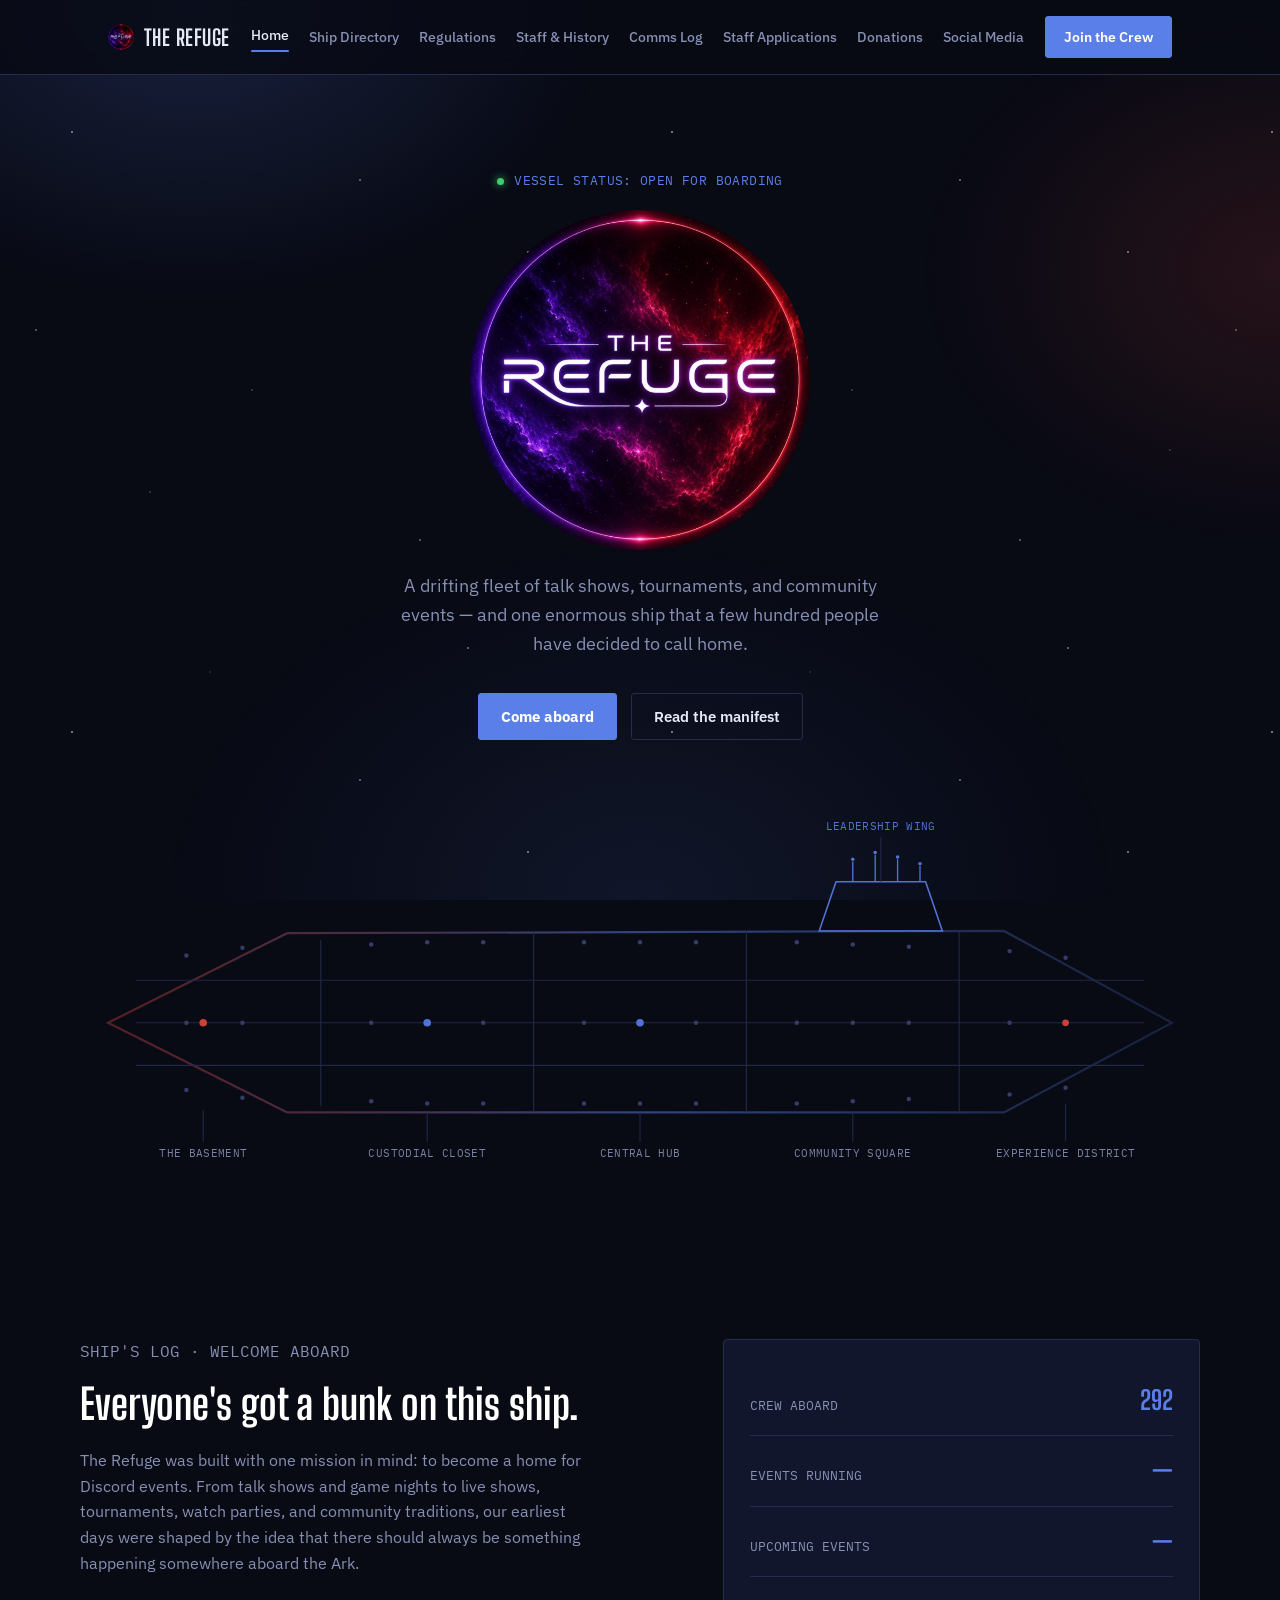
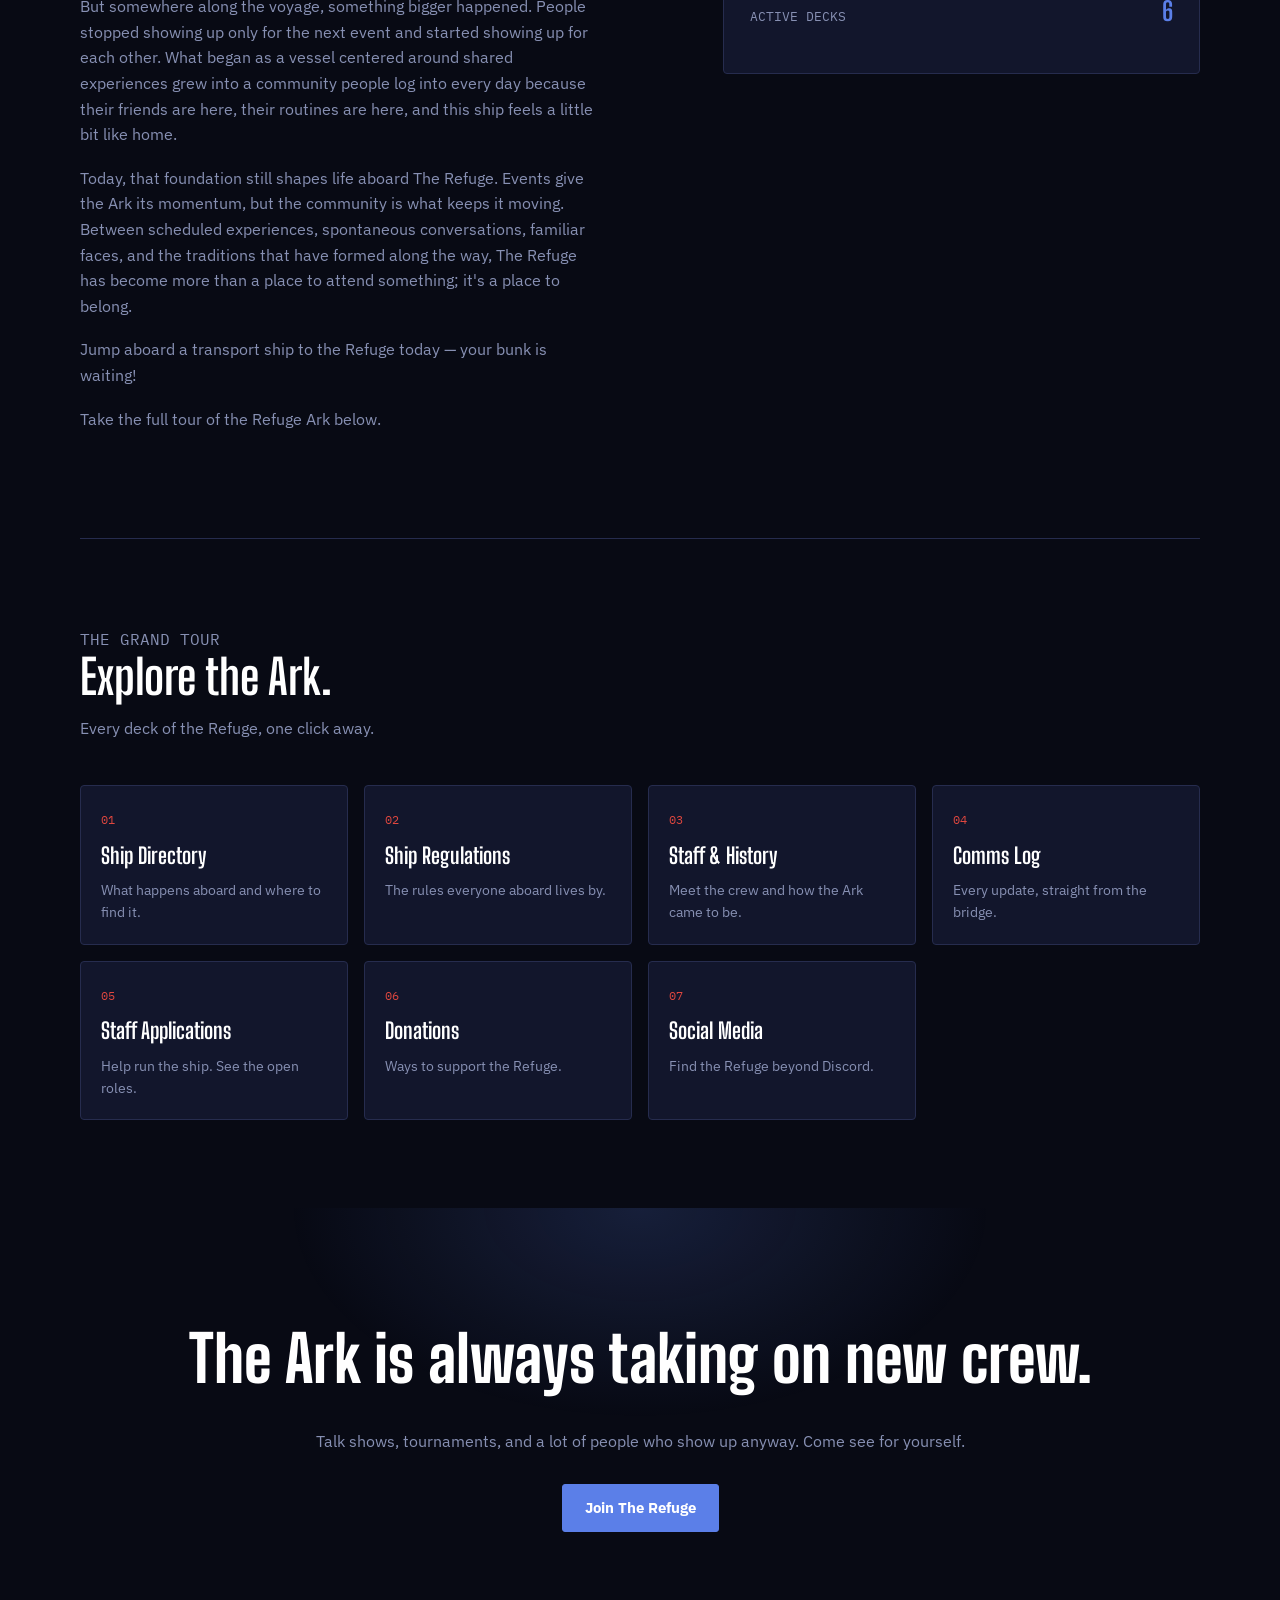
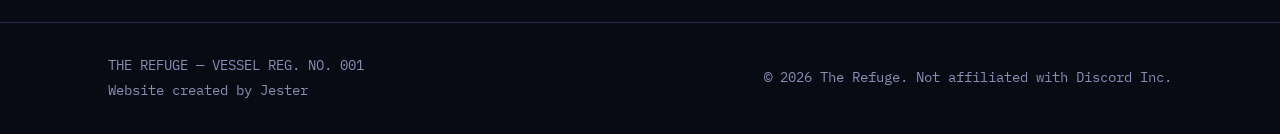
==== commit 03b16d75: "Split the site into 8 pages with shared styles, nav and mobile menu Home, Ship Directory, Regulation" ====
--- a/index.html
+++ b/index.html
@@ -4,319 +4,12 @@
 <meta charset="UTF-8">
 <meta name="viewport" content="width=device-width, initial-scale=1, viewport-fit=cover">
 <title>The Refuge</title>
+<meta name="description" content="The Refuge: a Discord community built around events, and the people who stayed for each other.">
+<link rel="icon" href="assets/icon.jpg">
 <link rel="preconnect" href="https://fonts.googleapis.com">
 <link rel="preconnect" href="https://fonts.gstatic.com" crossorigin>
 <link href="https://fonts.googleapis.com/css2?family=Big+Shoulders+Display:wght@500;600;700;800&family=IBM+Plex+Sans:wght@400;500;600&family=IBM+Plex+Mono:wght@400;500&family=Orbitron:wght@600;700;800;900&display=swap" rel="stylesheet">
-<style>
-  :root{
-    --void:#080a14;
-    --void-2:#10142a;
-    --panel:#12162c;
-    --panel-border:#262c4e;
-    --blue:#5b7fe8;
-    --blue-soft:#33406e;
-    --blue-dim:#1c223f;
-    --red:#e0473f;
-    --red-soft:#5c2a26;
-    --text:#e6e9f5;
-    --muted:#8790b3;
-    --white:#ffffff;
-    --font-display:'Big Shoulders Display', sans-serif;
-    --font-body:'IBM Plex Sans', sans-serif;
-    --font-mono:'IBM Plex Mono', monospace;
-    box-sizing:border-box;
-    padding-top:env(safe-area-inset-top,0px);
-    padding-bottom:env(safe-area-inset-bottom,0px);
-  }
-  *{box-sizing:border-box;}
-  html{scroll-behavior:smooth; scroll-padding-top:calc(72px + env(safe-area-inset-top,0px)); height:100%;}
-  body{
-    margin:0;
-    background:var(--void);
-    color:var(--text);
-    font-family:var(--font-body);
-    line-height:1.6;
-    -webkit-font-smoothing:antialiased;
-    overflow-x:hidden;
-    min-height:100%;
-  }
-  @media (prefers-reduced-motion: reduce){
-    *{animation-duration:0.01ms !important; animation-iteration-count:1 !important; transition-duration:0.01ms !important; scroll-behavior:auto !important;}
-  }
-
-  a{color:inherit;}
-  img,svg{max-width:100%;display:block;}
-  .wrap{max-width:1120px; margin:0 auto; padding:0 28px;}
-  section{position:relative;}
-
-  /* ---------- Starfield backdrop ---------- */
-  .stars{
-    position:fixed; inset:0; z-index:-2; pointer-events:none;
-    background-color:var(--void);
-    background-image:
-      radial-gradient(1.5px 1.5px at 12% 22%, rgba(230,233,245,0.9), transparent),
-      radial-gradient(1.5px 1.5px at 78% 8%, rgba(230,233,245,0.7), transparent),
-      radial-gradient(1px 1px at 42% 65%, rgba(230,233,245,0.6), transparent),
-      radial-gradient(1.5px 1.5px at 88% 42%, rgba(230,233,245,0.8), transparent),
-      radial-gradient(1px 1px at 25% 82%, rgba(230,233,245,0.5), transparent),
-      radial-gradient(1.5px 1.5px at 60% 30%, rgba(230,233,245,0.7), transparent),
-      radial-gradient(1px 1px at 95% 75%, rgba(230,233,245,0.5), transparent),
-      radial-gradient(1.5px 1.5px at 6% 55%, rgba(230,233,245,0.6), transparent),
-      radial-gradient(1px 1px at 35% 12%, rgba(230,233,245,0.4), transparent),
-      radial-gradient(1.5px 1.5px at 70% 90%, rgba(230,233,245,0.6), transparent);
-    background-repeat:repeat;
-    background-size:600px 600px;
-  }
-  .nebula{
-    position:fixed; inset:0; z-index:-1; pointer-events:none;
-    background:
-      radial-gradient(700px 500px at 15% 0%, rgba(91,127,232,0.20), transparent 60%),
-      radial-gradient(600px 460px at 100% 30%, rgba(224,71,63,0.14), transparent 60%),
-      radial-gradient(800px 600px at 50% 100%, rgba(91,127,232,0.10), transparent 60%);
-  }
-
-  /* ---------- Nav ---------- */
-  header{
-    position:sticky; top:0; z-index:50;
-    padding-top:env(safe-area-inset-top,0px);
-    background:rgba(8,10,20,0.82);
-    backdrop-filter:blur(10px);
-    border-bottom:1px solid var(--panel-border);
-  }
-  nav{
-    display:flex; align-items:center; justify-content:space-between;
-    max-width:1120px; margin:0 auto; padding:16px 28px;
-  }
-  .brand{display:flex; align-items:center; gap:10px; font-family:var(--font-display); font-weight:700; font-size:22px; letter-spacing:0.02em; text-decoration:none;}
-  .brand-mark{width:26px; height:26px; flex-shrink:0; border-radius:50%; object-fit:cover;}
-  .navlinks{display:flex; align-items:center; gap:28px; list-style:none; margin:0; padding:0;}
-  .navlinks a{
-    text-decoration:none; color:var(--muted); font-size:14.5px; font-weight:500;
-    transition:color .15s ease;
-  }
-  .navlinks a:hover, .navlinks a:focus-visible{color:var(--text);}
-  .join-btn{
-    display:inline-flex; align-items:center; gap:8px;
-    background:var(--blue); color:var(--white); text-decoration:none;
-    padding:9px 18px; border-radius:3px; font-weight:600; font-size:14px;
-    border:1px solid var(--blue);
-    transition:background .15s ease, transform .15s ease;
-    white-space:nowrap;
-  }
-  .join-btn:hover{background:#4a6bd1;}
-  .join-btn:focus-visible, a:focus-visible, button:focus-visible{outline:2px solid var(--blue); outline-offset:2px;}
-  .menu-toggle{display:none;}
-
-  /* ---------- Hero ---------- */
-  .hero{
-    padding:96px 0 60px;
-    position:relative;
-  }
-  .hero-inner{
-    max-width:760px;
-  }
-  .eyebrow{
-    font-family:var(--font-mono); font-size:13px; color:var(--blue);
-    letter-spacing:0.03em; margin:0 0 18px; display:flex; align-items:center; gap:10px;
-  }
-  .eyebrow .dot{width:7px; height:7px; border-radius:50%; background:#3ecf6b; box-shadow:0 0 8px #3ecf6b; flex-shrink:0;}
-  h1.title{
-    font-family:'Orbitron', var(--font-display), sans-serif; font-weight:800;
-    font-size:clamp(48px, 9.5vw, 100px);
-    line-height:1; margin:0 0 22px; letter-spacing:0.03em;
-    color:var(--white);
-  }
-  h1.title span{color:var(--blue);}
-  .hero p.lead{
-    font-size:18px; color:var(--muted); max-width:520px; margin:0 0 34px;
-  }
-  .hero-ctas{display:flex; gap:14px; flex-wrap:wrap;}
-  .btn-ghost{
-    display:inline-flex; align-items:center; gap:8px;
-    padding:11px 22px; border-radius:3px; text-decoration:none;
-    border:1px solid var(--panel-border); color:var(--text); font-weight:600; font-size:14.5px;
-    transition:border-color .15s ease, background .15s ease;
-  }
-  .btn-ghost:hover{border-color:var(--blue); background:var(--blue-dim);}
-  .btn-primary{
-    display:inline-flex; align-items:center; gap:8px;
-    padding:11px 22px; border-radius:3px; text-decoration:none;
-    background:var(--blue); color:var(--white); font-weight:700; font-size:14.5px;
-    border:1px solid var(--blue);
-    transition:background .15s ease;
-  }
-  .btn-primary:hover{background:#4a6bd1;}
-
-  .hull-diagram{
-    margin-top:64px; opacity:0.9;
-  }
-
-  /* ---------- Section headers ---------- */
-  .section-head{max-width:560px; margin:0 0 44px;}
-  .section-tag{font-family:var(--font-mono); font-size:12.5px; color:var(--red); margin:0 0 10px;}
-  .section-head h2{
-    font-family:var(--font-display); font-weight:700; font-size:clamp(34px,4.5vw,48px);
-    margin:0 0 14px; color:var(--white); line-height:1.02;
-  }
-  .section-head p{color:var(--muted); font-size:16px; margin:0; max-width:480px;}
-
-  section.band{padding:88px 0;}
-  section.band + section.band{border-top:1px solid var(--panel-border);}
-
-  /* ---------- About ---------- */
-  .about-grid{display:grid; grid-template-columns:1.1fr 0.9fr; gap:60px; align-items:start;}
-  .about-grid p{color:var(--muted); font-size:16px; margin:0 0 18px; max-width:52ch;}
-  .about-grid p strong{color:var(--muted); font-weight:400;}
-  .stat-panel{
-    background:var(--panel); border:1px solid var(--panel-border); border-radius:4px; padding:26px;
-  }
-  .stat-row{display:flex; justify-content:space-between; align-items:baseline; padding:14px 0; border-bottom:1px solid var(--panel-border);}
-  .stat-row:last-child{border-bottom:none;}
-  .stat-label{font-family:var(--font-mono); font-size:12.5px; color:var(--muted);}
-  .stat-value{font-family:var(--font-display); font-weight:700; font-size:26px; color:var(--blue);}
-
-  /* ---------- Programs / decks ---------- */
-  .deck-grid{display:grid; grid-template-columns:repeat(3,1fr); gap:22px;}
-  .deck-card{
-    background:var(--panel); border:1px solid var(--panel-border); border-radius:4px;
-    padding:28px 24px; position:relative; overflow:hidden;
-  }
-  .deck-id{font-family:var(--font-mono); font-size:12.5px; color:var(--red); margin:0 0 20px;}
-  .deck-card h3{font-family:var(--font-display); font-weight:700; font-size:26px; margin:0 0 12px; color:var(--white);}
-  .deck-card p{color:var(--muted); font-size:14.5px; margin:0; max-width:32ch;}
-  .deck-card .glow{
-    position:absolute; width:180px; height:180px; border-radius:50%; filter:blur(50px);
-    top:-70px; right:-70px; opacity:0.35; pointer-events:none;
-  }
-  .deck-card:nth-child(1) .glow{background:var(--blue);}
-  .deck-card:nth-child(2) .glow{background:var(--red);}
-  .deck-card:nth-child(3) .glow{background:var(--blue);}
-
-  /* ---------- Regulations ---------- */
-  .reg-list{list-style:none; margin:0; padding:0; counter-reset:reg;}
-  .reg-item{
-    counter-increment:reg;
-    display:grid; grid-template-columns:56px 1fr; gap:20px;
-    padding:26px 0; border-top:1px solid var(--panel-border);
-  }
-  .reg-item:last-child{border-bottom:1px solid var(--panel-border);}
-  .reg-item::before{
-    content:counter(reg, decimal-leading-zero);
-    font-family:var(--font-mono); font-size:15px; color:var(--red); padding-top:2px;
-  }
-  .reg-item h4{margin:0 0 6px; font-family:var(--font-display); font-weight:600; font-size:20px; color:var(--white);}
-  .reg-item p{margin:0; color:var(--muted); font-size:15px; max-width:60ch;}
-  .reg-terms{margin:22px auto 0; padding:20px 22px; background:var(--panel); border:1px solid var(--panel-border); border-radius:4px; color:var(--muted); font-size:13px; line-height:1.6; max-width:80ch; text-align:center;}
-
-  /* ---------- Crew ---------- */
-  .crew-grid{display:grid; grid-template-columns:repeat(3,1fr); gap:20px;}
-  .crew-card{
-    background:var(--panel); border:1px solid var(--panel-border); border-radius:4px; padding:22px;
-    display:flex; gap:16px; align-items:center;
-  }
-  .crew-avatar{
-    width:52px; height:52px; border-radius:50%; flex-shrink:0;
-    display:flex; align-items:center; justify-content:center;
-    font-family:var(--font-display); font-weight:700; font-size:18px; color:var(--white);
-    background:linear-gradient(135deg, var(--blue), var(--red));
-  }
-  .crew-role{font-family:var(--font-mono); font-size:11.5px; color:var(--blue); margin:0 0 4px;}
-  .crew-name{margin:0; font-weight:600; font-size:15.5px; color:var(--text);}
-
-  .staff-grid{display:grid; grid-template-columns:repeat(3,1fr); gap:20px;}
-  .staff-card{
-    background:var(--panel); border:1px solid var(--panel-border); border-radius:4px; padding:24px;
-  }
-  .staff-card .crew-avatar{margin-bottom:14px;}
-  .staff-card .crew-role{margin:0 0 4px;}
-  .staff-card .crew-name{margin:0 0 10px;}
-  .staff-bio{margin:0 0 12px; color:var(--muted); font-size:14px; max-width:34ch;}
-  .staff-handle{margin:0; font-family:var(--font-mono); font-size:12.5px; color:var(--blue);}
-
-  .staff-featured{
-    display:grid; grid-template-columns:120px 1fr; gap:32px;
-    background:var(--panel); border:1px solid var(--panel-border); border-radius:4px;
-    padding:34px; margin-bottom:22px; position:relative; overflow:hidden;
-  }
-  .staff-featured::before{
-    content:''; position:absolute; width:260px; height:260px; border-radius:50%;
-    background:var(--blue); opacity:0.14; filter:blur(70px); top:-100px; left:-60px; pointer-events:none;
-  }
-  .featured-avatar{width:88px; height:88px; font-size:30px;}
-  .featured-avatar-img{
-    width:88px; height:88px; border-radius:50%; object-fit:cover; object-position:top center;
-    border:2px solid var(--blue-soft); flex-shrink:0;
-  }
-  .featured-name{font-family:var(--font-display); font-weight:700; font-size:28px; margin:0 0 6px !important; color:var(--white);}
-  .featured-sub{font-family:var(--font-body); font-weight:400; font-size:15px; color:var(--muted);}
-  .featured-body .staff-handle{margin-bottom:16px;}
-  .featured-bio{margin:0 0 14px; color:var(--muted); font-size:15px; max-width:64ch; position:relative;}
-  .featured-bio:last-child{margin-bottom:0;}
-
-  /* ---------- Comms log ---------- */
-  .log-list{display:flex; flex-direction:column; gap:1px; background:var(--panel-border); border:1px solid var(--panel-border); border-radius:4px; overflow:hidden;}
-  .log-entry{background:var(--panel); padding:22px 26px; display:grid; grid-template-columns:150px 1fr; gap:22px;}
-  .log-meta{font-family:var(--font-mono); font-size:12.5px; color:var(--muted);}
-  .log-meta .log-tag{color:var(--red); display:block; margin-bottom:4px;}
-  .log-entry h4{margin:0 0 6px; font-size:16.5px; font-weight:600; color:var(--text);}
-  .log-entry p{margin:0; color:var(--muted); font-size:14.5px;}
-  .log-entry p + p{margin-top:10px;}
-  .log-entry ul{margin:8px 0 0; padding-left:18px; color:var(--muted); font-size:14.5px;}
-  .log-entry ul li{margin-bottom:4px;}
-  .log-entry ul li:last-child{margin-bottom:0;}
-
-  /* ---------- Footer / final CTA ---------- */
-  .final-cta{
-    padding:100px 0 90px; text-align:center;
-    background:
-      radial-gradient(500px 300px at 50% 0%, rgba(91,127,232,0.18), transparent 70%);
-  }
-  .final-cta h2{
-    font-family:var(--font-display); font-weight:800; font-size:clamp(36px,6vw,64px);
-    margin:0 0 18px; color:var(--white);
-  }
-  .final-cta p{color:var(--muted); font-size:16px; margin:0 0 30px;}
-  footer{border-top:1px solid var(--panel-border); padding:32px 0; padding-bottom:calc(32px + env(safe-area-inset-bottom,0px));}
-  .footer-row{display:flex; justify-content:space-between; align-items:center; flex-wrap:wrap; gap:12px;}
-  .footer-row p{margin:0; color:var(--muted); font-size:13.5px; font-family:var(--font-mono);}
-
-  /* ---------- Responsive ---------- */
-  @media (max-width:860px){
-    .navlinks{display:none;}
-    section.band{padding-left:20px; padding-right:20px;}  /* keep text off the screen edges */
-    .about-grid{grid-template-columns:1fr; gap:36px;}
-    .deck-grid{grid-template-columns:1fr;}
-    .crew-grid{grid-template-columns:1fr 1fr;}
-    .staff-grid{grid-template-columns:1fr 1fr;}
-    .log-entry{grid-template-columns:1fr; gap:6px;}
-    #programs img[alt="The Events"]{transform:none !important;}
-    .reg-head{flex-direction:column; align-items:flex-start !important; text-align:left;}
-    .reg-head img[alt="Server Rules"]{margin-top:18px; align-self:center;}
-    .hull-diagram.wrap{overflow:visible; padding:0 16px 8px !important;}
-    .hull-diagram svg{width:100%; height:auto; margin:0 auto;}
-  }
-  @media (max-width:520px){
-    .crew-grid{grid-template-columns:1fr;}
-    .staff-grid{grid-template-columns:1fr;}
-    .hero{padding:64px 0 44px;}
-    section.band{padding:64px 16px;}
-    .reg-item{grid-template-columns:36px 1fr;}
-    #log .section-tag,
-    #log .section-head p{transform:none !important;}
-  }
-
-  @media (max-width:600px){
-    .staff-featured{grid-template-columns:1fr; text-align:left;}
-    .featured-avatar{margin-bottom:6px;}
-  }
-  @media (max-width:600px){
-    .hull-diagram svg text{font-size:16px; letter-spacing:0;}  /* keep deck names readable when the ship shrinks */
-  }
-  ::selection{background:var(--blue); color:var(--white);}
-
-  /* wide content safety */
-  .scroll-x{overflow-x:auto;}
-</style>
+<link rel="stylesheet" href="assets/style.css">
 </head>
 <body>
 
@@ -324,20 +17,40 @@
 <div class="nebula" aria-hidden="true"></div>
 
 <header>
-  <nav>
-    <a class="brand" href="#top">
-<img class="brand-mark" src="[data-uri]" alt="The Refuge server icon">
+  <nav aria-label="Main">
+    <a class="brand" href="index.html">
+      <img class="brand-mark" src="assets/icon.jpg" alt="The Refuge server icon">
       THE REFUGE
     </a>
     <ul class="navlinks">
-      <li><a href="#about">Welcome Aboard</a></li>
-      <li><a href="#programs">Programs</a></li>
-      <li><a href="#regulations">Regulations</a></li>
-      <li><a href="#staff">Meet the Staff</a></li>
-      <li><a href="#log">Comms Log</a></li>
+      <li><a href="index.html" aria-current="page">Home</a></li>
+      <li><a href="directory.html">Ship Directory</a></li>
+      <li><a href="regulations.html">Regulations</a></li>
+      <li><a href="staff.html">Staff & History</a></li>
+      <li><a href="log.html">Comms Log</a></li>
+      <li><a href="apply.html">Staff Applications</a></li>
+      <li><a href="donate.html">Donations</a></li>
+      <li><a href="socials.html">Social Media</a></li>
     </ul>
-    <a class="join-btn" href="https://discord.gg/RWwkpZxaM5" target="_blank" rel="noopener">Join the Crew</a>
+    <div class="nav-right">
+      <a class="join-btn" href="https://discord.gg/RWwkpZxaM5" target="_blank" rel="noopener">Join the Crew</a>
+      <button class="menu-toggle" type="button" aria-label="Menu" aria-expanded="false" aria-controls="mobile-menu">
+        <svg viewBox="0 0 24 24" fill="none" stroke="currentColor" stroke-width="2" stroke-linecap="round"><path d="M4 7h16M4 12h16M4 17h16"/></svg>
+      </button>
+    </div>
   </nav>
+  <div class="mobile-menu" id="mobile-menu">
+    <ul>
+      <li><a href="index.html" aria-current="page">Home</a></li>
+      <li><a href="directory.html">Ship Directory</a></li>
+      <li><a href="regulations.html">Regulations</a></li>
+      <li><a href="staff.html">Staff & History</a></li>
+      <li><a href="log.html">Comms Log</a></li>
+      <li><a href="apply.html">Staff Applications</a></li>
+      <li><a href="donate.html">Donations</a></li>
+      <li><a href="socials.html">Social Media</a></li>
+    </ul>
+  </div>
 </header>
 
 <main id="top">
@@ -345,11 +58,11 @@
   <section class="hero wrap">
     <div class="hero-inner" style="margin-left:auto; margin-right:auto; text-align:center;">
       <p class="eyebrow" style="justify-content:center;"><span class="dot"></span>VESSEL STATUS: OPEN FOR BOARDING</p>
-      <img src="[data-uri]" alt="The Refuge" style="display:block; margin:0 auto 22px; width:min(340px, 70vw); height:auto; border-radius:50%;">
+      <img src="assets/refuge.jpg" alt="The Refuge" style="display:block; margin:0 auto 22px; width:min(340px, 70vw); height:auto; border-radius:50%;">
       <p class="lead" style="margin-left:auto; margin-right:auto;">A drifting fleet of talk shows, tournaments, and community events — and one enormous ship that a few hundred people have decided to call home.</p>
       <div class="hero-ctas" style="justify-content:center;">
         <a class="btn-primary" href="https://discord.gg/RWwkpZxaM5" target="_blank" rel="noopener">Come aboard</a>
-        <a class="btn-ghost" href="#regulations">Read the manifest</a>
+        <a class="btn-ghost" href="regulations.html">Read the manifest</a>
       </div>
     </div>
 
@@ -446,7 +159,7 @@
         <p>But somewhere along the voyage, something bigger happened. People stopped showing up only for the next event and started showing up for each other. What began as a vessel centered around shared experiences grew into <strong>a community people log into every day because their friends are here, their routines are here, and this ship feels a little bit like home.</strong></p>
         <p>Today, that foundation still shapes life aboard The Refuge. Events give the Ark its momentum, but the community is what keeps it moving. Between scheduled experiences, spontaneous conversations, familiar faces, and the traditions that have formed along the way, The Refuge has become more than a place to attend something; it's a place to belong.</p>
         <p>Jump aboard a transport ship to the Refuge today — your bunk is waiting!</p>
-        <p>Below is the full tour of the Refuge Ark.</p>
+        <p>Take the full tour of the Refuge Ark below.</p>
       </div>
       <div class="stat-panel">
         <div class="stat-row"><span class="stat-label">CREW ABOARD</span><span class="stat-value" id="crew-count">292</span></div>
@@ -457,233 +170,48 @@
     </div>
   </section>
 
-  <section id="programs" class="band wrap">
-    <div class="section-head" style="text-align:center; margin-left:auto; margin-right:auto;">
-      <p class="section-tag">SHIP DIRECTORY</p>
-      <img src="[data-uri]" alt="The Events" style="display:block; margin:0 auto 18px; width:180px; height:180px; border-radius:50%; transform:translateX(-36px);">
-      <p style="text-align:center;">Everything on the Refuge happens in the Commons. Drop in whenever it's calling you.</p>
-    </div>
-    <div class="deck-grid" style="grid-template-columns:1fr; max-width:620px; margin:0 auto;">
-      <div class="deck-card" style="text-align:center;">
-        <div class="glow"></div>
-        <p class="deck-id" style="max-width:none;">DECK A · COMMONS</p>
-        <h3>Community Events</h3>
-        <p style="max-width:none;">Game nights, watch parties, and the occasional experiment nobody planned three months ahead. When the crew runs a talk show or a tournament, it happens here too.</p>
-      </div>
-    </div>
-  </section>
-
-  <section id="regulations" class="band wrap">
-    <div class="section-head reg-head" style="display:flex; align-items:center; justify-content:space-between; gap:32px; max-width:900px;">
-      <div>
-        <p class="section-tag">POSTED ON EVERY DECK</p>
-        <h2>Ship regulations.</h2>
-        <p>Short on purpose. Everyone aboard is expected to know these by heart.</p>
-      </div>
-      <img src="[data-uri]" alt="Server Rules" style="width:170px; height:170px; border-radius:50%; flex-shrink:0;">
-    </div>
-    <ul class="reg-list">
-      <li class="reg-item">
-        <div>
-          <h4>Aim for inclusivity.</h4>
-          <p>We don't discriminate on race, sexual orientation, disability, national origin, religion, or any other protected class. Bring your full self aboard.</p>
-        </div>
-      </li>
-      <li class="reg-item">
-        <div>
-          <h4>Protected speech, in the right space.</h4>
-          <p>NSFW content stays in age-restricted channels — the rest of the ship runs PG. The server itself is 18+, which is what makes that balance possible.</p>
-        </div>
-      </li>
-      <li class="reg-item">
-        <div>
-          <h4>Stay active.</h4>
-          <p>An active crew is what makes this community work. Going dark for too long may get you removed to make room for someone who'll show up.</p>
-        </div>
-      </li>
-      <li class="reg-item">
-        <div>
-          <h4>English only.</h4>
-          <p>All voice and text communication happens in English, so our staff can moderate properly.</p>
-        </div>
-      </li>
-      <li class="reg-item">
-        <div>
-          <h4>Staff have final say on membership.</h4>
-          <p>We can decline new members or revoke access and permissions at any time, for any reason, without needing to explain it.</p>
-        </div>
-      </li>
-      <li class="reg-item">
-        <div>
-          <h4>Girls'-club and boys'-club channels are protected spaces.</h4>
-          <p>girls-club is for members identifying as female, trans, or non-binary; boys-club is for members identifying as male, trans, or non-binary. Misrepresenting your identity to get into either results in heavy moderator action — please respect the privacy and purpose of these spaces.</p>
-        </div>
-      </li>
-      <li class="reg-item">
-        <div>
-          <h4>No spam or self-promotion.</h4>
-          <p>No server invites, ads, or unsolicited promo without staff permission — and that includes DMing other members links without their prior authorization. You may not solicit that authorization inside the server either. Violating this rule means a permanent ban.</p>
-        </div>
-      </li>
-      <li class="reg-item">
-        <div>
-          <h4>Zero tolerance for harassment, bullying, or doxxing.</h4>
-          <p>No insults or derogatory remarks about appearance, race, religion, or any other personal attribute. Doxxing — sharing someone's photos, screenshots, or identifying info without consent — is an immediate, permanent ban. Members choose for themselves what to share here.</p>
-        </div>
-      </li>
-      <li class="reg-item">
-        <div>
-          <h4>Handle sensitive topics with care.</h4>
-          <p>Our crew comes from a lot of different backgrounds. Potentially sensitive or controversial subjects belong in a voice channel or a DM, not text, where tone gets lost. Hostility over politics or religion won't be tolerated anywhere aboard.</p>
-        </div>
-      </li>
-      <li class="reg-item">
-        <div>
-          <h4>Drugs and substances, kept in bounds.</h4>
-          <p>Illegal drugs and other prohibited substances — including their use, display, sale, or distribution — aren't allowed anywhere on the server, camera or voice included. Alcohol and marijuana are the only exceptions, and only within designated 18+ NSFW spaces like The Basement, The Cellar, or the Red Room. Being intoxicated doesn't excuse disruptive, unsafe, or inappropriate behavior.</p>
-        </div>
-      </li>
-      <li class="reg-item">
-        <div>
-          <h4>Treat the crew like crew.</h4>
-          <p>Disagreements happen, but everyone is expected to stay kind and respectful regardless of how they feel about each other. If you can't engage respectfully, it's better to say nothing. Personal issues go to DMs — a moderator or the person directly — not the public channels. We don't entertain public drama.</p>
-        </div>
-      </li>
-      <li class="reg-item">
-        <div>
-          <h4>18+ only.</h4>
-          <p>The Refuge is an 18+ server, which is what lets us build the kind of shared experience and connection we're going for.</p>
-        </div>
-      </li>
-    </ul>
-    <p class="reg-terms">By joining our community, you agree to the terms above. All content shared within the server is the sole property of the server and its owner. Access may be revoked at any time. You authorize the server to share or distribute shared content as it sees fit. The Refuge follows U.S. law and any other applicable legislation.</p>
-  </section>
-
-  <section id="staff" class="band wrap">
+  <section id="tour" class="band wrap">
     <div class="section-head">
-      <p class="section-tag">WHO'S ON DUTY</p>
-      <h2>Meet the staff.</h2>
-      <p>The people keeping the lights on, the brackets fair, and the talk shows on schedule. Ping them in-server if you need a hand.</p>
-    </div>
-    <div class="staff-featured">
-      <img class="featured-avatar-img" src="[data-uri]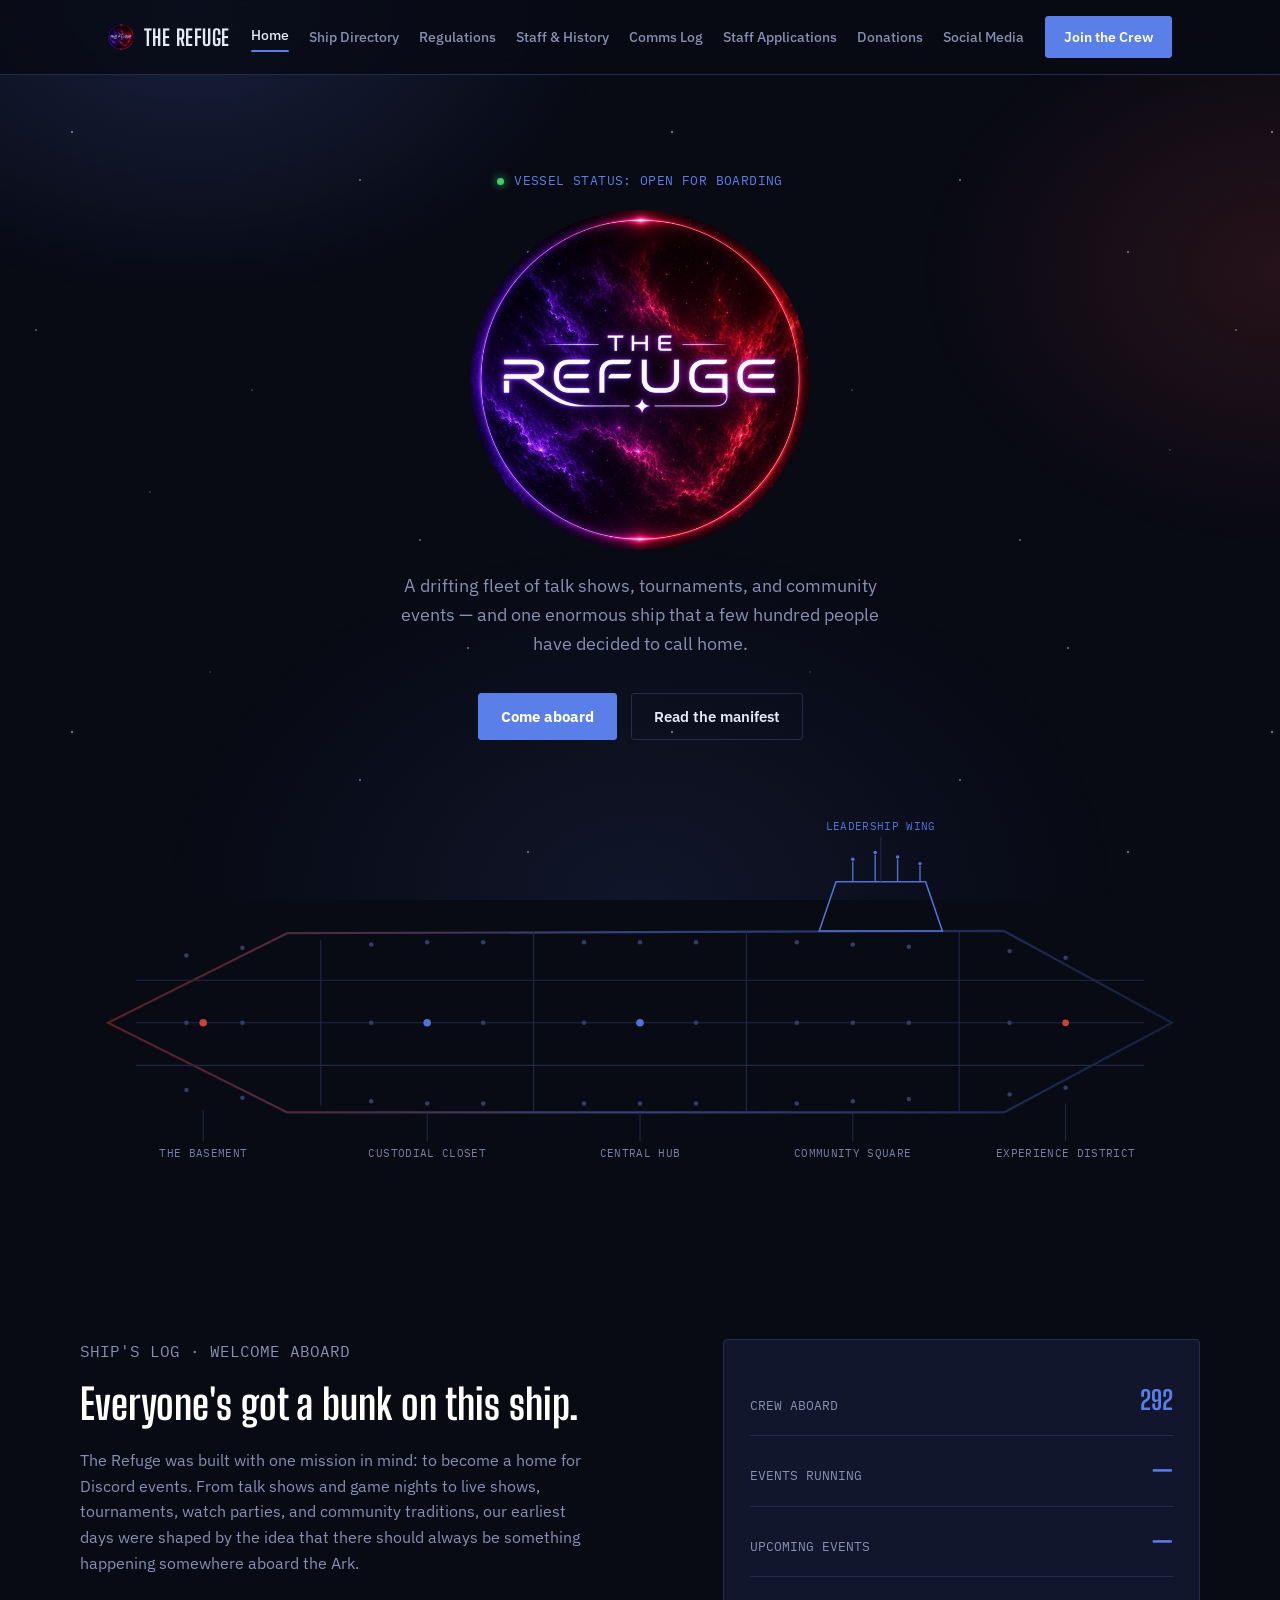
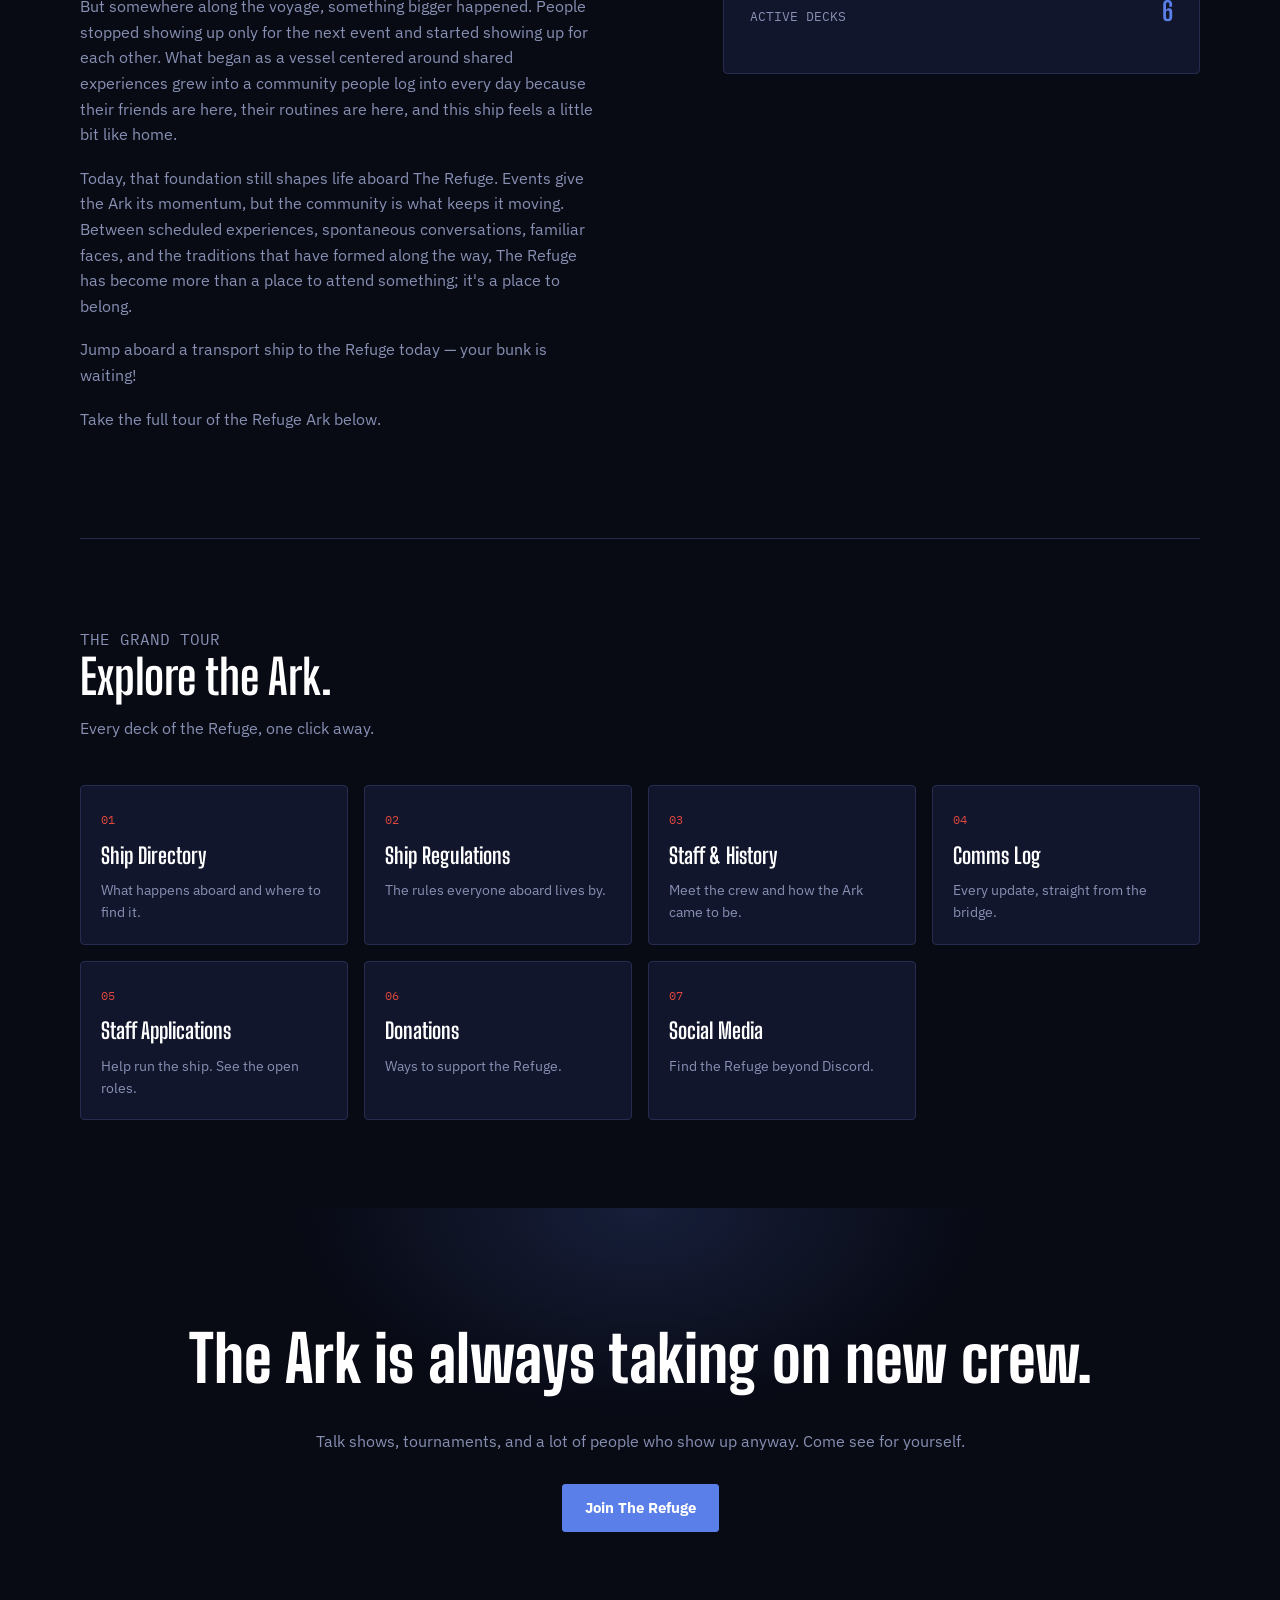
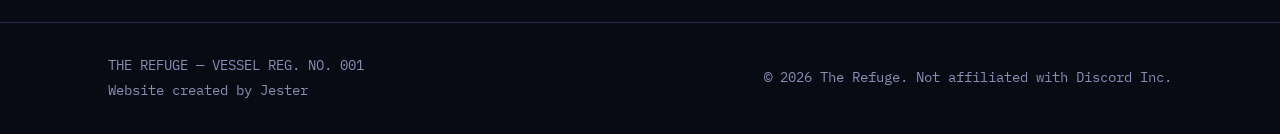
==== commit 99a26a49: "Point the Join the Crew button to the Staff Applications page Co-Authored-By: Claude Opus 5.5 <norep" ====
--- a/index.html
+++ b/index.html
@@ -9,7 +9,7 @@
 <link rel="preconnect" href="https://fonts.googleapis.com">
 <link rel="preconnect" href="https://fonts.gstatic.com" crossorigin>
 <link href="https://fonts.googleapis.com/css2?family=Big+Shoulders+Display:wght@500;600;700;800&family=IBM+Plex+Sans:wght@400;500;600&family=IBM+Plex+Mono:wght@400;500&family=Orbitron:wght@600;700;800;900&display=swap" rel="stylesheet">
-<link rel="stylesheet" href="assets/style.css">
+<link rel="stylesheet" href="assets/style.css?v=2">
 </head>
 <body>
 
@@ -33,7 +33,7 @@
       <li><a href="socials.html">Social Media</a></li>
     </ul>
     <div class="nav-right">
-      <a class="join-btn" href="https://discord.gg/RWwkpZxaM5" target="_blank" rel="noopener">Join the Crew</a>
+      <a class="join-btn" href="apply.html">Join the Crew</a>
       <button class="menu-toggle" type="button" aria-label="Menu" aria-expanded="false" aria-controls="mobile-menu">
         <svg viewBox="0 0 24 24" fill="none" stroke="currentColor" stroke-width="2" stroke-linecap="round"><path d="M4 7h16M4 12h16M4 17h16"/></svg>
       </button>
@@ -233,6 +233,6 @@
   </div>
 </footer>
 
-<script src="assets/site.js"></script>
+<script src="assets/site.js?v=2"></script>
 </body>
 </html>
